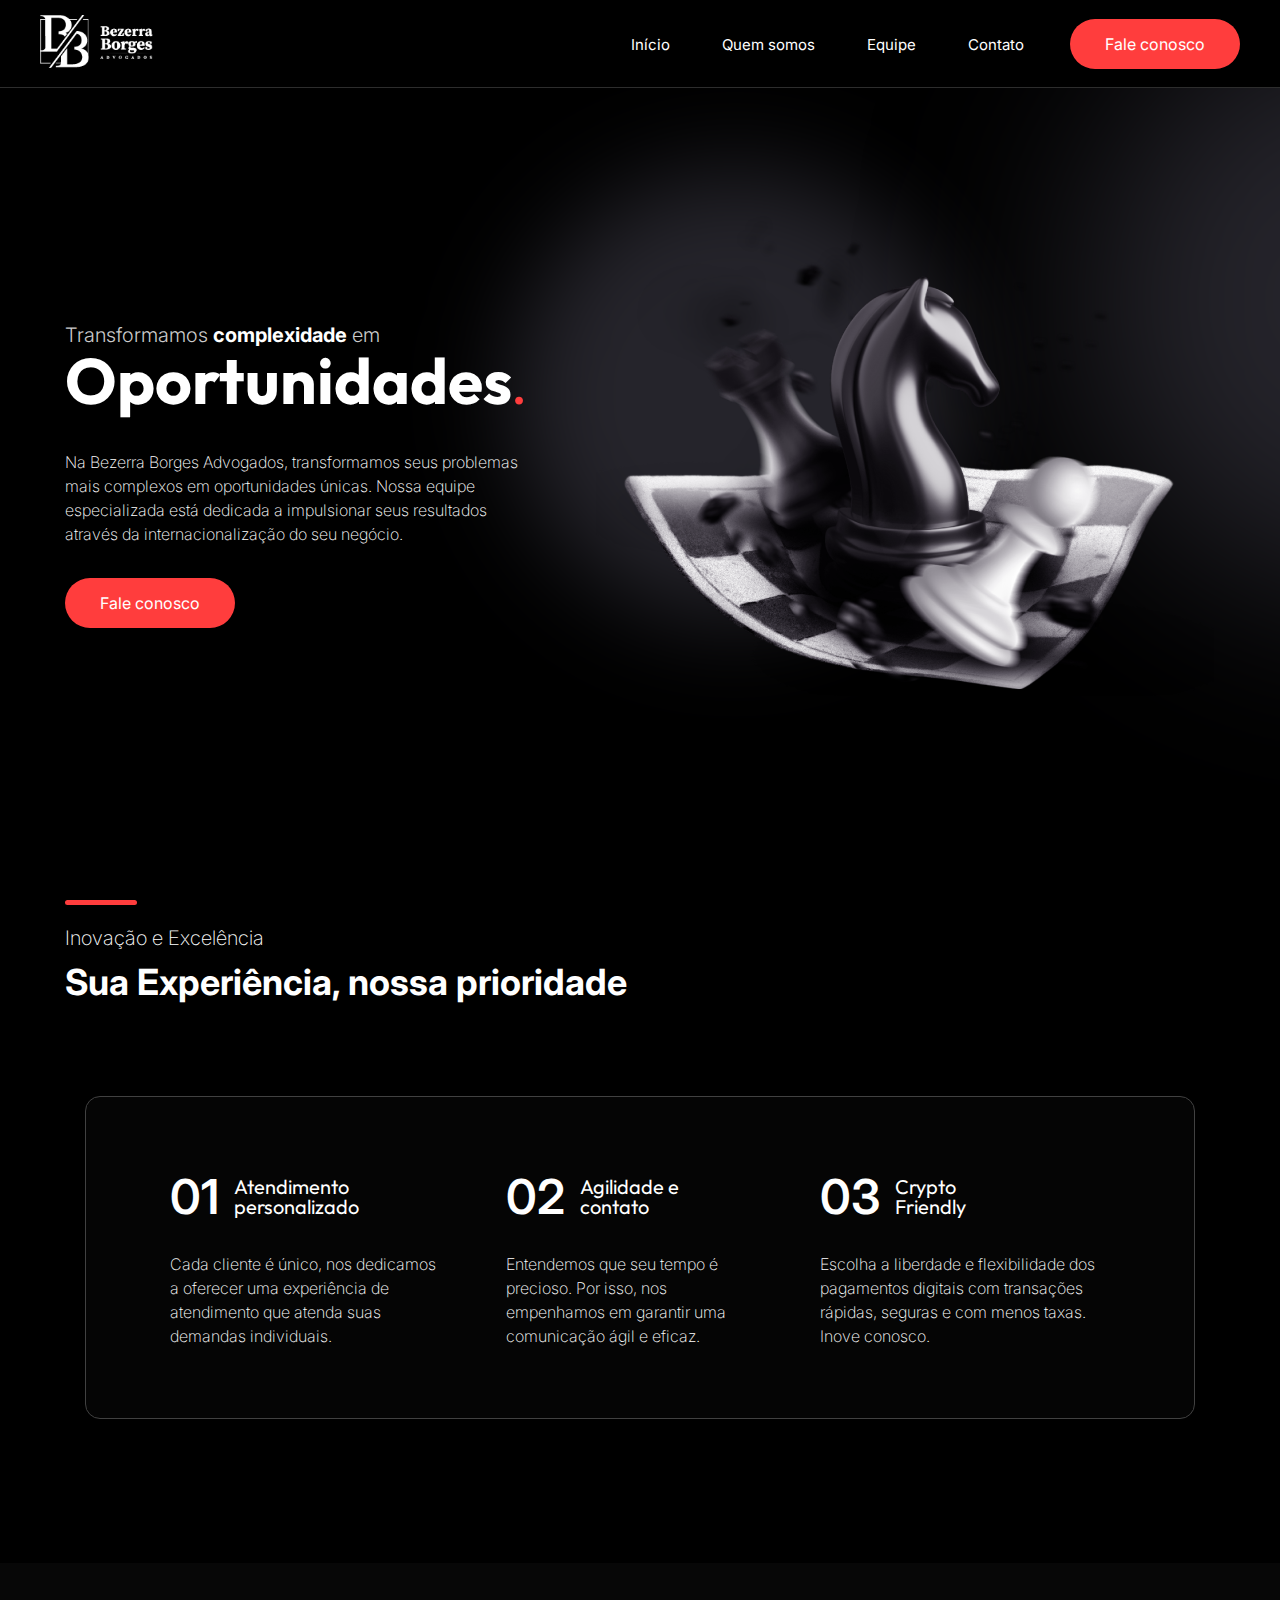
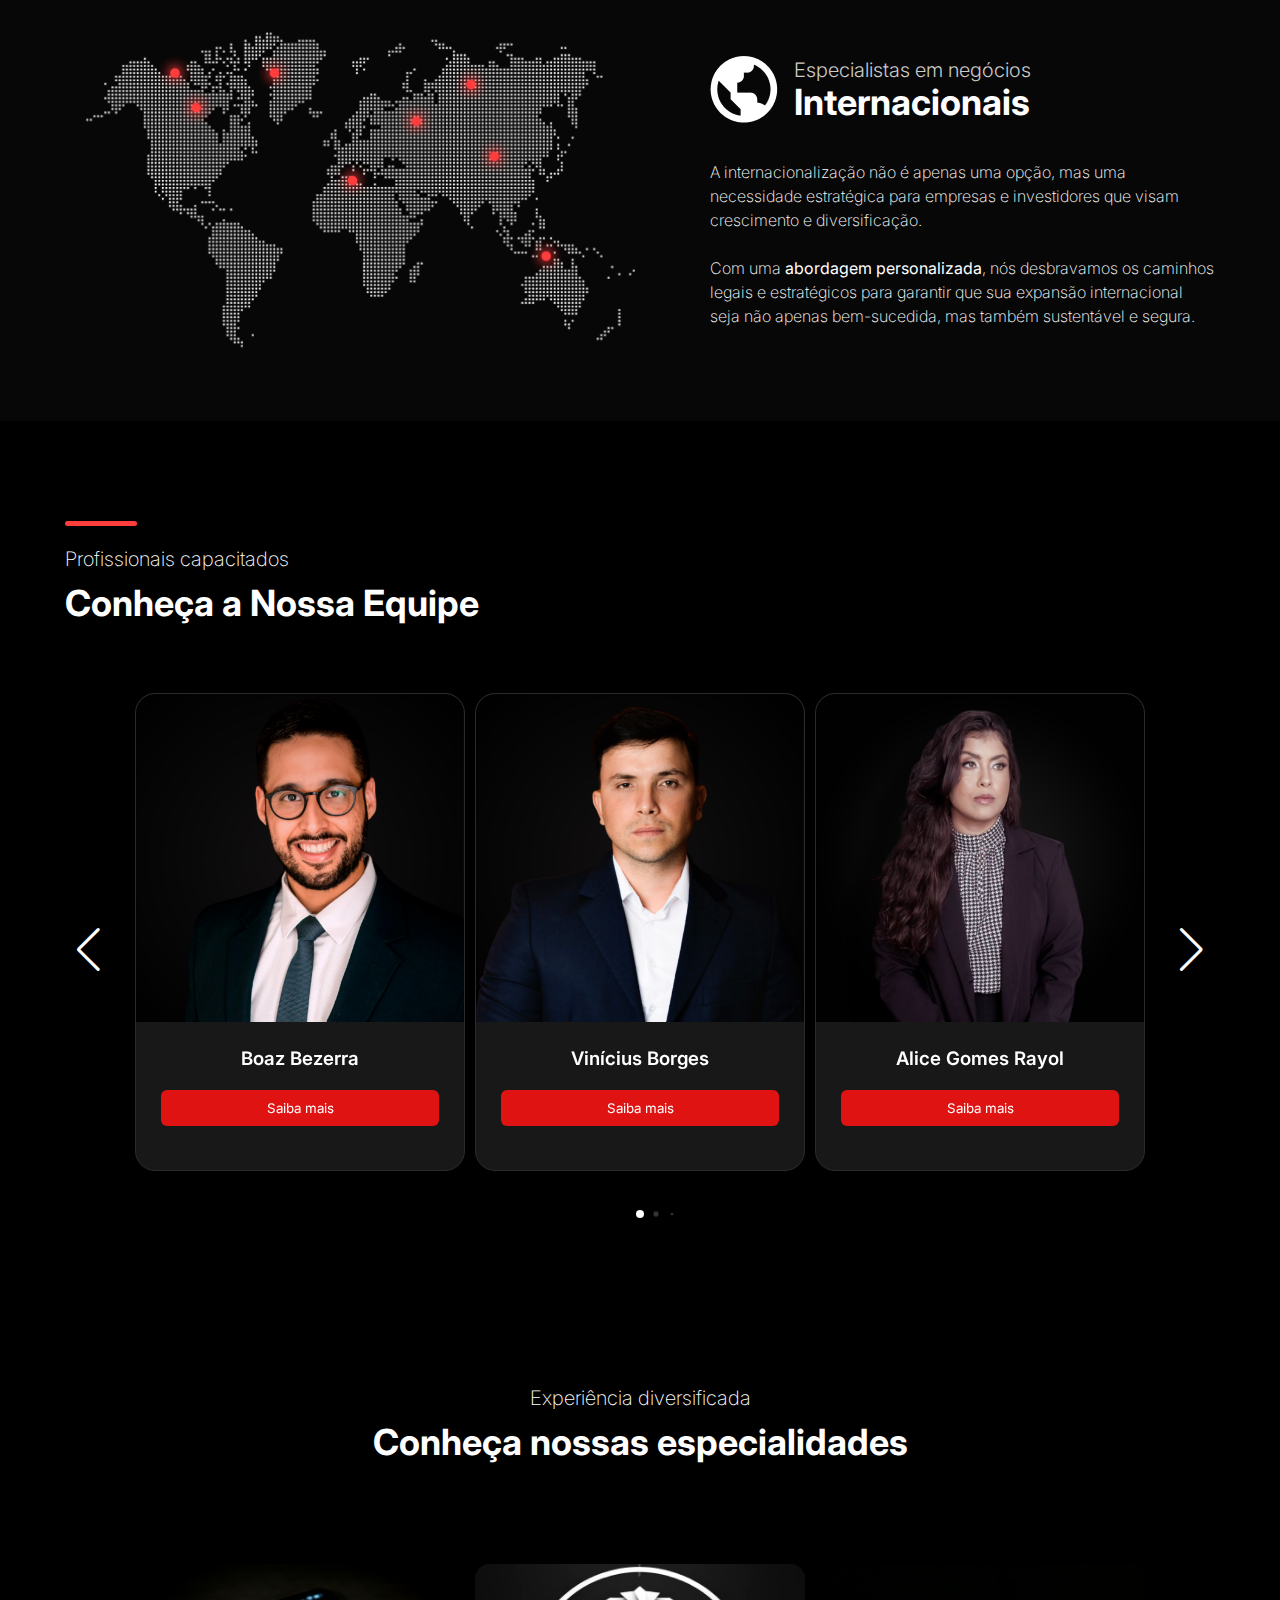
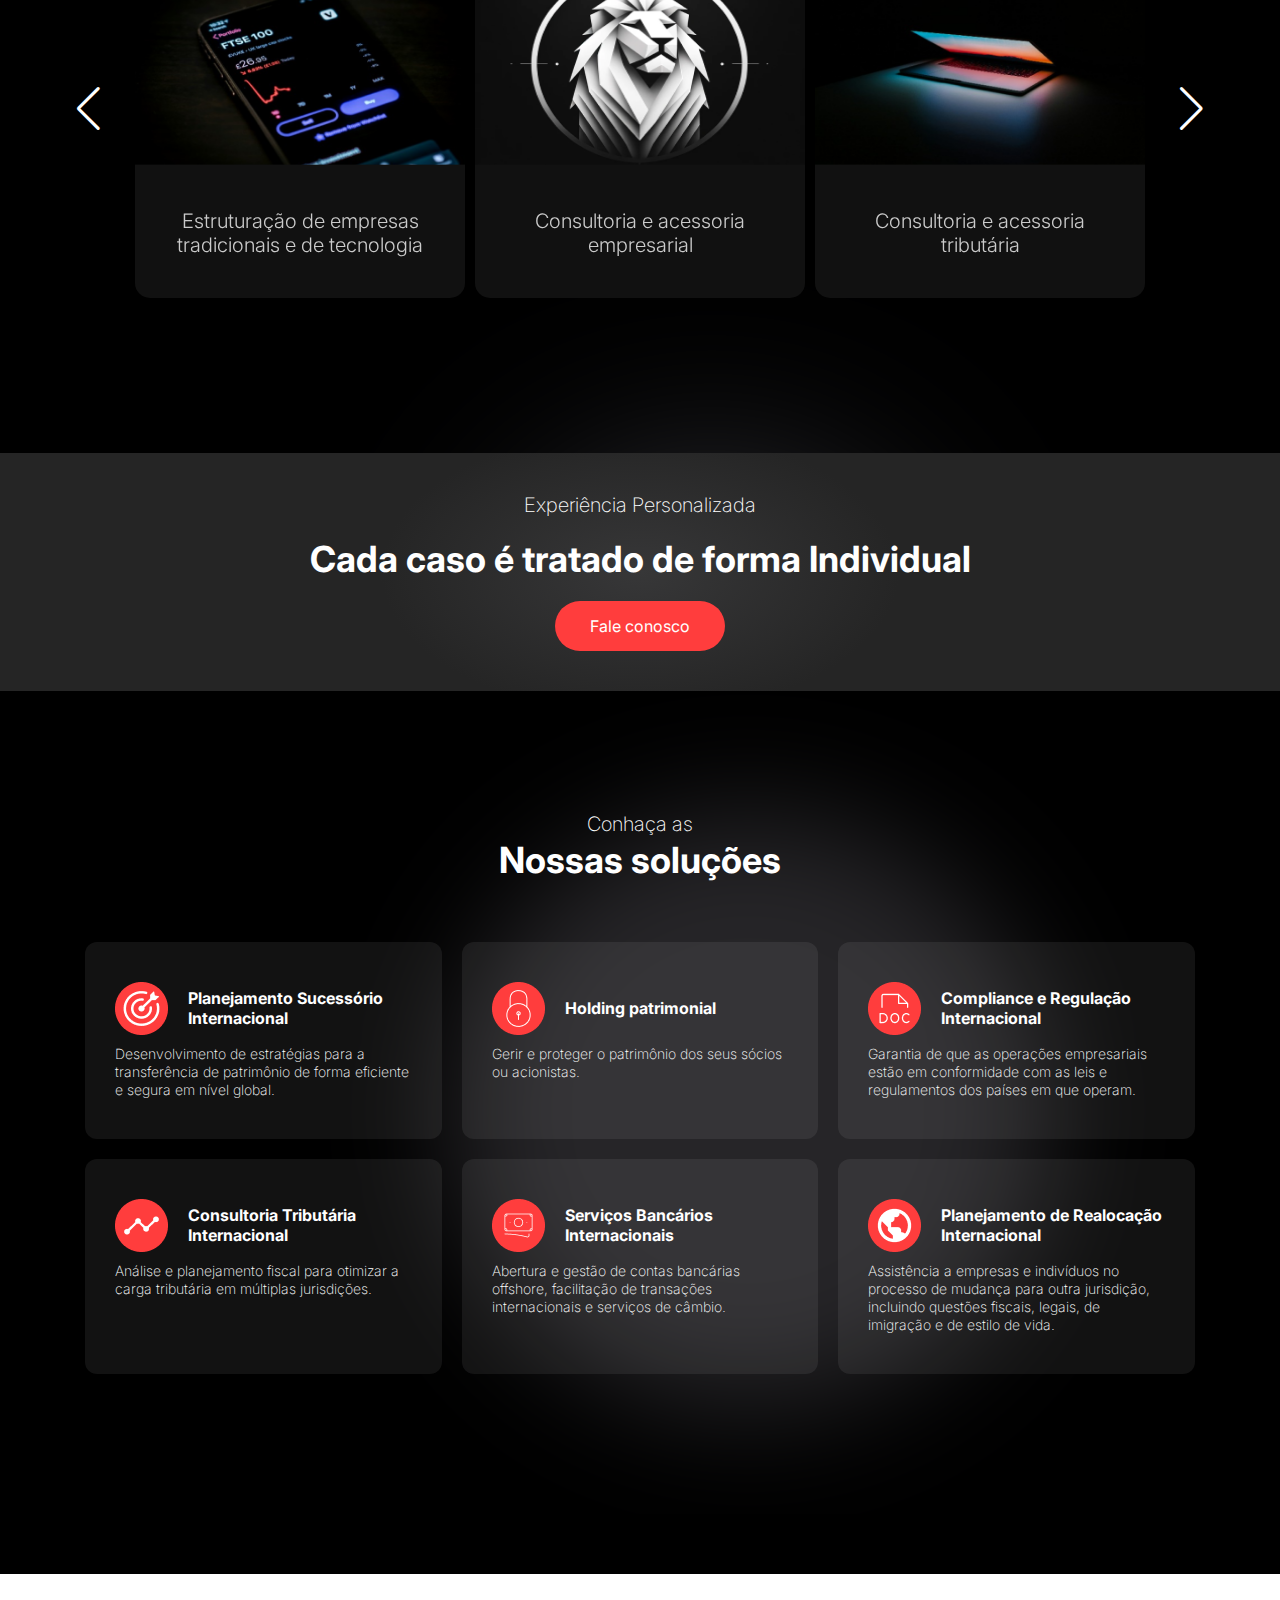
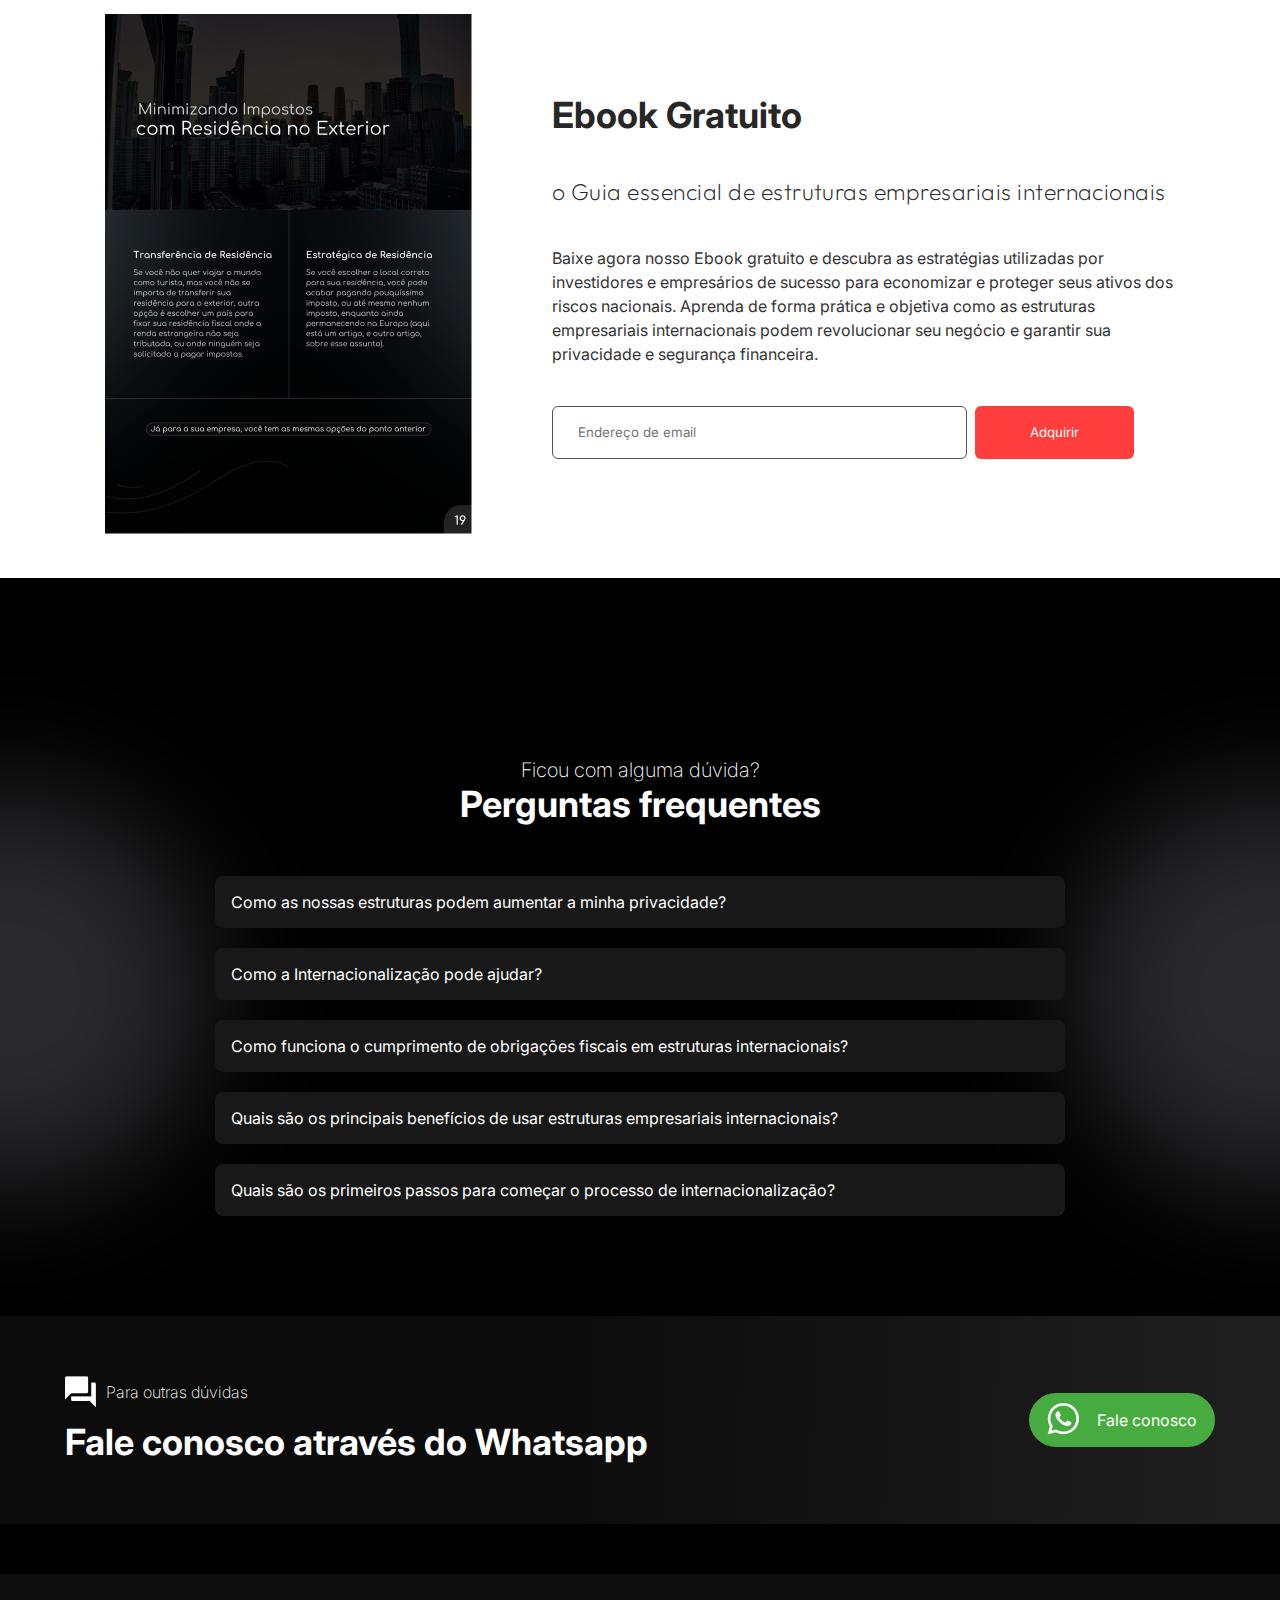
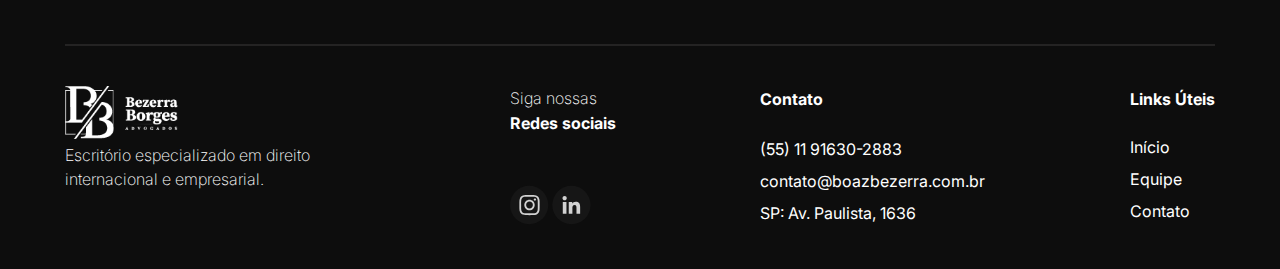
==== Index.html @ efa246ed "keyboard swiper" ====
<!DOCTYPE html>
<html lang="pt-br">
<head>
    <meta charset="UTF-8">
    <meta name="viewport" content="width=device-width, initial-scale=1.0">
    <script src="src/javascript/script.js?v=16.0" defer></script>
    <link rel="stylesheet" href="https://cdnjs.cloudflare.com/ajax/libs/font-awesome/6.5.2/css/all.min.css" integrity="sha512-SnH5WK+bZxgPHs44uWIX+LLJAJ9/2PkPKZ5QiAj6Ta86w+fsb2TkcmfRyVX3pBnMFcV7oQPJkl9QevSCWr3W6A==" crossorigin="anonymous" referrerpolicy="no-referrer" />
    <link rel="stylesheet" href="src/styles/style.css?v=16.0">
    <link rel="stylesheet" href="src/styles/header.css?v=16.0">
    <link rel="stylesheet" href="src/styles/media.css?v=16.0">
    <link rel="stylesheet" href="src/styles/keyframes.css">
    <link rel="stylesheet" href="src/styles/background.css">
    <link rel="stylesheet" href="src/styles/modals.css?=v16.0">
    <link rel="preconnect" href="https://fonts.googleapis.com">
    <link rel="preconnect" href="https://fonts.gstatic.com" crossorigin>
    <link rel="html" href="nl-success.html">
    <link href="https://fonts.googleapis.com/css2?family=Inter:wght@100..900&display=swap" rel="stylesheet">
    <link href="https://fonts.googleapis.com/css2?family=Outfit:wght@100..900&display=swap" rel="stylesheet">
    <link rel="stylesheet" href="https://cdn.jsdelivr.net/npm/swiper@11/swiper-bundle.min.css"/>
    <title>Bezerra Borges Advogados</title>
</head>
<body>


    <!-- Início - Navbar ... Aqui temos o cabeçalho da página para desktop-->
    <header>
        <nav id="navbar">
          <a href="#"> <img src="imgs/logo.svg" id="nav-logo"></a>
            <ul class="nav_list">
                <li class="nav-item" >
                    <i class="fa-solid fa-house"></i>
                    <a href="#sec-home">Início</a>
                </li>
                <li class="nav-item">
                    <i class="fa-solid fa-building"></i>
                    <a href="#map">Quem somos</a>
                </li>
                <li class="nav-item">
                    <i class="fa-solid fa-people-group"></i>
                    <a href="#team">Equipe</a>
                </li>
                <li class="nav-item">
                    <i class="fa-solid fa-message"></i>
                    <a href="#contact">Contato</a>
                </li>
                <a href="https://wa.me/11916302883" target="_blank" class="btn-default">Fale conosco</a>
            </ul>

            <button class="btn-mobile">
                <i class="fa-solid fa-bars" style="color: white;"></i>
            </button>
    <!--FIM-->
 
        </nav>
    </header>

    <main>

        <!-- Seção home-->
        <section class="home" id="sec-home">
            <div class="interface">
                <div class="flex">
                    <div class="home-text">
                        <div class="home-title">
                            <h4 class="text-h4">Transformamos <b style="font-weight: 700;"> complexidade</b> em</h4>
                            <h1 class="text-h1">Oportunidades<span>.</span></h1>
                        </div>

                        <p class="text-p">Na Bezerra Borges Advogados, transformamos seus problemas mais complexos em oportunidades únicas. Nossa equipe especializada está dedicada a impulsionar seus resultados através da internacionalização do seu negócio.</p>
                        <a href="https://wa.me/11916302883" class="btn-default-2" target="_blank">Fale conosco</a>
                    </div>

                    <div class="home-img">
                        <img class="home-background" src="imgs/chess.png" alt="peças de xadrez">
                        <div class="horse-shadow"></div>
                        <div class="circle"></div>
                    </div>


                </div> <!--flex-->
                
            </div> <!--interface-->
        </section>

            <!-- Seção atributos-->
        <section class="ux">

            <div class="interface">
       
                <div class="flex">
                    <div class="ux-text">
                        <div class="retangulo"></div>
                        <p class="subtitle">Inovação e Excelência</p>
                        <h3 class="text-h3">Sua Experiência, nossa prioridade</h3>
                    </div>
                 </div>
            </div>
        </section>

        <section class="priority">
            <img class="btc-left" src="imgs/btc-left.png">
            <img class="btc-right" src="imgs/btc-right.png">
            <div class="interface">
                <div class="flex">

                    <div class="card">
                        <div class="card-text">
                            <h1 class="cards-h1">01</h1>
                            <h3 class="cards-h3">Atendimento personalizado</h3>
                        </div>
                        <p class="text-p">Cada cliente é único, nos dedicamos a oferecer uma experiência de atendimento que atenda suas demandas individuais.</p>
                    </div>

                    <div class="card">
                        <div class="card-text">
                            <h1 class="cards-h1">02</h1>
                            <h3 class="cards-h3">Agilidade e <br> contato</h3>
                        </div>
                        <p class="text-p">Entendemos que seu tempo é precioso. Por isso, nos empenhamos em garantir uma comunicação ágil e eficaz.</p>
                    </div>

                    <div class="card">
                        <div class="card-text">
                            <h1 class="cards-h1">03</h1>
                            <h3 class="cards-h3">Crypto <br>Friendly</h3>
                        </div>
                        <p class="text-p">Escolha a liberdade e flexibilidade dos pagamentos digitais com transações rápidas, seguras e com menos taxas. Inove conosco.</p>
                    </div>

                </div>
            </div>
        </section>

        <section class="map" id="map">
            <div class="interface"> 
                <div class="flex">

                    <!--Imagem do mapa-->
                    <div class="map-img">
                        <img src="imgs/Mapa.png" width="100%">
                    </div>
                    <!-- FIM Imagem do mapa-->


                     <!--texto ao lado-->
                    <div class="map-column">
                        <div class="map-text">
                            <div class="map-icon">
                                <img class="map-icon-img" src="imgs/map-icon.png">
                            </div>

                            <div class="map-title">
                                <h4 class="text-h4">Especialistas em negócios</h4>
                                <h3 class="text-h3">Internacionais</h3>
                            </div>
                        </div>

                        <div class="map-p">
                            <p class="text-p">A internacionalização não é apenas uma opção, mas uma necessidade estratégica para empresas e investidores que visam crescimento e diversificação.<br><br>Com uma <b>abordagem personalizada</b>, nós desbravamos os caminhos legais e estratégicos para garantir que sua expansão internacional seja não apenas bem-sucedida, mas também sustentável e segura.</p>
                        </div>
                    </div>
                     <!--Fim do texto ao lado-->
                </div>
            </div>
        </section>

        <section class="ux" id="team">
            <div class="interface">
                <div class="flex">
                    <div class="ux-text">
                        <div class="retangulo"></div>
                        <p class="subtitle">Profissionais capacitados</p>
                        <h3 class="text-h3">Conheça a Nossa Equipe</h3>
                    </div>
                 </div>
            </div>
        </section>

        <section class="team">
            <div class="interface">
                <div class="flex swiper">
                    <div class="card-wrapper1">

                        <div class="swiper-wrapper">

                            <div class="swiper-slide">
                                <div class="team-card">
                                    <img class="team-card-img1" src="imgs/Boaz.png">
                                    <div class="team-card-text">
                                        <h4>Boaz Bezerra</h4>
                                        <button id="btn-modal-1">Saiba mais</button>
                                        <!--
                                        <p> Especialista em Direito e Tecnologia pela POLI-USP/São Paulo, com mais de 10 anos de experiência como advogado, focado na otimização fiscal e na internacionalização de empresas. Além disso, possui ampla atuação no setor de criptoativos, tecnologia e blockchain, oferecendo suporte estratégico para negócios que buscam expandir suas operações, maximizar a eficiência tributária e adotar soluções inovadoras nesses mercados emergentes.</p>
                                        -->
                                      
                                    </div>
                                </div>
                            </div>

                            <div class="swiper-slide">
                                <div class="team-card">
                                    <img class="team-card-img1" src="imgs/Vinicius.png">
                                    <div class="team-card-text">
                                        <h4>Vinícius Borges</h4>
                                        <button id="btn-modal-2">Saiba mais</button>
                                        
                                        <!--
                                        <p>Empresário, Venture Builder e Advogado especializado em Negócios, com uma vasta experiência em Sistemas Financeiros e no Setor Bancário. Dedica-se a desenvolver soluções estratégicas e inovadoras, focadas na otimização das operações empresariais. Seu trabalho visa não apenas fortalecer o ecossistema financeiro, mas também garantir que as empresas estejam preparadas para enfrentar os desafios e aproveitar as oportunidades do mercado atual. </p>  
                                        -->
                                    </div>
                                </div>
                            </div>

                            <div class="swiper-slide">
                                <div class="team-card">
                                    <img class="team-card-img1" src="imgs/Alice1.png">
                                    <div class="team-card-text">
                                        <h4>Alice Gomes Rayol</h4>
                                        <button id="btn-modal-3">Saiba mais</button>

                                        <!--
                                        <p>Advogada com experiência em Direito Civil desde 2019. Possui experiência em Direito Previdenciário, de Família, Tributário e Societário. Formação: Bacharel em Direito (UFRRJ), pós-graduada em Direito do Trabalho e Previdenciário (PUC Minas) e Direito Civil e Processual Civil (LEGALE). Especializações na FGV e LF Empreendimentos.</p>
                                         -->
                                    </div>
                                </div>
                            </div>
                            
                            <div class="swiper-slide">
                                <div class="team-card">
                                    <img class="team-card-img1" src="imgs/Bianca1.png">
                                    <div class="team-card-text">
                                        <h4>Bianca Marques Leite</h4>
                                        <button id="btn-modal-4">Saiba mais</button>
                                         <!--
                                        <p>Advogada especializada em Direito Tributário, com experiência desde 2017. Atuou na Procuradoria da Fazenda Nacional, focando na defesa da União em execuções fiscais e na recuperação de ativos. Conciliadora no CEJUSC da Justiça Federal, aplicou técnicas de mediação e gestão de conflitos. Formação: Bacharel em Direito (AEVSF), pós-graduada em Direito Público (FAR) e em Direito Público e Empresarial (LEGALE).</p>
                                         -->
                                    </div>
                                </div>
                            </div>
                        </div>


                        <dialog id="dialog-1">
                            <div class="team-modal">
                                <div class="img">
                                    <img src="imgs/Boaz.png" alt="">
                                </div>
                                <div class="desc-team">
                                    <i class="fa-solid fa-xmark" id="close-modal"></i>
                                    <h3 class="text-h3">Boaz Bezerra</h3>
                                    <p class="text-p">Especialista em Direito e Tecnologia pela POLI-USP/São Paulo, com mais de 10 anos de experiência como advogado, focado na otimização fiscal e na internacionalização de empresas.</p>
                                    <button>Falar com advogado</button>
                                    <div class="social-media">
                                        <a href="https://www.instagram.com/boaz.adv" target="_blank"><i class="fa-brands fa-instagram" id="social-icon"></i></a>
                                        <a href="https://www.linkedin.com/in/weboaz/" target="_blank"><i class="fa-brands fa-linkedin" id="social-icon"></i></a>
                                    </div>
                                </div>
                            </div>
                        </dialog>

                        
                        <dialog id="dialog-2">
                            <div class="team-modal">
                                <div class="img">
                                    <img src="imgs/Vinicius.png" alt="">
                                </div>
                                <div class="desc-team">
                                    <i class="fa-solid fa-xmark" id="close-modal2"></i>
                                    <h3 class="text-h3">Vinicius Borges</h3>
                                    <p class="text-p">Empresário, Venture Builder e Advogado especializado em Negócios, com uma vasta experiência em Sistemas Financeiros e no Setor Bancário. Dedica-se a desenvolver soluções estratégicas e inovadoras, focadas na otimização das operações empresariais.</p>
                                    <button>Falar com advogado</button>
                                    <div class="social-media">
                                        <a href="https://www.instagram.com/viniciusamborges/" target="_blank"><i class="fa-brands fa-instagram" id="social-icon"></i></a>
                                        <a href="https://www.linkedin.com/in/vin%C3%ADcius-borges-273467137/" target="_blank"><i class="fa-brands fa-linkedin" id="social-icon"></i></a>
                                    </div>
                                </div>
                            </div>
                        </dialog>

                              
                        <dialog id="dialog-3">
                            <div class="team-modal">
                                <div class="img">
                                    <img src="imgs/Alice1.png" alt="">
                                </div>
                                <div class="desc-team">
                                    <i class="fa-solid fa-xmark" id="close-modal3"></i>
                                    <h3 class="text-h3">Alice Gomes Rayol</h3>
                                    <p class="text-p">Advogada com experiência em Direito Civil desde 2019. Possui experiência em Direito Previdenciário, de Família, Tributário e Societário. Formação: Bacharel em Direito (UFRRJ), pós-graduada em Direito do Trabalho e Previdenciário (PUC Minas) e Direito Civil e Processual Civil (LEGALE). Especializações na FGV e LF Empreendimentos.</p>
                                    <button>Falar com advogado</button>
                                </div>
                            </div>
                        </dialog>

                        <dialog id="dialog-4">
                            <div class="team-modal">
                                <div class="img">
                                    <img src="imgs/Bianca1.png" alt="">
                                </div>
                                <div class="desc-team">
                                    <i class="fa-solid fa-xmark" id="close-modal4"></i>
                                    <h3 class="text-h3">Bianca Marques Leite</h3>
                                    <p class="text-p">Advogada especializada em Direito Tributário, com experiência desde 2017. Atuou na Procuradoria da Fazenda Nacional, focando na defesa da União em execuções fiscais e na recuperação de ativos. Conciliadora no CEJUSC da Justiça Federal, aplicou técnicas de mediação e gestão de conflitos. Formação: Bacharel em Direito (AEVSF), pós-graduada em Direito Público (FAR) e em Direito Público e Empresarial (LEGALE).</p>
                                    <button>Falar com advogado</button>
                                </div>
                            </div>
                        </dialog>

                    </div>
                    <div class="swiper-side-button swiper-pagination" id="pagination1"></div>
                    <div class="swiper-side-button swiper-button-prev" id="prev1"></div>
                    <div class="swiper-side-button swiper-button-next" id="next1"></div>
                </div>
                
           
            </div>

        </section>

      
        <!--
        <section class="rec">

            <div class="boat-shadow"></div>
            <div class="rec-bg"></div>
    
            <div class="interface">
                <div class="flex">

        

                    <div class="rec-text">
                        <div class="rec-title">
                            <div class="retangulo"></div>
                            <h3 class="text-h3">Reconhecimento</h1>
                            <p class="text-p">Nossa especialização não é uma afirmação, é uma comprovação através de sucessos tangíveis.</p>
                        </div>

                        <div class="rec-number">
                            <div class="rec-number-1">
                                <h5 class="text-h5">200+</h5>
                                <p class="text-p">Empresários confiam no nosso trabalho</p>
                            </div>

                            <div class="rec-number-2">
                                <h5 class="text-h5">R$000.000+</h5>
                                <p class="text-p">Nossos parceiros economizaram nos últimos anos</p>
                            </div>
                        </div>

                        <p>Com uma história de vitórias significativas e uma rede global de contatos, possuímos o conhecimento e a experiência para navegar pelos desafios legais da internacionalização. </p>
                    </div>

         

                    <div class="rec-img">
                        <img src="imgs/Boat.png" alt="Imagem de um barco">
                    </div>

    
                </div>
            </div>
        </section>
       
    -->

        <section class="exp">
            <div class="exp-bg"></div>

            <div class="interface">
                <div class="flex">
                    <div class="exp-title">
                        <p class="subtitle">Experiência diversificada</h3>
                        <h3 class="text-h3">Conheça nossas especialidades</h3>
                    </div>
                </div>
            </div>


            <div class="interface">
                <div class="flex swiper" id="swiper2">
                    <div class="swiper-side-button swiper-button-prev" id="prev2"></div>
                    <div class="swiper-side-button swiper-button-next" id="next2"></div>
        

                    <div class="exp-cards">
                        <div class="card-wrapper2" id="carrossel2">
                            <div class="swiper-wrapper">
                      
                                    <div class="swiper-slide">
                                    <div class="exp-card">
                                        <img src="imgs/card-exp1.png" width="100%" height="60%">
                                        <div class="exp-card-txt">
                                            <h4 class="text-h4">Estruturação de empresas tradicionais e de tecnologia</h4>
                                        </div>
                                    </div>
                                    </div>


                                    <div class="swiper-slide">
                                    <div class="exp-card" >
                                        <img src="imgs/card-exp2.png" width="100%" height="60%">
                                        <div class="exp-card-txt">
                                            <h4 class="text-h4">Consultoria e acessoria empresarial</h4>
                                        </div>
                                    </div>
                                    </div>

                                    <div class="swiper-slide">
                                    <div class="exp-card">
                                        <img src="imgs/card-exp3.png" width="100%" height="60%">
                                        <div class="exp-card-txt">
                                            <h4 class="text-h4">Consultoria e acessoria tributária</h4>
                                        </div>
                                    </div>
                                    </div>

                                    <div class="swiper-slide">
                                    <div class="exp-card">
                                        <img src="imgs/compliance.jpg" width="100%" height="60%"> 
                                        <div class="exp-card-txt">
                                            <h4 class="text-h4">Compliance</h4>
                                        </div>
                                    </div>
                                    </div>

                                    <div class="swiper-slide">
                                    <div class="exp-card">
                                        <img src="imgs/contrato.jpg" width="100%" height="60%">
                                        <div class="exp-card-txt">
                                            <h4 class="text-h4">Contratos</h4>
                                        </div>
                                    </div>
                                    </div>

                                    <div class="swiper-slide">
                                    <div class="exp-card">
                                        <img src="imgs/penal-economico.jpg" width="100%" height="60%">
                                        <div class="exp-card-txt">
                                            <h4 class="text-h4">Penal econômico</h4>
                                        </div>
                                    </div>
                                    </div>

                                    <div class="swiper-slide">
                                    <div class="exp-card">
                                        <img src="imgs/mercado-capitais.jpg" width="100%" height="60%">
                                        <div class="exp-card-txt">
                                            <h4 class="text-h4">Mercado de capitais</h4>
                                        </div>
                                    </div>
                                    </div>

                                    <div class="swiper-slide">
                                    <div class="exp-card">
                                        <img src="imgs/offshore.png" width="100%" height="60%">
                                        <div class="exp-card-txt">
                                            <h4 class="text-h4">Estruturas internacionais (offshore/trusts)</h4>
                                        </div>
                                    </div>
                                    </div>

                                    <div class="swiper-slide">
                                    <div class="exp-card">
                                        <img src="imgs/planejamento.jpg" width="100%"  height="60%">
                                        <div class="exp-card-txt">
                                            <h4 class="text-h4">Planejamento patrimonial e sucessório</h4>
                                        </div>
                                    </div>
                                    </div>

                                    <div class="swiper-slide">
                                    <div class="exp-card">
                                        <img src="imgs/parecer.webp" width="100%" height="60%">
                                        <div class="exp-card-txt">
                                            <h4 class="text-h4">Parecer</h4>
                                        </div>
                                    </div>
                                    </div>
                            </div>
                        </div>
                    </div>
                </div>
         
            </div>
        </section>

        <section class="cta">
            <div class="interface">
                <div class="flex">
                    <p class="subtitle">Experiência Personalizada</p>
                    <h3 class="text-h3">Cada caso é tratado de forma Individual</h3>
                    <a href="https://wa.me/11916302883" target="_blank" class="btn-default-cta">Fale conosco</a>                
                </div>
            </div>
        </section>

        <section class="solution">
            <div class="solution-bg"></div>
            <div class="interface">
                <div class="flex">
                    <p class="subtitle">Conhaça as</p>
                    <h3 class="text-h3">Nossas soluções</h3>
                </div>

                <div class="solution-cards">
                    <div class="solution-card">
                        <div class="solution-card-title">
                            <img src="imgs/icone1.png" alt="">
                            <h5>Planejamento Sucessório Internacional</h5>
                        </div>
                        <p class="text-p">Desenvolvimento de estratégias para a transferência de patrimônio de forma eficiente e segura em nível global. </p>
                    </div>

                    <div class="solution-card">
                        <div class="solution-card-title">
                            <img src="imgs/icone2.png" alt="">
                            <h5>Holding patrimonial</h5>
                        </div>
                        <p class="text-p">Gerir e proteger o patrimônio dos seus sócios ou acionistas.</p>
                    </div>

                    <div class="solution-card">
                        <div class="solution-card-title">
                            <img src="imgs/icone3.png" alt="">
                            <h5>Compliance e Regulação Internacional</h5>
                        </div>
                        <p class="text-p">Garantia de que as operações empresariais estão em conformidade com as leis e regulamentos dos países em que operam.</p>
                    </div>
                    <div class="solution-card">
                        <div class="solution-card-title">
                            <img src="imgs/icone4.png" alt="">
                            <h5>Consultoria Tributária Internacional</h5>
                        </div>
                        <p class="text-p">Análise e planejamento fiscal para otimizar a carga tributária em múltiplas jurisdições.</p>
                    </div>

                    <div class="solution-card">
                        <div class="solution-card-title">
                            <img src="imgs/icone5.png" alt="">
                            <h5>Serviços Bancários Internacionais</h5>
                        </div>
                        <p class="text-p">Abertura e gestão de contas bancárias offshore, facilitação de transações internacionais e serviços de câmbio.</p>
                    </div>

                    <div class="solution-card">
                        <div class="solution-card-title">
                            <img src="imgs/icone6.png" alt="">
                            <h5>Planejamento de Realocação Internacional</h5>
                        </div>
                        <p class="text-p">Assistência a empresas e indivíduos no processo de mudança para outra jurisdição, incluindo questões fiscais, legais, de imigração e de estilo de vida. </p>
                    </div>
                </div>
            </div>
        </section>

        <section class="form">
            <div class="interface">
                <div class="flex">
                    <div class="ebook-form-responsive">
                    <h3 class="text-h3-form">Ebook Gratuito</h3>
                    <h4 class="text-h4-form">o Guia essencial de estruturas empresariais internacionais</h4>
                    </div>

                    <div class="ebook-img">
                    <img src="imgs/ebook-page.png" alt="ebook">
                    </div>

                    <div class="ebook-form">
                        <h3 class="text-h3-form">Ebook Gratuito</h3>
                        <h4 class="text-h4-form">o Guia essencial de estruturas empresariais internacionais</h4>
                        <p class="text-p-form">Baixe agora nosso Ebook gratuito e descubra as estratégias utilizadas por investidores e empresários de sucesso para economizar e proteger seus ativos dos riscos nacionais. Aprenda de forma prática e objetiva como as estruturas empresariais internacionais podem revolucionar seu negócio e garantir sua privacidade e segurança financeira.</p>

              
                        <form action="databaseconnect.php" method="POST" class="form-ebook" target="_blank">
                            <div class="form-email">
                                <p><label for="form-text"></label>
                                <input type="email" id="form-text" name="Email" placeholder="Endereço de email" required/></p>
                                <input type="submit" id="form-submit" value="Adquirir">
                            </div>
                        </form>                              
                    </div>
                </div>
            </div>
        </section>
        
        <section class="faq">
            <div class="faq-shadow1"></div>
            <div class="faq-shadow2"></div>
            <div class="interface">
                <div class="flex">

                    <div class="faq-title">
                        <p class="subtitle">Ficou com alguma dúvida?</h3>
                        <h3 class="text-h3">Perguntas frequentes</h3>
                    </div>

                    <div class="accordion">
                        <button class="accordion-header">
                            <span>Como as nossas estruturas podem aumentar a minha privacidade?   </span>
                            <i class="fa-solid fa-chevron-down arrow"></i>
                        </button>
                        <div class="accordion-body">
                            <p class="text-p">A internacionalização permite que influenciadores e empresários estabeleçam suas operações em jurisdições com leis de privacidade mais robustas. Isso garante que informações pessoais e empresariais estejam melhor protegidas contra vazamentos e acesso não autorizado, ajudando a manter a confidencialidade.</p>
                            
                        </div>
                    </div>

                    <div class="accordion">
                        <button class="accordion-header">
                            <span>Como a Internacionalização pode ajudar?</span>
                            <i class="fa-solid fa-chevron-down arrow"></i>
                        </button>
                        <div class="accordion-body">
                            <p class="text-p">Empresários no Brasil enfrentam riscos como alta carga tributária, complexidade regulatória e instabilidade econômica. A internacionalização pode ajudar a mitigar esses riscos ao estabelecer operações em jurisdições mais estáveis e com regimes fiscais mais favoráveis, proporcionando maior segurança e eficiência.</p>
                            
                        </div>
                    </div>

                    <div class="accordion">
                        <button class="accordion-header">
                            <span>Como funciona o cumprimento de obrigações fiscais em estruturas internacionais? </span>
                            <i class="fa-solid fa-chevron-down arrow"></i>
                        </button>
                        <div class="accordion-body">
                            <p class="text-p">Lorem ipsum dolor, sit amet consectetur adipisicing elit. Harum est, maiores dolores amet velit non temporibus, magnam sequi inventore fugiat ad natus soluta cum a dolorum corrupti mollitia, illum facilis.</p>
                            
                        </div>
                    </div>

                    <div class="accordion">
                        <button class="accordion-header">
                            <span>Quais são os principais benefícios de usar estruturas empresariais internacionais?</span>
                            <i class="fa-solid fa-chevron-down arrow"></i>
                        </button>
                        <div class="accordion-body">
                            <p class="text-p">Estruturas empresariais internacionais podem oferecer benefícios como redução significativa de custos tributários, proteção de ativos contra riscos econômicos e políticos, e acesso a novos mercados e oportunidades. Essas estruturas ajudam a otimizar o retorno sobre investimentos e a gerenciar riscos de forma mais eficiente.</p>
                            
                        </div>
                    </div>

                    <div class="accordion">
                        <button class="accordion-header">
                            <span>Quais são os primeiros passos para começar o processo de internacionalização?</span>
                            <i class="fa-solid fa-chevron-down arrow"></i>
                        </button>
                        <div class="accordion-body">
                            <p class="text-p">O primeiro passo é consultar um especialista em direito e estruturação empresarial para identificar as melhores jurisdições e estruturas para suas necessidades. Após essa análise, é necessário registrar a empresa na jurisdição escolhida, ajustar a conformidade regulatória e configurar a contabilidade. Nossa equipe oferece suporte completo durante todo esse processo.</p>
                            
                        </div> 
                    </div>
                </div>
            </div>
        </section>


        <section class="cta-wpp" id="contact">
            <div class="interface">
                <div class="flex">

                    <div class="cta-text">
                        <div class="cta-p">
                            <img src="imgs/icon7.png" alt="">
                            <p class="text-p">Para outras dúvidas</p>
                        </div>
                        <h3 class="text-h3">Fale conosco através do Whatsapp</h3>
                    </div>

                    <div class="cta-wpp-button">
                        <a href="https://wa.me/11916302883" target="_blank"><img src="imgs/icon8.png">Fale conosco</a>
                    </div>

                </div>
            </div>
        </section>
        
    </main>
    
    <footer class="footer">
        <div class="interface">
            <div class="flex">
                <!--
                <div class="footer-form">
                
                    <h4 class="text-h4-footer">Inscreva-se em nossa newsletter</h4>
                    <p class="text-p">Receba novidades do mundo da advocacia e tenha acesso ao nosso Ebook gratuito!</p>
                    <form action="https://api.sheetmonkey.io/form/7Uf6n2hREMP48B71ks978a" method="post" class="form-ebook" target="_blank" style="color:white ;">
                        <div class="footer-form-email">
                            <p><label for="form-text"></label>
                            <input type="text" id="form-email-text" name="text" placeholder="Endereço de email" required/></p>
                            <input type="submit" id="form-email-submit" value="Inscreva-se">
                        </div>
                    </form> 
                </div>
-->
                <div class="footer-links">
                    <hr>
                    <div class="footer-containers">
                        <div class="footer-logo">
                            <img src="imgs/logo.svg" alt="Logo Bezerra Borges Advogados">
                            <p class="text-p">Escritório especializado em direito internacional e empresarial.</p>
                        </div>

                        <div class="footer-social">
                            <div class="footer-social-title">
                                <p class="text-p">Siga nossas</p>
                                <h6 class="text-h6">Redes sociais</h6>
                            </div>

                            <div class="social-media">
                                <a href="https://www.instagram.com/boaz.adv/" target="_blank"><img src="imgs/Insta.svg" alt=""></a>
                                <a href="https://www.linkedin.com/company/boazbezerra/" target="_blank"><img src="imgs/Linkedin.svg" alt=""></a>
                                <!--<a href="#"><img src="imgs/twitter.png" alt=""></a>-->
                            </div>
                        </div>

                        <div class="footer-contacts">
                            <h6 class="text-h6">Contato</h6>
                            <ul>
                                <li>(55) 11 91630-2883</li>
                                <li>contato@boazbezerra.com.br</li>
                                <li>SP: Av. Paulista, 1636</li>
                            </ul>
                        </div>  

                        
                        <div class="footer-others">
                            <h6 class="text-h6">Links Úteis</h6>
                            <ul>
                                <a href="#"><li>Início</li></a>
                                <a href="#team"><li>Equipe</li></a>
                                <a href="#contact"><li>Contato</li></a>
                            </ul>
                        </div>
                    </div>
                </div>

            </div>
        </div>
    </footer>


    <script src="https://cdn.jsdelivr.net/npm/swiper@11/swiper-bundle.min.js"></script>
</body>
</html>
---- src/styles/style.css ----
* {
    font-family: "Inter", sans-serif;
    font-weight: 400;
    margin: 0;
    padding: 0;
    box-sizing: border-box;
    color: white;
    scroll-behavior: smooth;
    scroll-margin-top: 250px; 
    

}

::-webkit-scrollbar {
    width: 8px;
    background-color: rgb(54, 54, 54);
    

}

::-webkit-scrollbar-thumb {
    background-color: #FF3D3D;
    border-radius: 10px;

}

html.no-scroll {
    overflow: hidden;
}

body {
    background-color: black;
    overflow-x: hidden;
}



#navbar {
    z-index: 2000;
}


#navbar ul li a {
    padding: 6px;
}

nav#navbar ul li a {
    position: relative;
}

nav#navbar ul li a::after {
    content: '';
    position: absolute;
    left: 0; /* Começa do lado esquerdo do link */
    bottom: 0; /* Alinha na parte inferior do link */
    width: 0; /* Começa com largura zero */
    height: 3px; /* Altura da linha */
    border-radius: 20px;
    background-color: #b92222; /* Cor da linha */
    transition: width 0.2s ease-in; /* Animação suave */
}

nav#navbar ul li a:hover::after {
    width: 50%; /* Largura total do link */
}


#navbar.transparent {
    background-color: rgba(0, 0, 0, 0.281); /* Cor transparente ao rolar para baixo */
    backdrop-filter: blur(15px); /* Desfoque do fundo */
    border-bottom: none;
}


#navbar .nav_list .nav-item i {
    display: none
}

@media screen and (max-width: 900px) {

    #navbar .nav_list .nav-item i {
        display: flex;
    }
}



.btn-default {
    border: none;
    display: flex;
    align-items:center;
    justify-content: center;
    background-color: #FF3D3D ;
    border-radius: 32px;
    padding: 15px 35px 15px 35px;
    color: white;
    text-decoration: none;
    transition: background-color .3s ease;
}


button {
    color: #ffffff;
    display: flex;
    padding: 10px;
    border-radius: 6px;
    background-color: rgb(224, 19, 19);
    border: 0px;
    cursor: pointer;
    justify-content: center;
    align-items: center;
}


button:hover {
    background-color: rgb(255, 0, 0);
}


.btn-default-2{
    border: none;
    display: flex;
    align-items:center;
    justify-content: center;
    background-color: #FF3D3D ;
    border-radius: 100px;
    padding: 15px 35px;
    color: white;
    text-decoration: none;
    transition: background-color .3s ease;
    margin-top: 32px;
}

.btn-default-cta{
    border: none;
    display: flex;
    align-items:center;
    justify-content: center;
    background-color: #FF3D3D ;
    border-radius: 100px;
    padding: 15px 35px 15px 35px;
    color: white;
    text-decoration: none;
    transition: background-color .3s ease;
}

.btn-default:hover {
    background-color: #CE1B1B;
    cursor: pointer;
    transform: scale(1.05);
    
}

.btn-default-2:hover {
    background-color: #CE1B1B;
    cursor: pointer;
    transform: scale(1.05);
    
}

.btn-default-cta:hover {
    background-color: #CE1B1B;
    cursor: pointer;
    transform: scale(1.05);
    
}

.text-h6 {
    color: #FFF;
    font-size: 16px;
    font-style: normal;
    font-weight: 700;
    line-height: 27px;
}

.text-h5 {
    color: #FFF;
    font-size: 36px;
    font-style: normal;
    font-weight: 500;
    line-height: 47px;
    letter-spacing: 0.72px;
}

.text-h4 {
    font-size: 20px;
    font-weight: 300;
    font-family: "Inter", sans-serif;
    color: #CBCBCB;
}

.text-h3 {
    font-size: 36px;
    font-weight: 700;

}

.text-h4-form {
    font-size: 23px;
    font-weight: 200;
    font-family: "Outfit", sans-serif;
    color: #272727;
    letter-spacing: 0.48px;
}

.text-h3-form {
    font-size: 36px;
    font-weight: 700;
    color: #272727;

}

.text-p-form {
    color: #353535;
    font-size: 16px;
    line-height: 24px;
    font-weight: 400;

}

.text-h4-footer {
    color: #FFF;
    text-align: center;
    font-family: Inter;
    font-size: 20px;
    font-style: normal;
    font-weight: 400;
    line-height: 27px;
}

.cards-h3 {
    color: #FFF;
    font-family: "Outfit", sans-serif;
    font-size: 20px;
    font-style: normal;
    font-weight: 500;
    line-height: 79px;
}

.text-h1 {
    font-size: 64px;
    font-family: "Outfit", sans-serif;
    font-weight: 700;
    line-height: 67px;
    padding-bottom: 36px;
}

.text-p {
    color: #fff;
    font-size: 16px;
    line-height: 24px;
    font-weight: 200;

}

.subtitle {
    color: #FFF;
    font-family: Inter;
    font-size: 20px;
    font-style: normal;
    font-weight: 200;
    line-height: 67px; 
}

.retangulo {
    width: 72px;
    height: 5px;
    background-color: #FF3D3D;
    border-radius: 40px;
}


/* Estilo de interface responsivo */

.interface {
    margin: 0 auto;
    max-width: 1150px;
}

.flex {
    display: flex;
    flex-direction: row;
    margin: 0 auto;

}

section.home {
    height: 100vh;

}

section.home .flex{
    align-items: center;
    justify-content: center;
    gap: 60px;
    height: 80vh;
}


section.home .home-text span {
    color: #FF3D3D;
}


.home {
    padding-top: 100px;
    padding-bottom: 180px;
}

.home-text {
    display: flex;
    padding-top: 30px;
    flex-direction: column;
    align-items:flex-start;
}





.ux-text {
    line-height: 20px;

}

.ux {
    padding-bottom: 60px;
}

section.priority .interface {
    padding: 44px 20px;
}

section.priority .interface .flex {
    padding: 70px 84px;
    gap: 64px;
    border-radius: 15px;
    border: 1px solid #414141;
    background: rgba(75, 75, 75, 0.07);
    justify-content: center;
    align-items: center;

}

section.priority .card {
    max-width: 300px;
    display: flex;
    flex-direction: column;
    gap: 26px;
    background-color: transparent;
}

section.priority .card-text {
    display:flex ;
    align-items: center;
    gap: 15px;
    max-width: 70%;
}

section.priority .cards-h1 {
    font-size: 48px;
    font-weight: 600;
}

section.priority .cards-h3 {
    line-height: 1;
    font-weight: 400;
}


section.map .flex {
    gap: 54px;
}

section.map .map-title {
    display: flex;
    flex-direction: column;

}

section.map {
    background: rgba(23, 23, 23, 0.30);
    margin: 100px 0px;  
    align-items: center;
    justify-content: center;

}


section.map .map-img img{
    max-width: 100%;
}


.map-text {
    display: flex;
    justify-content:center;
    align-items:center;
    gap: 16px;
    

}

.map-title h4 {
    line-height: 20px;
}
.map-column {
    display: flex;
    flex-direction: column;
    justify-content: center;
    align-items: flex-start;
    flex: 1 1 500px;
    gap:33px;   
    padding: 5% 0px;
}

.map-img {
    flex: 1 1 auto;
}           



section.team .interface .flex {
    gap: 25px;
    justify-content: center;
    flex-wrap: wrap;
}

section.team .interface .flex a{
    text-decoration: none;

}

.card-wrapper1 {
    max-width: 100%;
    overflow: hidden;
    padding: 20px 10px;
    margin: 0 60px 35px;
}

.card-wrapper2 {
    max-width: 100%;
    overflow: hidden;
    padding: 20px 10px;
    margin: 0 60px 35px;

}



.swiper-wrapper {
    display: flex;
    padding: 0;
}


section.team .interface .flex {
    z-index: 0;
}


.swiper-button-prev,
.swiper-button-next {
    color: #ffffff !important; 
    border-radius: 50%;
    width: 10px ; 
    height: 40px;
    
}


.swiper-pagination-bullet {
    background-color: #ffffff !important;
}


.team-card {
    user-select: none;
    background-color: #181818;
    display: flex;
    flex-direction: column;
    border-radius: 20px;
    transition: ease-in-out 0.2s;
    border: 1px solid rgb(43, 43, 43);
    
}

.team-card:hover {
    transform: scale(1.05);
}

.team-card-img1 {
    width: 100%;
    border-top-left-radius: 20px;
    border-top-right-radius: 20px;
}

.team-card-text {
    display: flex;
    flex-direction: column;
    padding: 25px;
    padding-bottom: 44px;
    gap: 20px;
    text-align: center;
}

.team-card-text h4 {

    font-size: 14pt;
    font-weight: 600;
}

.team-card-text p {
    color: #ffffff;
    font-weight: 200;
    font-size: 11pt;
    line-height: 1.5;
}

.cards-h1 {
    font-size: 20pt;
}


section.rec {
    margin-top: 100px;
}

section.rec .flex {
    align-items: center;
    justify-content: space-between;
}


section.rec .rec-title {
    display: flex;
    flex-direction:column ;
    gap: 20px;
}

section.rec .rec-text {

    display: flex;
    flex-direction: column;
    width: 500px;
    gap: 58px;
    
}

section.rec .rec-number {
    display: flex;
    flex-direction: row;
    gap: 15px;
    width: 80%;
}

section.rec .rec-number-1 {
    display: flex;
    flex-direction: column;

    width: 30%;

}

section.rec .rec-number-2   {
    display: flex;
    flex-direction: column;
    width: 50%;
}

section.exp{
    margin-top: 50px;
    padding: 100px 0px;
}
section.exp .flex {
    flex-direction: column;


}

section.exp{
    z-index: 0;
}

section.exp .exp-title{
    display: flex;
    flex-direction: column;
    align-items: center;


}

section.exp .exp-title .subtitle {
    line-height: 44px;
}

.swiper-slide {
    display: flex;
    flex-direction: column;
    align-items: stretch;
    height: 100%; /* Garante que os slides ocupem 100% da altura */
}

.swiper-wrapper {
    display: flex;
    align-items: stretch; /* Força que todos os slides tenham a mesma altura */
}

.exp-cards {
    display: flex;
    flex-wrap: nowrap; /* Não quebra linha, pois é um carrossel */
    justify-content: center;
    margin-top: 80px;
    gap: 20px;
    align-items: stretch; /* Garante que os cards tenham a mesma altura */
}


.exp-card {
    display: flex;
    flex-direction: column;
    justify-content: space-between; /* Garante que o conteúdo interno se expanda */
    align-items: center;
    border-radius: 15px;
    background: #111111;
    transition: ease-in-out 0.2s;
    height: 100%; /* Garante que todos os cards ocupem a altura total */

}


.exp-card:hover {
    transform: scale(1.05);
    background: #1b1b1b;
}

.exp-card img {
    border-top-left-radius: 15px;
    border-top-right-radius: 15px;
    height: auto;
    max-height: 60%; /* Limita a altura da imagem para não ultrapassar o espaço disponível */
    min-height: 60%;
}

.exp-card .exp-card-txt {
    padding: 10%;
    display: flex;
    flex-direction: column;
    text-align: center;
    align-items: center;
    justify-content: center;
    gap: 20px;
    padding-bottom: 30px;
    flex-grow: 1; /* Faz com que o conteúdo textual ocupe o restante do espaço */
}

.exp-card i {
    font-size: 25pt;
}

section.cta {
    background: radial-gradient(20.24% 60.13% at 50% 50%, #373738 0%, #252525 100%);
    padding: 0 5%;

}

section.cta .flex {
    flex-direction: column;
    align-items: center;
    gap: 20px;
    padding: 40px 0px;
}

section.cta .flex .subtitle {
    line-height: 24px;
}

section.solution {
  
    padding: 120px 0px;
}

section.solution .flex {
    flex-direction: column;
    align-items: center;
    justify-content: center;
}

.solution-cards {
    display: flex;
    gap: 20px;
    align-items: stretch;
    justify-content: center;
    flex-wrap: wrap;
    margin-top: 40px;
    padding: 20px;
}

.solution-card:hover {
    transform: scale(1.06);


}

.solution-card {
    display: flex;
    flex-direction:column;
    background: rgba(255, 255, 255, 0.07);
    padding: 40px 30px;
    flex: 1 1 calc(30%);
    box-sizing: border-box;
    border-radius: 12px;
    gap: 10px;
    transition: ease-in-out 0.2s;

}

.solution-card h5 {
    color: #FFF;
    font-size: 16px;
    font-style: normal;
    font-weight: 700;
    line-height: 20px;
}

.solution-card-title {
    display: flex;
    justify-content: flex-start;
    align-items: center;
    gap: 20px;
}

.solution-card p {
    font-size: 14px;
    font-weight: 200;
    line-height: 18px;
}

.solution .subtitle {
    line-height: 20pt;
}

#form-text{
    display: flex;
    width: 415px;
    max-width: 100%;
    height: 53px;
    padding: 4px 25px;
    align-items: center;
    gap: 10px;
    border-radius: 6px;
    border: none;
    border: 1px solid #535353;
    color: #181818;
}

.form-email {
    display: flex;
    gap: 8px;
}

#form-submit {
    border-radius: 6px;
    background: #FF3D3D;
    padding: 13px 55px;
    height: 53px;
    border: none;
    max-width: 100%;

}

#form-submit:hover {
    background: #cf1d1d;
    cursor: pointer;
    transform: scale(1.05);
    
}

section.form {
    background-color: #FFFFFF;
    margin-top: 60px;
}
section.form .ebook-form-responsive {
    display: none;
}
section.form .flex {
    gap: 80px;
    padding: 40px;
}

section .ebook-form {
    display: flex;
    flex-direction: column;
    gap: 40px;
    justify-content: center;

}



section.faq {
    margin-top: 80px;
    padding: 100px 0px;
    
}

section.faq .flex {
    flex-direction: column;
    align-items: center;
    gap: 20px;

}

.accordion {
    display: flex;
    flex-direction: column;
    width: 850px;
    border-radius: 8px;

    cursor: pointer;


}

.accordion-header {
    display: flex;
    justify-content: space-between;
    border: none;
    background-color: transparent  ;
    font-size: 16px;
    background-color: #181818;
    padding: 16px;
    border-radius: 8px;
    
}

.accordion-header:hover {
    background-color: #242323;
}

.accordion-body {
    
    opacity: 0;
    height: 0;
    padding: 0;
    overflow: hidden;
    transition: 0.3s ease-in-out;


}

.accordion span {
    text-align: left;
}

.accordion-body.active {
    transition: 0.3s ease-in-out;
    height: 100%;
    opacity: 1;
    padding: 10px;
    overflow: visible;
}

.arrow {
    transition: transform 0.2s linear ;
}
.accordion:has(.active) .arrow {
    transform: rotate(-180deg);
}

.faq-title {
    display: flex;
    flex-direction: column;
    align-items: center;
    margin-bottom: 30px;
}

.faq-title .subtitle {
    line-height: 24px;
}

section.cta-wpp {

    background: linear-gradient(91deg, #0B0B0B 41.99%, #1F1F1F 99.09%);
    padding: 60px;
 


}

section.cta-wpp .flex {
    justify-content: space-between;
    align-items: center;
}

section.cta-wpp .cta-p {
    display: flex;
    align-items: center;
    gap: 10px;
    margin-bottom: 12px;
}

.cta-wpp-button  a {
    display: flex;
    align-items: center;
    gap: 15px;
    text-decoration: none;
    padding: 10px 18px;
    background-color: #47AC3F;
    border-radius: 30px;
}

.cta-wpp-button  a:hover {
    background-color: #54ca4c;
    cursor: pointer;
    transform: scale(1.05);
}

footer {
    margin-top: 50px;
    background-color: #0D0D0D;
    padding: 40px;
}

footer .flex {
    justify-content: center;
    flex-direction: column;
}







footer.footer .footer-form {
    display: flex;
    flex-direction: column;
    align-items: center;
    gap: 12px;

    width: 100%;
}

footer.footer .footer-form form {
    width: 100%;
}


.footer-form-email {
    display: flex;
    gap: 8px;
    width: 100%;
    justify-content: center;

}


#form-email-text {
    display: flex;
    width: 515px;
    max-width: 100%;
    height: 44px;
    padding: 4px 25px;
    align-items: center;
    
    gap: 10px;
    border-radius: 6px;
    border: none;
    border: 1px solid #535353;
    color: #181818;
    background-color: transparent;
}

#form-email-submit {
    border-radius: 6px;
    background: #FF3D3D;
    padding: 13px 55px;
    height: 44px;
    max-width: 100%;
    border: none;
}

#form-email-submit:hover {

    background: #cf1d1d;
    cursor: pointer;
}


.footer-logo {
    max-width: 300px;
}

.footer-links {
    margin-top: 30px;
}

hr {
    border: 1px solid #242323;
    margin-bottom: 40px;
}

.footer-containers {
    display: flex;
    justify-content: space-between  ;

}

.footer .footer-social {
    display: flex;
    flex-direction: column;
    justify-content: space-between;
}

.footer .social-media {
    display: flex;
    gap: 3px;
}

footer .footer-contacts {
    display: flex;
    flex-direction: column;
    gap: 20px;
}

footer .footer-contacts ul li {
    list-style: none;
    line-height: 2;
}

footer .footer-others {
    gap: 18px;
    display: flex;
    flex-direction: column;
}

footer .footer-others ul a {
    list-style: none;
    text-decoration: none;
    line-height: 2;

}


section.success .interface {
    padding-top: 200px;
}

section.success {
    height: 100vh;
}

section.success .flex {
    justify-content: center;
    align-items: center;
}
---- src/styles/header.css ----
header {
    width: 100%;
    max-width: 100%;
    margin: 0 auto;

}
#navbar {
    width: 100%;
    margin: 0 auto;
    display: flex;
    align-items: center;
    justify-content:space-between;
    padding: 15px 40px;
    border-bottom: 1px solid #2D2D2D;
    position: fixed;
    background-color: black;
    z-index: 1;


}

.btn-mobile {
    background: none;
    border: none;
    cursor: pointer;
    display: none;
}


.nav_list {
    display: flex;
    align-items: center;
    list-style: none;
    gap: 40px;
}

.nav-item a {
    text-decoration: none;
    color: #FFF;
    font-size: 15px;
    font-weight: 600px;
}

.nav-item.active a  {
    color: #5f2424;
    border-bottom: 2px solid #FF3D3D;
}




@media screen and (max-width: 900px) {

    .btn-default{
        display: none;
    }

    .btn-mobile {
        display: block;
    }

    .btn-mobile.active i {
        color:#FF3D3D;
    }



    .nav_list {
        position: fixed;
        left: -100%;
        top:0px;
        gap:0px;
        background-color: rgb(14, 14, 14);
        flex-direction: column;
        text-align: left;
        width: 50%;
        height: 100%;
        transition: 0.5s;
       
    }


    .nav-item {
        border-bottom: 1px solid rgb(31, 31, 31);
        width: 100%;
        padding: 15px;
        display: flex;
        align-items: center;
        gap: 5px;

    }

    .nav_list.active{
        left: 0;
    }

}
---- src/styles/media.css ----
@media screen and (max-width: 1200px) {
    dialog .team-modal{
        flex-direction: column;
    }

    dialog {

        width: 90% !important;
        height: 80% !important;
        padding: 30px 0px !important;
    }

    .desc-team {
        padding: 0px;
    }

    .desc-team i {
        position: absolute;
        top: 10px !important;
        right: 10px !important;
        cursor: pointer;
    }


    
    .flex {
        flex-wrap: wrap;
        padding: 0 10%;
    }

    section.home {
        padding-top: 200px;
    }

    section.home .home-text {
        align-items: stretch;
    }



    section.priority {
        margin-top: 0;
    }

    section.priority .interface {
        padding: 44px 0px;
    }

    section.team .flex{
        justify-content: center;
    }


    
    section.rec .rec-text {
        width: 100%;
    }

    section.rec .flex {
        justify-content: center;
    }

    section.rec .rec-img {
     padding-top: 20px;
     display: none;
     text-align: center;
    }

    section.rec .rec-number-2 {
        width: 100%;
    }

    section.map .map-img img {
        width: 100%;
    }
    

    section.form .flex {
        align-items: center;
        justify-content: center;
        flex-direction: column;
    }
    section.form .flex .ebook-form{
    text-align: center;
    }

    .form-email {
        justify-content: center;
        display: flex;
        flex-direction: column;
    }

    section.form .flex .ebook-form-responsive {
        display: block;
        text-align: center;
    }

    section.form .flex .ebook-form .text-h3-form {
        display: none;
    }

    section.form .flex .ebook-form .text-h4-form {
        display: none;
    }


    section.form #form-text {
        width: 100%;
    }



    section.priority .interface .flex {
      justify-content: flex-start;
      gap: 20px;
      padding: 40px;
    }
    section.priority .card{
        max-width: 100%;
        padding: 40px;
        background-color: #0c0c0c;
        border: 1px solid rgb(36, 36, 36);
        border-radius: 8px;
    }

    section.priority .interface {
        margin: 0 10%;
    }
    

    section.map .flex {
        flex-direction: column-reverse;


    }

    section.map {
 
        padding: 0px 0px 150px 0px;
    }

    section.map .map-column {
        flex: none;
    }

    section.map .interface {

        height: 100%;
    }
    
    section.team .team-card:hover {
        transform: scale(1);
    }

    section.exp .exp-card:hover {
        transform: scale(1);
    
    }

    section.solution .solution-card:hover {
        transform: scale(1);
    
    
    }

    section.cta-wpp .flex {
        gap: 20px;
    }

    section.faq .interface .flex .accordion{
        max-width: 100%;
    }

   section.faq {
    width: 100%;
   }

    section.exp {
        width: 100%;
    }
    footer.footer .footer-form .footer-form-email {
        display: flex;
        flex-direction: column;
        width: 100%;
    }

 

    #form-email-text{
        width: 100%;
    }
}




@media screen and (max-width: 768px){


    .card-wrapper1 {
        margin: 0 0px 0px;
    }

    .card-wrapper2 {
        margin: 0 0px 0px;
    }
    
 

    section.home .flex {

        padding: 30% 10% 0% 10%;
        gap: 0;
    }

    section.home {
        padding-top: 0px;
    }



    section.ux .flex {
        flex-direction: column;
        padding: 0px 10%;
    }



    .ux {
        padding-bottom: 10px;
    }



    section.priority .interface .flex  {
        flex-direction: column;
        padding: 20px 0%;
  
    }   

    section.priority .card {
        background-color: transparent;
        border: none;
    }

    section.map {
        margin: 30px 0px;
        padding: 20px;
    }

    section.map .map-text {
        padding-top: 60px;
        
    }

    section.map .flex {
        flex-direction: column;
        padding: 20px 6%;
        gap: 0px;
    }

    section.team {
        margin-top: 30px;
    }

    section.rec {
        padding: 0 10%;
    }

    section.rec .flex {
        padding: 0;
    }

    section.rec .rec-number {
        flex-direction: column;
    }

    section.rec .rec-number-1 {
        flex-direction: column;
        width: 100%;
    }

    section.rec .rec-text {
        gap: 45px;
        padding-bottom: 30px;
    }

    section.rec .boat-shadow {
        display: none;
    }
    section.rec .rec-bg {
        display: none;
    }

    section.team .flex {
        flex-direction: column;
        padding: 0px 10%;
        align-items: center;
        justify-content: center;

    }
 

    section.exp{
        padding:0px;
        text-align: center;
        margin-bottom: 50px;
    }

    .exp-title {
        margin-bottom: 20px;
    }


    section.exp .exp-cards{
       

        align-items: stretch;
        justify-content: center;
        margin: 0 auto;
        max-width: 80% !important;
        min-width: 80%;
    }

    .exp-card img {
        border-top-left-radius: 15px;
        border-top-right-radius: 15px;
        height: auto;
        max-height: 70%; 
        min-height: 70%
    }

    section.exp .exp-card{
        height: 100%;
    }

 

    section.cta .text-h3 {
        text-align: center;
    }

    
    section.cta .flex {
        text-align: center;

    }

    section.solution {
  
        padding: 80px 5%;
    }

    section.solution .solution-card {
        width: 100%;
    }

    section.form {
        background-color: #FFFFFF;
        margin-top: 0px;
    }

    section.form .flex {
        gap: 30px;
        padding: 40px;
        
    }

    section.form .form-email {
        flex-direction: column;
    }

    section.form .flex img {
        width: 80%;
    }
    
    section.form .flex {
        justify-content: center;

    }

    


    section.form .ebook-form {
        justify-content: center;
    }

    section.faq {
        margin-top: 80px;
        padding: 0px 0px;
        
    }

    section.faq .interface .flex .accordion{
        max-width: 100%;
    }

    section.cta-wpp {
        padding: 40px 5%;
        margin-top: 70px;
    }

    section.cta-wpp .flex{
        gap: 20px;
    }

    section.cta-wpp .flex .cta-wpp-button{
        width: 100%;
    }
    .cta-wpp-button a {
        justify-content: center;
    }

    section.cta-wpp .flex .text-h3 {
        font-size: 20pt;
    }

    section.faq {
        margin-top: 80px;
 
        
    }

    footer {
        margin-top: 40px;
        background-color: #0D0D0D;
        padding: 40px;
    }

    footer.footer .footer-form .form-email{
        flex-direction: column;
        max-width: 100%;
    }

    footer.footer .footer-links .footer-containers {
        flex-direction: column;
    }

    footer.footer .footer-form {
    text-align: center;
    }

    footer.footer .footer-containers {
        gap: 30px;
    }

    footer {
        padding: 50px 10px;
    }

    
    .footer-form-email {
        flex-direction: column;
    
    }

    .footer-others ul {
        display: flex;
        flex-direction: row;
        gap: 20px;
    }


    .home-background {
        width: 100%;
    }

    .rec-img img {
        width: 100%;
    
    }

    .home-img {
        padding-top: 5%;    
    }

    .circle {
        display: none;
    }

    .home-text {
        max-width: 100%;
    }

    .home {
        padding-top: 0;
        padding-bottom: 100px;
    }

    .text-h1 {
        font-size: 48px;
    }
    
    .text-h4 {
        font-size: 16px;
    }

    .text-h3 {
        font-size: 28px;
        line-height: 24pt;
    }

    section.success .interface {
        padding-top: 160px;
    }
    
    section.success .text-h1 {
        line-height: 1;
    }

    @keyframes flutuar {

        from {
            transform: translateX(-100%);
        }
    
        to {
            transform: translateX(0%);
        }
    }

}



@media screen and (max-width: 400px) {
    .text-h3 {
        font-size: 20pt;
    }

    section.home .text-h1 {
        font-size: 30pt;
    }
}




@media screen and (min-width: 3024px) {

    nav#navbar ul li a {
        font-size: 25px;
    }

    nav#navbar ul a {
        font-size: 25px;
    }

    .interface {
        margin: 0 auto;
        max-width: 60vw;
    }

    .home-img {
        width: 1024px;
        height: 1024px;
        margin-top: 200px;
    }
    
    .home-img img {
        width: 100%;
    }


    dialog .team-modal #social-icon {
        position: static;
        font-size: 40pt;
    }

    .text-h1 {
        font-size: 84px;
    }

    .text-h4 {
        font-size: 40px;
    }

    .team-card-text h4 {
        font-size: 30px;
    }

    .text-p{
        font-size: 34px;
        line-height: 1.4;    
    }

    .text-h6 {
        color: #FFF;
        font-size: 28px;
        font-style: normal;
        font-weight: 700;
        line-height: 27px;
    }

    .subtitle {
        font-size: 40px;
        line-height: 10px;
    }

    .cards-h3 {
        font-size: 40px;
    }

    section.priority .interface .flex .card .cards-h1 {
        font-size: 80px;
    }


    section.priority .interface .flex {
        align-items: stretch;
    }
    

    
    

    .home-text {
        width: 50%;
        gap: 50px;
    }

    .home-text .text-h4 {
        line-height: 2.3;
    }

    .home-text .text-h1 {
        font-size: 120px;
    }

    .text-h3 {
        font-size: 56px;
        font-weight: 700;
        line-height: 1.5;
    }

    .btn-default-2 {
        font-size: 30px;
        padding: 25px 60px;
    }
    
    section.priority .card {
        max-width: 100vw;
        gap: 50px;
    }

   

    .map-column {
        display: flex;
        flex-direction: column;
        justify-content: center;
        align-items: flex-start;
        flex: 1 1 500px;
        gap:33px;   
        padding: 5% 0px;
    }

    
    .ux-text {
        display: flex;
        flex-direction: column;
        gap: 35px;
    
    }

    button {
        color: #ffffff;
        display: flex;
        padding: 20px;
        border-radius: 6px;
        background-color: rgb(224, 19, 19);
        border: 0px;
        cursor: pointer;
        justify-content: center;
        align-items: center;
        font-size: 25px;
    }
    

    section.cta .flex {
        flex-direction: column;
        align-items: center;
        gap: 20px;
        padding: 100px 0px;
    }

    .btn-default-cta{
        font-size: 30px;
        padding: 25px 60px;
    }




    section.solution {
  
        padding: 120px 0px;
    }
    
    section.solution .flex {
        flex-direction: column;
        align-items: center;
        justify-content: center;
    }
    
    .solution-cards {
        display: flex;
        gap: 20px;
        align-items: stretch;
        justify-content: center;
        flex-wrap: wrap;
        margin-top: 40px;
        padding: 20px;
    }
    
    .solution-card:hover {
        transform: scale(1.06);
    
    
    }

    
    .solution-card {
        display: flex;
        flex-direction:column;
        background: rgba(255, 255, 255, 0.07);
        padding: 40px 40px;
        width: 30%;
        flex-grow: 1;
        border-radius: 12px;
        gap: 30px;
        transition: ease-in-out 0.2s;
        
    }
    
    .solution-card h5 {
        color: #FFF;
        font-size: 28px;
        font-style: normal;
        font-weight: 700;
        line-height: 1.2;
    }
    
    .solution-card-title {
        display: flex;
        justify-content: flex-start;
        align-items: center;
        gap: 20px;
    }
    
    .solution-card p {
        font-size: 30px;
        font-weight: 200;
        line-height: 1.4;
    }
    
    .solution .subtitle {
        line-height: 20pt;
    }
    

    .accordion-header {
        font-size: 32px;
        padding: 24px;
        

    }

    .accordion {
        display: flex;
        flex-direction: column;
        width: 70%;
        border-radius: 8px;
        cursor: pointer;    
    }

    section.faq .flex {
        gap: 35px;
    
    }

    .text-h3-form {
        font-size: 64px;
    }
    
    .text-h4-form {
        font-size: 42px;
    }

    .text-p-form {
        font-size: 34px;
        line-height: 1.4;
    }



    section.form .interface .flex .ebook-img {

        flex: 1;
        display: flex;
        justify-content: center;
    }

    section.form .interface .flex .ebook-img img {
        width: 600px;
    
    }

    section.form .interface .flex .ebook-form{
        flex: 2;
    }


    #form-text{
    display: flex;
    width: 800px;
    max-width: 100%;
    height: 80px;
    padding: 4px 25px;
    align-items: center;
    gap: 10px;
    border-radius: 6px;
    border: none;
    border: 1px solid #535353;
    font-size: 20px;
    color: #181818;
    font-size: 28px;

}

    .form-email {
        display: flex;
        gap: 8px;
    }

    #form-submit {
        border-radius: 6px;
        background: #FF3D3D;
        padding: 13px 55px;
        height: 80px;
        border: none;
        max-width: 100%;
        font-size: 28px;

    }

    .cta-wpp-button  a {
        display: flex;
        align-items: center;
        gap: 15px;
        text-decoration: none;
        padding: 25px 60px;
        background-color: #47AC3F;
        border-radius: 100px;
        font-size: 28px;
    }

    footer .footer-contacts ul li {
        list-style: none;
        line-height: 2;
        font-size: 28px;
    }

    footer .footer-others ul li {
        list-style: none;
        line-height: 2;
        font-size: 28px;
    }

    .footer .social-media img{
        display: flex;
        gap: 3px;
        width: 100px;
        
    }


    .footer-logo .text-p {
        font-size: 24px;
    }

    .footer-logo {
        display: flex;
        flex-direction: column;
        gap: 20px;
    }


    section.success .interface .flex .success-text {
        flex: 1;
    }
    
    section.success .text-h1 {
        line-height: 1;
   

}
}
---- src/styles/keyframes.css ----
@keyframes flutuar {

    from {
        transform: translateX(100%);
        filter: blur(200px);
    }

    to {
        transform: translateX(0%);
        filter: blur(0px);
    }
}

@keyframes flutuar2 {

    from {
        transform: translateX(-100%);
        filter: blur(200px);
    }

    to {
        transform: translateX(0%);
        filter: blur(0px);
    }
}

@keyframes flutuar3 {

    from {
        transform: translateY(-100%);
    }

    to {
        transform: translateY(0%);
    }
}

#navbar {
    animation: flutuar3 0.5s ease-in;
}

.home .home-img img {
  
    animation: flutuar 1s ease-in-out;
}

.home .home-text {
   
    animation: flutuar2 1s ease-in-out;
}

.ux .ux-text{
    animation: flutuar2 1.2s ease-in-out;
}

section.priority .flex{
    animation: flutuar 1s ease-in-out;
}
---- src/styles/background.css ----
section.home {
    position: relative;
    z-index: 0;
    overflow: hidden;
}

.horse-shadow {
    position: absolute;
    right: 25%;
    top: 170px;
    z-index: -1;
    border-radius: 50%;
    background-color: #25242B;
    filter: blur(50px);
    width: 450px;
    height: 450px;

}

.circle {
    width: 600px;
    height: 600px;
    border-radius: 50%;
    background-color: #25242B;
    filter: blur(100px);
    position: absolute;
    right: -400px;
    top: 0px;
    z-index: -1;
}

section.priority {
    position: relative;

}

section.priority .btc-right {
    filter: grayscale(1);
    position: absolute;
    right: 0px;
    top: -200px;
    z-index: -1;


}

section.priority .btc-left {
    filter: grayscale(1);
    position: absolute;
    left: -300px;
    top: -200px;
    z-index: -1;    

}


section.rec .boat-shadow {
    position: absolute;
    right: 20%;
    z-index: -1;
    border-radius: 50%;
    background-color: #0f0e0e;
    filter: blur(50px);
    width: 600px;
    height: 600px;

}

section.rec{
    position: relative;

}

section.rec .rec-bg {

    width: 500px;
    height: 500px;
    border-radius: 50%;
    background-color: #575562;
    filter: blur(100px);
    position: absolute;
    left: -20%;
    top:50% ;
    z-index: -1;
}

section.exp {
    position: relative;
    overflow: hidden;
}

section.exp .exp-bg {
    width: 400px;
    height: 400px;
    border-radius: 50%;
    background-color: #35353b;
    position: absolute;
    z-index: -1;
    top: 800px;
    left: 40%;
    filter: blur(100px);
}

section.solution{
    position: relative;
    overflow: hidden;

}
section.solution .solution-bg {
    width: 600px;
    height: 600px;
    border-radius: 50%;
    background-color: #262528;
    position: absolute;
    z-index: -1;
    left: 35%;
    filter: blur(60px);
}

section.faq {
    position: relative;
    overflow: hidden;
}

section.faq .faq-shadow1 {
    width: 400px;
    height: 400px;
    border-radius: 50%;
    background-color: #29282b;
    position: absolute;
    z-index: -1;
    left: -15%;
    top: 20%;
    filter: blur(60px);
}

section.faq .faq-shadow2 {
    width: 400px;
    height: 400px;
    border-radius: 50%;
    background-color: #29282b;
    position: absolute;
    z-index: -1;
    right: -15%;
    top: 20%;
    filter: blur(60px);
}

@media screen and (max-width:1200px){
    .horse-shadow {
        right: 70%;
        top: 20%;
    }

    section.rec .rec-bg {

        width: 300px;
        height: 300px;
        border-radius: 50%;
        background-color: #575562;
        filter: blur(100px);
        position: absolute;
        left: -20%;
        top:50% ;
        z-index: -1;
    }

        section.solution .solution-bg {
        display: none;
    }

    section.faq .faq-shadow1 {
        width: 250px;
        height: 250px;
        border-radius: 50%;
        background-color: #29282b;
        position: absolute;
        z-index: -1;
        left: -20%;
        top: 10%;
        filter: blur(60px);
    }
    
    section.faq .faq-shadow2 {
        width: 250px;
        height: 250px;
        border-radius: 50%;
        background-color: #29282b;
        position: absolute;
        z-index: -1;
        right: -20%;
        top: 40%;
        filter: blur(60px);
    }
}


/*página ebook */ 
section.success {
    overflow: hidden;
    position: relative;
}

@media screen and (max-width:1280px) {
    section.priority .btc-right {
        display: none;
    
    
    }
    
    section.priority .btc-left {
        display: none;
    
    }
}

@media screen and (max-width: 768px) {

    .horse-shadow {
        display: block;
        right: 70%;
        top: 20%;
        width: 300px;
        height: 300px;
    }
    section.faq .faq-shadow1 {
        display: none;
    }
    
    section.faq .faq-shadow2 {
        display: none;
    }



    /*DESATIVADOS */
}

@media screen and (min-width: 3024px) {
    .horse-shadow {
        right: 30%;
        top: 450px;
        width: 600px;
        height: 600px;
    }

    section.solution .solution-bg {
        width: 800px;
        height: 800px;
        left: 40%;
        top: 280px;
    }

    section.exp .exp-bg {
    width: 400px;
    height: 400px;
    top: 900px;
    left: 45%;
    }
}
---- src/styles/modals.css ----
dialog {
    top: 50%; /* Centraliza verticalmente */
    left: 50%; /* Centraliza horizontalmente */
    transform: translate(-50%, -50%); /* Move o diálogo para o centro */
    position: fixed;
    color:#ffffff;
    background: linear-gradient(to left, #111111, #000000);
    border: 1px solid rgb(34, 34, 34);
    border-radius: 12px;
    width: 50%;
    height: 50%;
    padding: 70px 20px;
    margin: 0 auto;
    display: none;

}

dialog.active {
    display: flex;
}


dialog::backdrop {
    background-color:#0b0b0b7a;
}

dialog .team-modal {
    display: flex;
    gap: 20px;
    justify-content: center;
    align-items: center;
}

dialog .img {
    display: flex;
    align-items: center;
    justify-content: center;
    flex: 1;
}

dialog .img img {
    max-width: 100%;
    border-radius: 10px;
}


dialog h1 {
    color: #ffffff;
}

.desc-team {
    display: flex;
    flex-direction: column;
    gap: 20px;
    padding: 20px;
    flex: 2;
}

.desc-team p {
    font-weight: 200;
    line-height: 1.5;
}

.desc-team i {
    position: absolute;
    top: 40px;
    right: 40px;
    cursor: pointer;
}

.social-media {
    display: flex;
    gap: 10px;
}

#social-icon {
    position: static;
    font-size: 20pt;
}
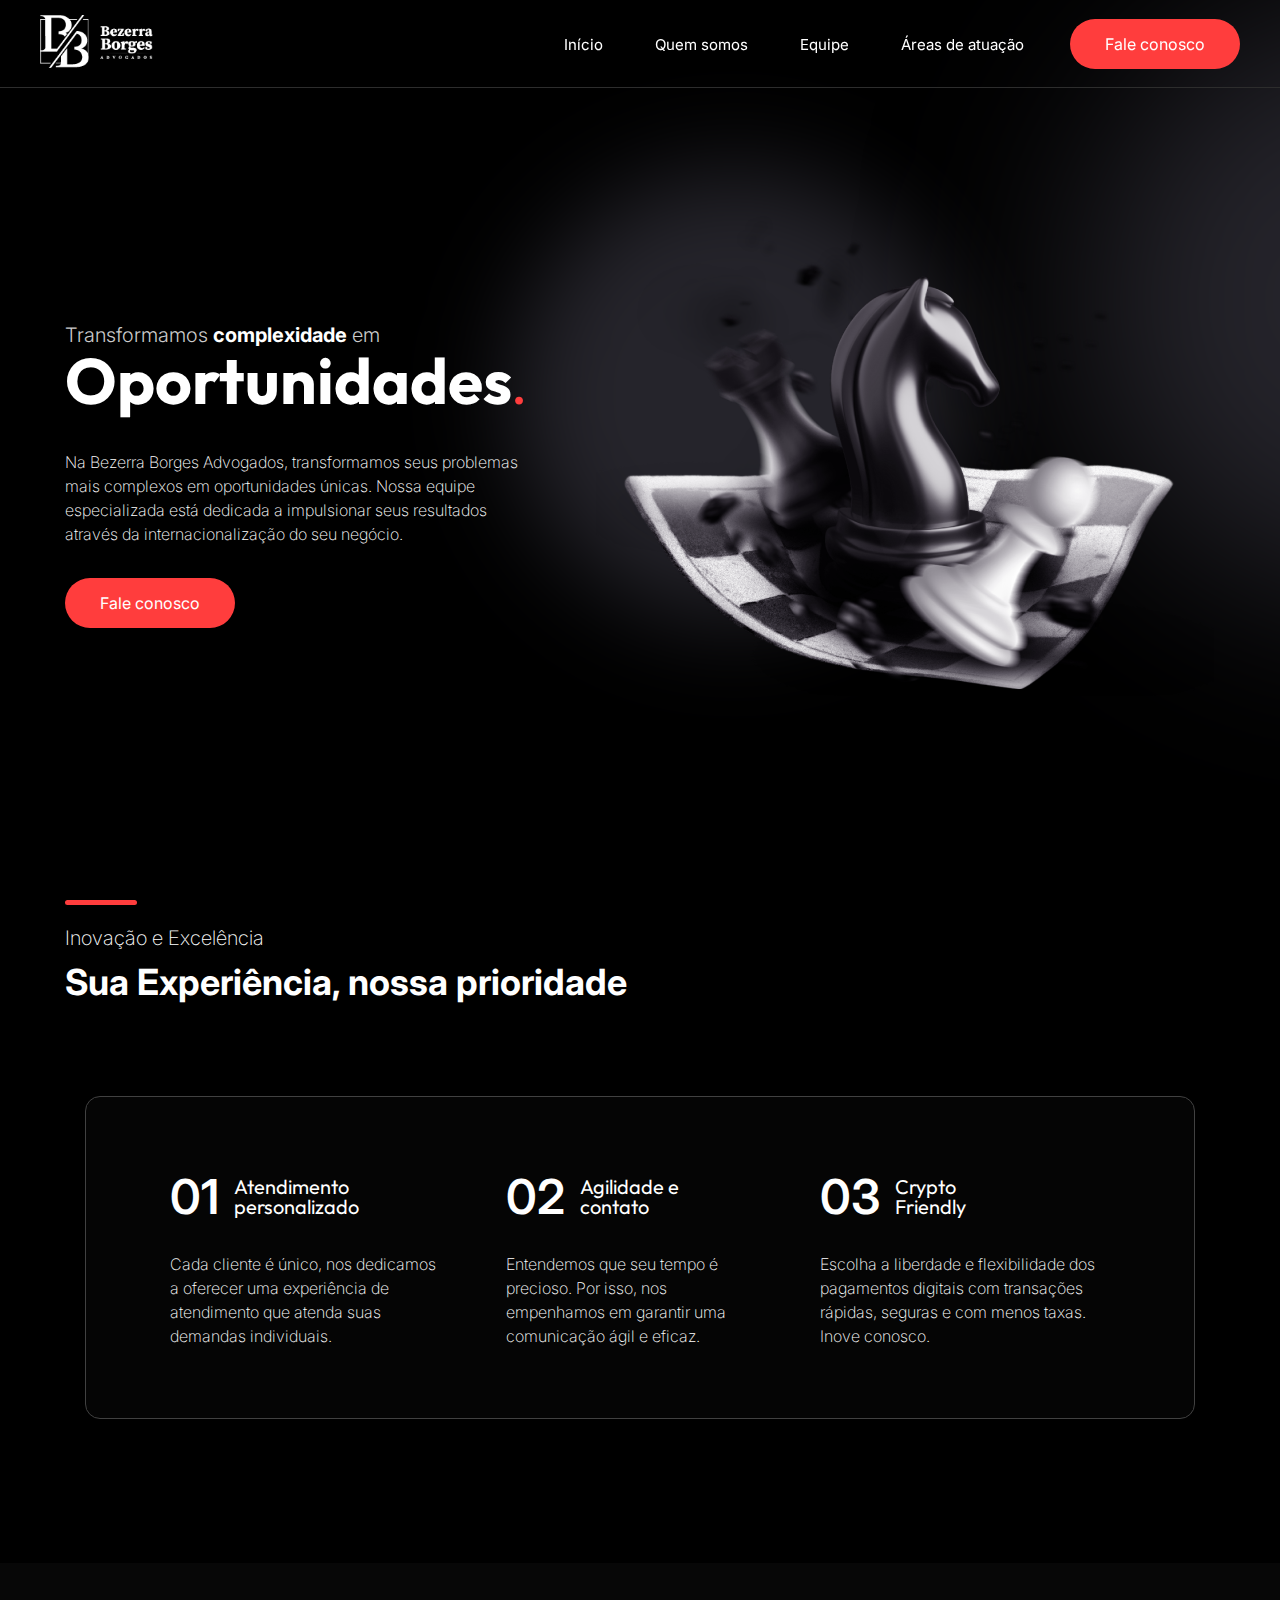
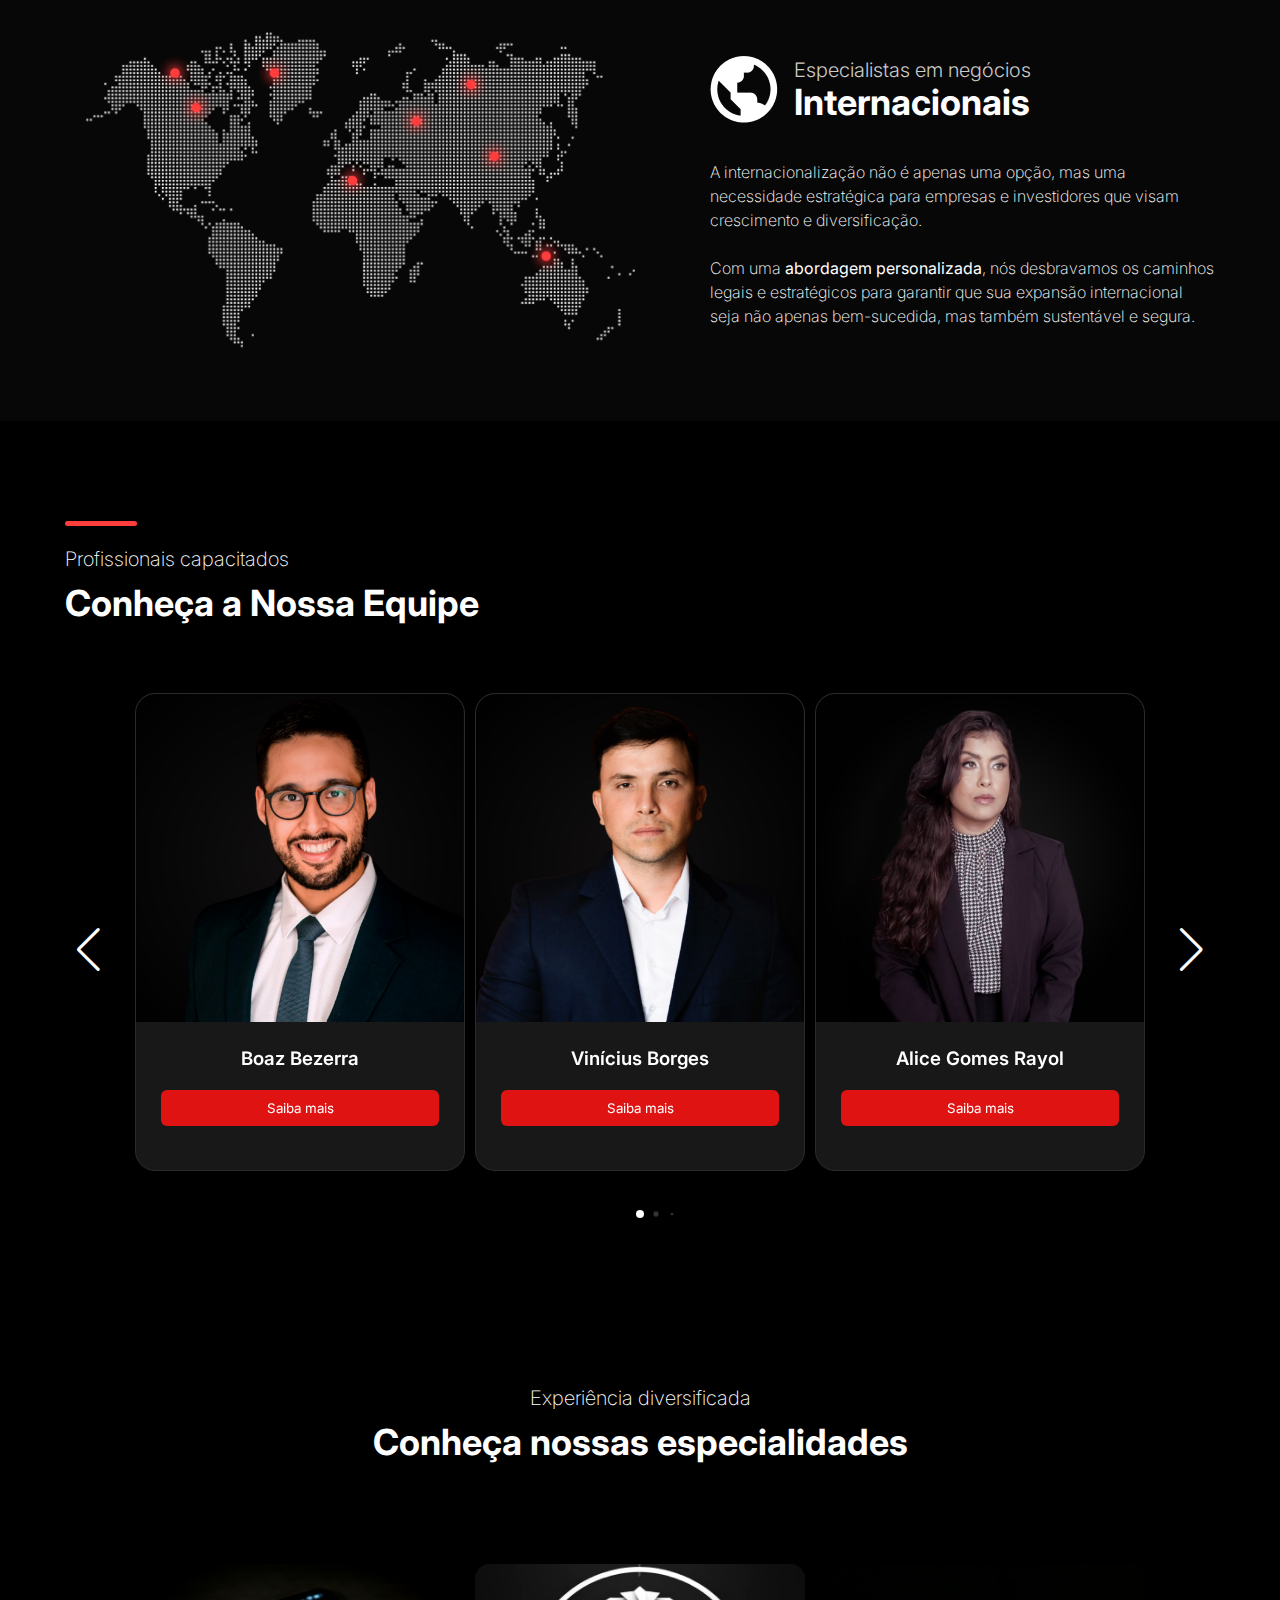
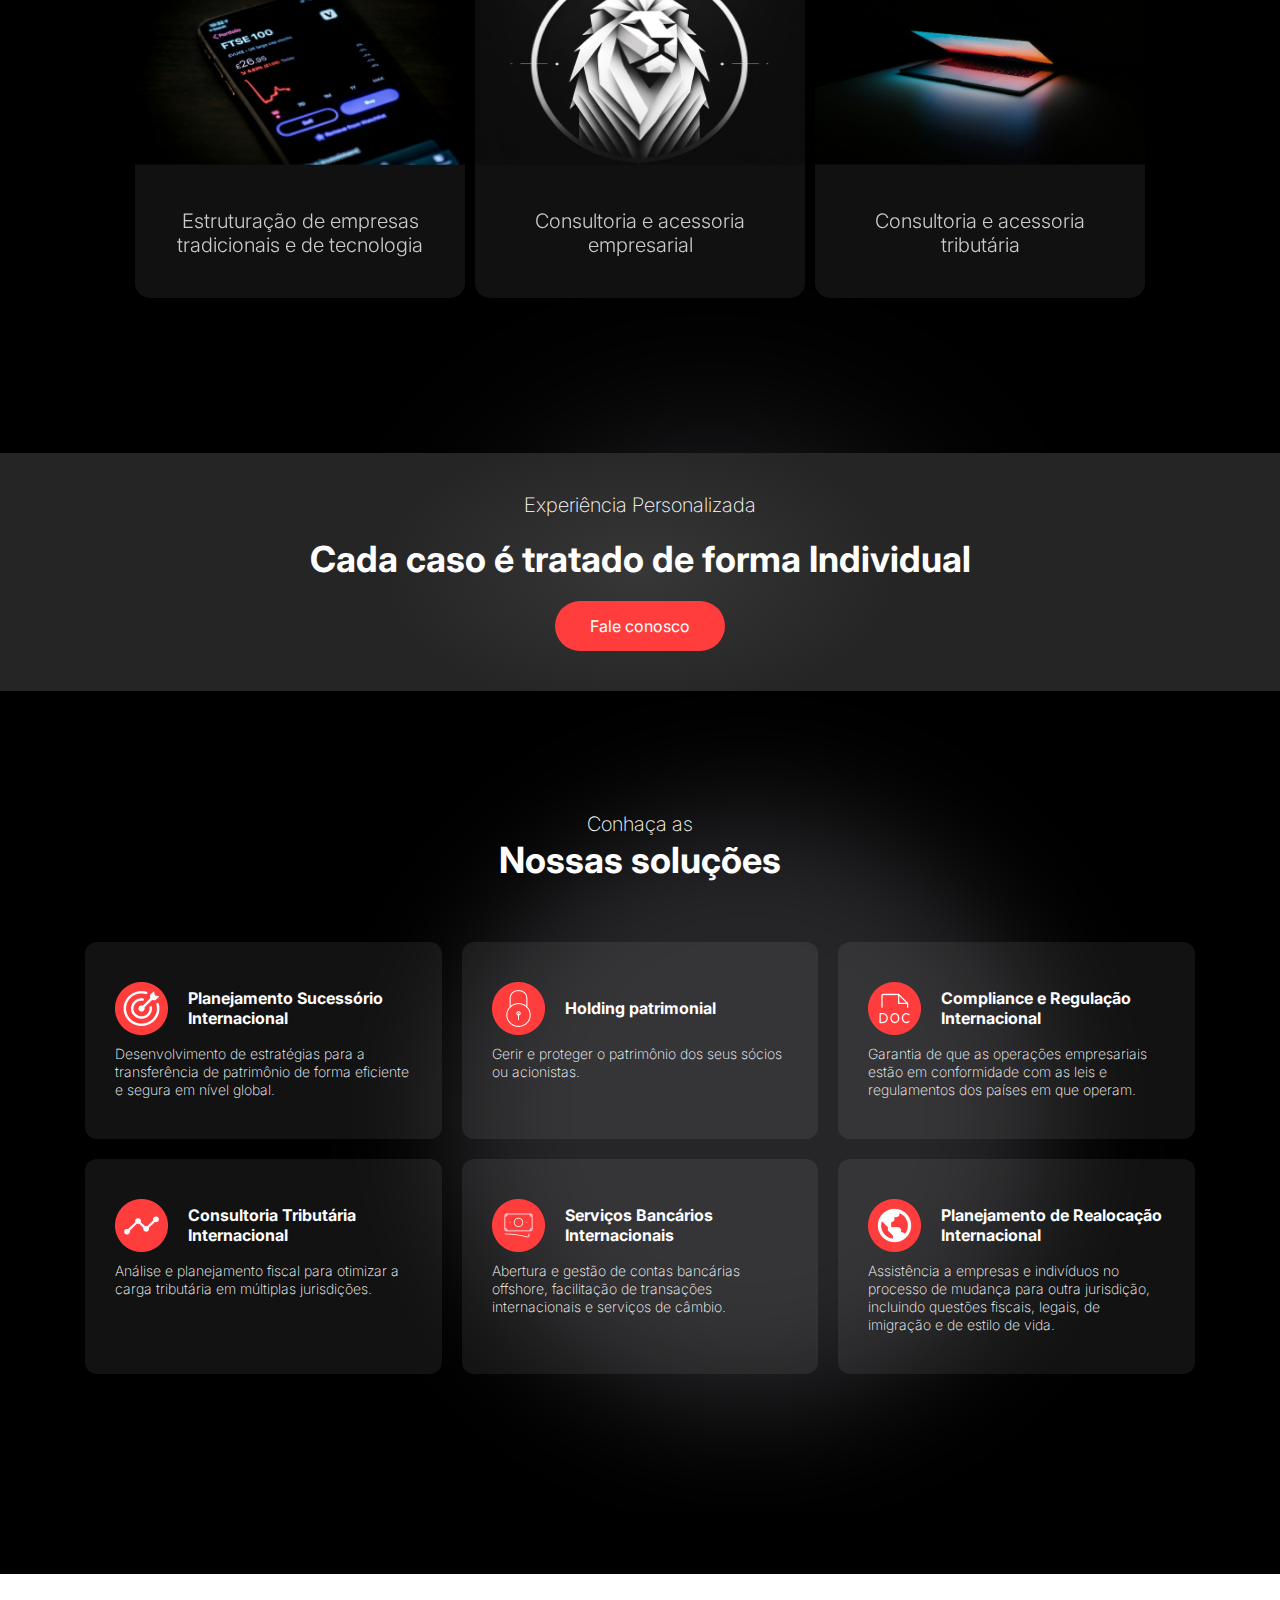
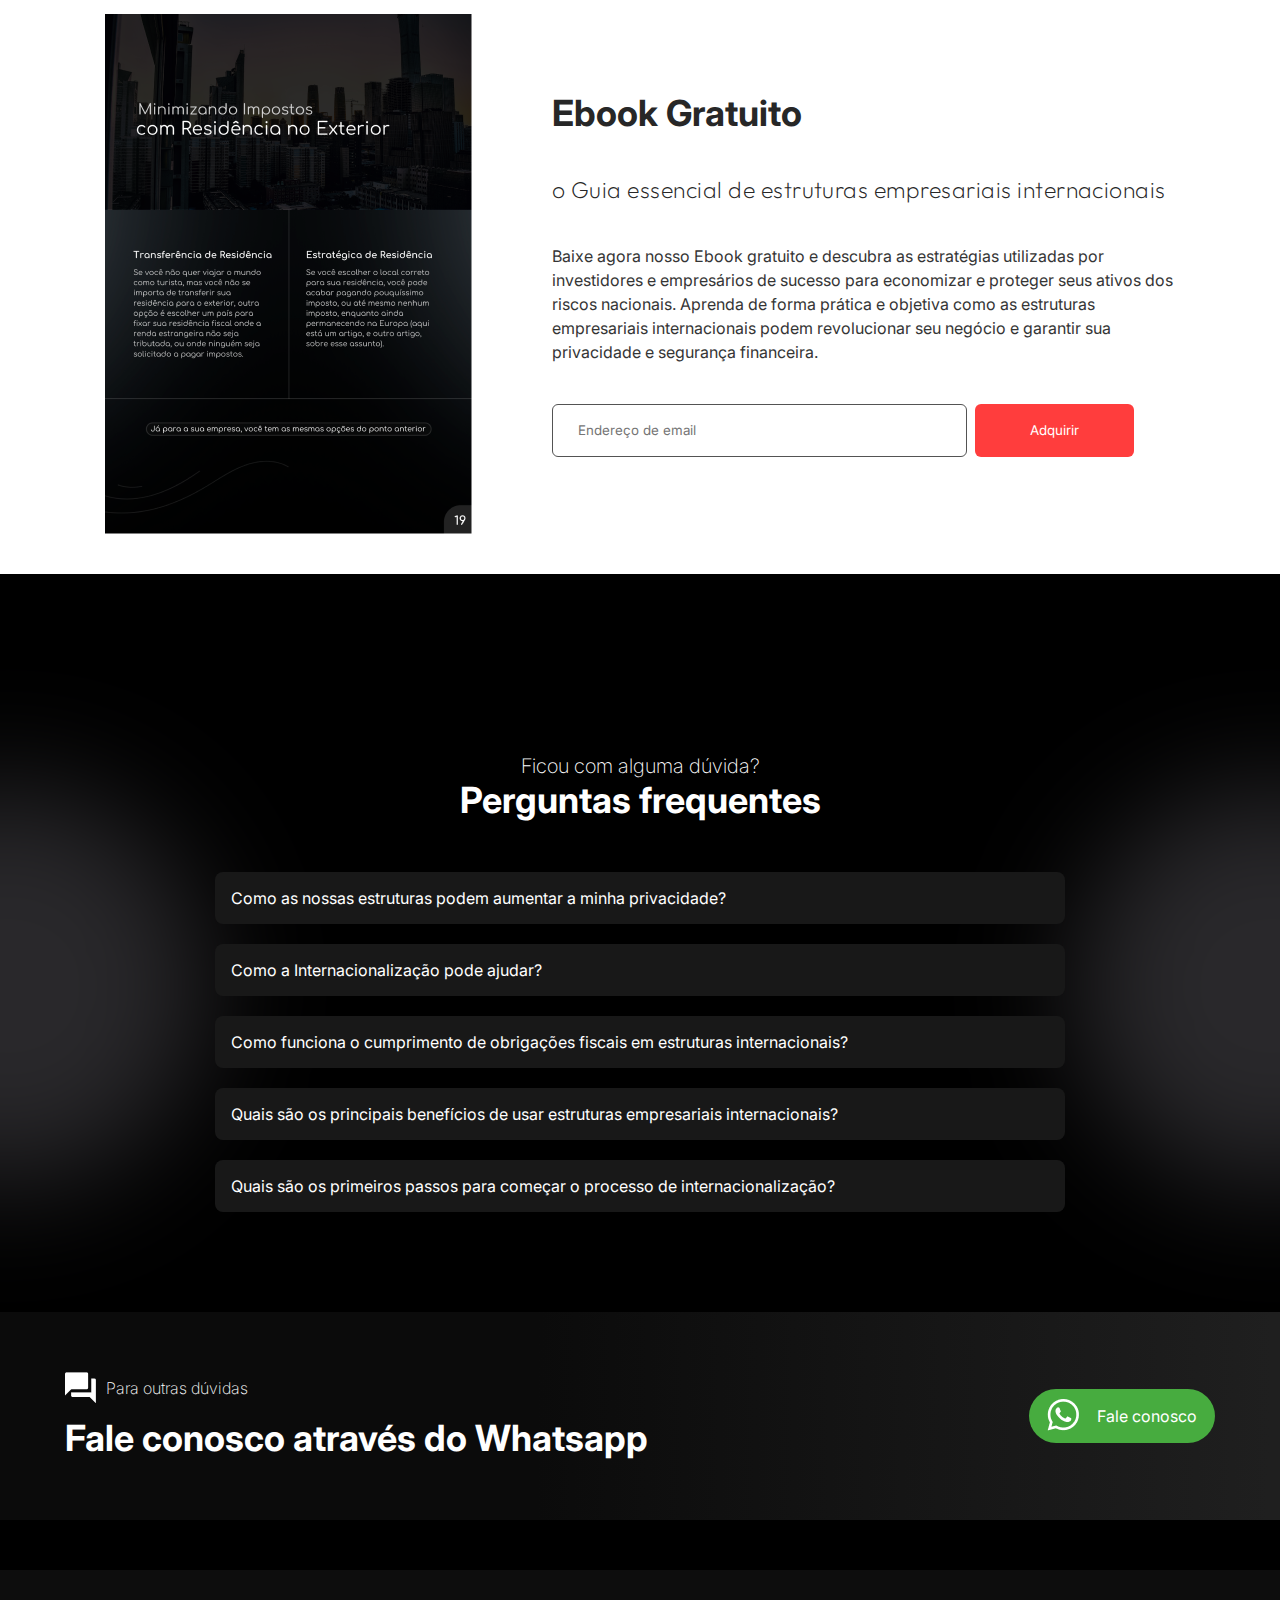
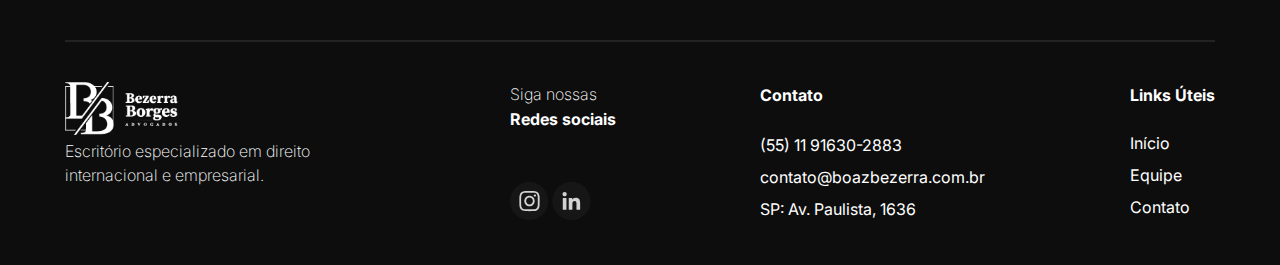
==== commit 0fbbdf95: "new sec" ====
--- a/Index.html
+++ b/Index.html
@@ -3,14 +3,14 @@
 <head>
     <meta charset="UTF-8">
     <meta name="viewport" content="width=device-width, initial-scale=1.0">
-    <script src="src/javascript/script.js?v=16.0" defer></script>
+ 
     <link rel="stylesheet" href="https://cdnjs.cloudflare.com/ajax/libs/font-awesome/6.5.2/css/all.min.css" integrity="sha512-SnH5WK+bZxgPHs44uWIX+LLJAJ9/2PkPKZ5QiAj6Ta86w+fsb2TkcmfRyVX3pBnMFcV7oQPJkl9QevSCWr3W6A==" crossorigin="anonymous" referrerpolicy="no-referrer" />
-    <link rel="stylesheet" href="src/styles/style.css?v=16.0">
-    <link rel="stylesheet" href="src/styles/header.css?v=16.0">
-    <link rel="stylesheet" href="src/styles/media.css?v=16.0">
+    <link rel="stylesheet" href="src/styles/style.css?v=17.0">
+    <link rel="stylesheet" href="src/styles/header.css?v=17.0">
+    <link rel="stylesheet" href="src/styles/media.css?v=17.0">
     <link rel="stylesheet" href="src/styles/keyframes.css">
     <link rel="stylesheet" href="src/styles/background.css">
-    <link rel="stylesheet" href="src/styles/modals.css?=v16.0">
+    <link rel="stylesheet" href="src/styles/modals.css?=v17.0">
     <link rel="preconnect" href="https://fonts.googleapis.com">
     <link rel="preconnect" href="https://fonts.gstatic.com" crossorigin>
     <link rel="html" href="nl-success.html">
@@ -41,7 +41,7 @@
                 </li>
                 <li class="nav-item">
                     <i class="fa-solid fa-message"></i>
-                    <a href="#contact">Contato</a>
+                    <a href="areas.html">Áreas de atuação</a>
                 </li>
                 <a href="https://wa.me/11916302883" target="_blank" class="btn-default">Fale conosco</a>
             </ul>
@@ -179,7 +179,7 @@
         <section class="team">
             <div class="interface">
                 <div class="flex swiper">
-                    <div class="card-wrapper1">
+                    <div class="card-wrapper1" id="carrossel1">
 
                         <div class="swiper-wrapper">
 
@@ -379,8 +379,7 @@
 
             <div class="interface">
                 <div class="flex swiper" id="swiper2">
-                    <div class="swiper-side-button swiper-button-prev" id="prev2"></div>
-                    <div class="swiper-side-button swiper-button-next" id="next2"></div>
+
         
 
                     <div class="exp-cards">
@@ -741,5 +740,6 @@
 
 
     <script src="https://cdn.jsdelivr.net/npm/swiper@11/swiper-bundle.min.js"></script>
+    <script src="src/javascript/script.js?v=17.0" defer></script>
 </body>
 </html>--- a/src/styles/style.css
+++ b/src/styles/style.css
@@ -8,21 +8,16 @@
     color: white;
     scroll-behavior: smooth;
     scroll-margin-top: 250px; 
-    
-
 }
 
 ::-webkit-scrollbar {
     width: 8px;
     background-color: rgb(54, 54, 54);
-    
-
 }
 
 ::-webkit-scrollbar-thumb {
     background-color: #FF3D3D;
     border-radius: 10px;
-
 }
 
 html.no-scroll {
@@ -35,9 +30,10 @@
 }
 
 
-
 #navbar {
     z-index: 2000;
+    transition: top 0.3s ease; /* Transição suave */
+    top: 0;
 }
 
 
@@ -65,25 +61,15 @@
     width: 50%; /* Largura total do link */
 }
 
-
 #navbar.transparent {
     background-color: rgba(0, 0, 0, 0.281); /* Cor transparente ao rolar para baixo */
     backdrop-filter: blur(15px); /* Desfoque do fundo */
     border-bottom: none;
 }
 
-
 #navbar .nav_list .nav-item i {
     display: none
 }
-
-@media screen and (max-width: 900px) {
-
-    #navbar .nav_list .nav-item i {
-        display: flex;
-    }
-}
-
 
 
 .btn-default {
@@ -99,7 +85,6 @@
     transition: background-color .3s ease;
 }
 
-
 button {
     color: #ffffff;
     display: flex;
@@ -116,7 +101,6 @@
 button:hover {
     background-color: rgb(255, 0, 0);
 }
-
 
 .btn-default-2{
     border: none;
@@ -149,21 +133,18 @@
     background-color: #CE1B1B;
     cursor: pointer;
     transform: scale(1.05);
-    
 }
 
 .btn-default-2:hover {
     background-color: #CE1B1B;
     cursor: pointer;
     transform: scale(1.05);
-    
 }
 
 .btn-default-cta:hover {
     background-color: #CE1B1B;
     cursor: pointer;
     transform: scale(1.05);
-    
 }
 
 .text-h6 {
@@ -193,7 +174,6 @@
 .text-h3 {
     font-size: 36px;
     font-weight: 700;
-
 }
 
 .text-h4-form {
@@ -216,7 +196,6 @@
     font-size: 16px;
     line-height: 24px;
     font-weight: 400;
-
 }
 
 .text-h4-footer {
@@ -251,7 +230,6 @@
     font-size: 16px;
     line-height: 24px;
     font-weight: 200;
-
 }
 
 .subtitle {
@@ -270,7 +248,6 @@
     border-radius: 40px;
 }
 
-
 /* Estilo de interface responsivo */
 
 .interface {
@@ -282,7 +259,6 @@
     display: flex;
     flex-direction: row;
     margin: 0 auto;
-
 }
 
 section.home {
@@ -297,11 +273,9 @@
     height: 80vh;
 }
 
-
 section.home .home-text span {
     color: #FF3D3D;
 }
-
 
 .home {
     padding-top: 100px;
@@ -315,13 +289,8 @@
     align-items:flex-start;
 }
 
-
-
-
-
 .ux-text {
     line-height: 20px;
-
 }
 
 .ux {
@@ -340,7 +309,6 @@
     background: rgba(75, 75, 75, 0.07);
     justify-content: center;
     align-items: center;
-
 }
 
 section.priority .card {
@@ -376,7 +344,6 @@
 section.map .map-title {
     display: flex;
     flex-direction: column;
-
 }
 
 section.map {
@@ -384,22 +351,17 @@
     margin: 100px 0px;  
     align-items: center;
     justify-content: center;
-
-}
-
+}
 
 section.map .map-img img{
     max-width: 100%;
 }
-
 
 .map-text {
     display: flex;
     justify-content:center;
     align-items:center;
     gap: 16px;
-    
-
 }
 
 .map-title h4 {
@@ -419,8 +381,6 @@
     flex: 1 1 auto;
 }           
 
-
-
 section.team .interface .flex {
     gap: 25px;
     justify-content: center;
@@ -429,7 +389,6 @@
 
 section.team .interface .flex a{
     text-decoration: none;
-
 }
 
 .card-wrapper1 {
@@ -444,10 +403,7 @@
     overflow: hidden;
     padding: 20px 10px;
     margin: 0 60px 35px;
-
-}
-
-
+}
 
 .swiper-wrapper {
     display: flex;
@@ -466,7 +422,6 @@
     border-radius: 50%;
     width: 10px ; 
     height: 40px;
-    
 }
 
 
@@ -483,7 +438,6 @@
     border-radius: 20px;
     transition: ease-in-out 0.2s;
     border: 1px solid rgb(43, 43, 43);
-    
 }
 
 .team-card:hover {
@@ -506,7 +460,6 @@
 }
 
 .team-card-text h4 {
-
     font-size: 14pt;
     font-weight: 600;
 }
@@ -540,12 +493,10 @@
 }
 
 section.rec .rec-text {
-
     display: flex;
     flex-direction: column;
     width: 500px;
     gap: 58px;
-    
 }
 
 section.rec .rec-number {
@@ -558,9 +509,7 @@
 section.rec .rec-number-1 {
     display: flex;
     flex-direction: column;
-
     width: 30%;
-
 }
 
 section.rec .rec-number-2   {
@@ -587,8 +536,6 @@
     display: flex;
     flex-direction: column;
     align-items: center;
-
-
 }
 
 section.exp .exp-title .subtitle {
@@ -615,7 +562,6 @@
     gap: 20px;
     align-items: stretch; /* Garante que os cards tenham a mesma altura */
 }
-
 
 .exp-card {
     display: flex;
@@ -626,7 +572,6 @@
     background: #111111;
     transition: ease-in-out 0.2s;
     height: 100%; /* Garante que todos os cards ocupem a altura total */
-
 }
 
 
@@ -662,7 +607,6 @@
 section.cta {
     background: radial-gradient(20.24% 60.13% at 50% 50%, #373738 0%, #252525 100%);
     padding: 0 5%;
-
 }
 
 section.cta .flex {
@@ -699,8 +643,6 @@
 
 .solution-card:hover {
     transform: scale(1.06);
-
-
 }
 
 .solution-card {
@@ -713,7 +655,6 @@
     border-radius: 12px;
     gap: 10px;
     transition: ease-in-out 0.2s;
-
 }
 
 .solution-card h5 {
@@ -767,14 +708,12 @@
     height: 53px;
     border: none;
     max-width: 100%;
-
 }
 
 #form-submit:hover {
     background: #cf1d1d;
     cursor: pointer;
     transform: scale(1.05);
-    
 }
 
 section.form {
@@ -794,7 +733,12 @@
     flex-direction: column;
     gap: 40px;
     justify-content: center;
-
+}
+
+section .ebook-img {
+    display: flex;
+    align-items: center;
+    justify-content: center;
 }
 
 
@@ -809,7 +753,6 @@
     flex-direction: column;
     align-items: center;
     gap: 20px;
-
 }
 
 .accordion {
@@ -817,10 +760,7 @@
     flex-direction: column;
     width: 850px;
     border-radius: 8px;
-
     cursor: pointer;
-
-
 }
 
 .accordion-header {
@@ -832,7 +772,6 @@
     background-color: #181818;
     padding: 16px;
     border-radius: 8px;
-    
 }
 
 .accordion-header:hover {
@@ -840,14 +779,11 @@
 }
 
 .accordion-body {
-    
     opacity: 0;
     height: 0;
     padding: 0;
     overflow: hidden;
     transition: 0.3s ease-in-out;
-
-
 }
 
 .accordion span {
@@ -884,9 +820,6 @@
 
     background: linear-gradient(91deg, #0B0B0B 41.99%, #1F1F1F 99.09%);
     padding: 60px;
- 
-
-
 }
 
 section.cta-wpp .flex {
@@ -928,12 +861,6 @@
     flex-direction: column;
 }
 
-
-
-
-
-
-
 footer.footer .footer-form {
     display: flex;
     flex-direction: column;
@@ -947,7 +874,6 @@
     width: 100%;
 }
 
-
 .footer-form-email {
     display: flex;
     gap: 8px;
@@ -955,7 +881,6 @@
     justify-content: center;
 
 }
-
 
 #form-email-text {
     display: flex;
@@ -988,7 +913,6 @@
     cursor: pointer;
 }
 
-
 .footer-logo {
     max-width: 300px;
 }
@@ -1043,7 +967,6 @@
 
 }
 
-
 section.success .interface {
     padding-top: 200px;
 }
@@ -1055,6 +978,4 @@
 section.success .flex {
     justify-content: center;
     align-items: center;
-}
-
-
+}--- a/src/styles/header.css
+++ b/src/styles/header.css
@@ -13,7 +13,6 @@
     padding: 15px 40px;
     border-bottom: 1px solid #2D2D2D;
     position: fixed;
-    background-color: black;
     z-index: 1;
 
 
--- a/src/styles/media.css
+++ b/src/styles/media.css
@@ -188,6 +188,14 @@
 
     #form-email-text{
         width: 100%;
+    }
+}
+
+
+@media screen and (max-width: 900px) {
+
+    #navbar .nav_list .nav-item i {
+        display: flex;
     }
 }
 
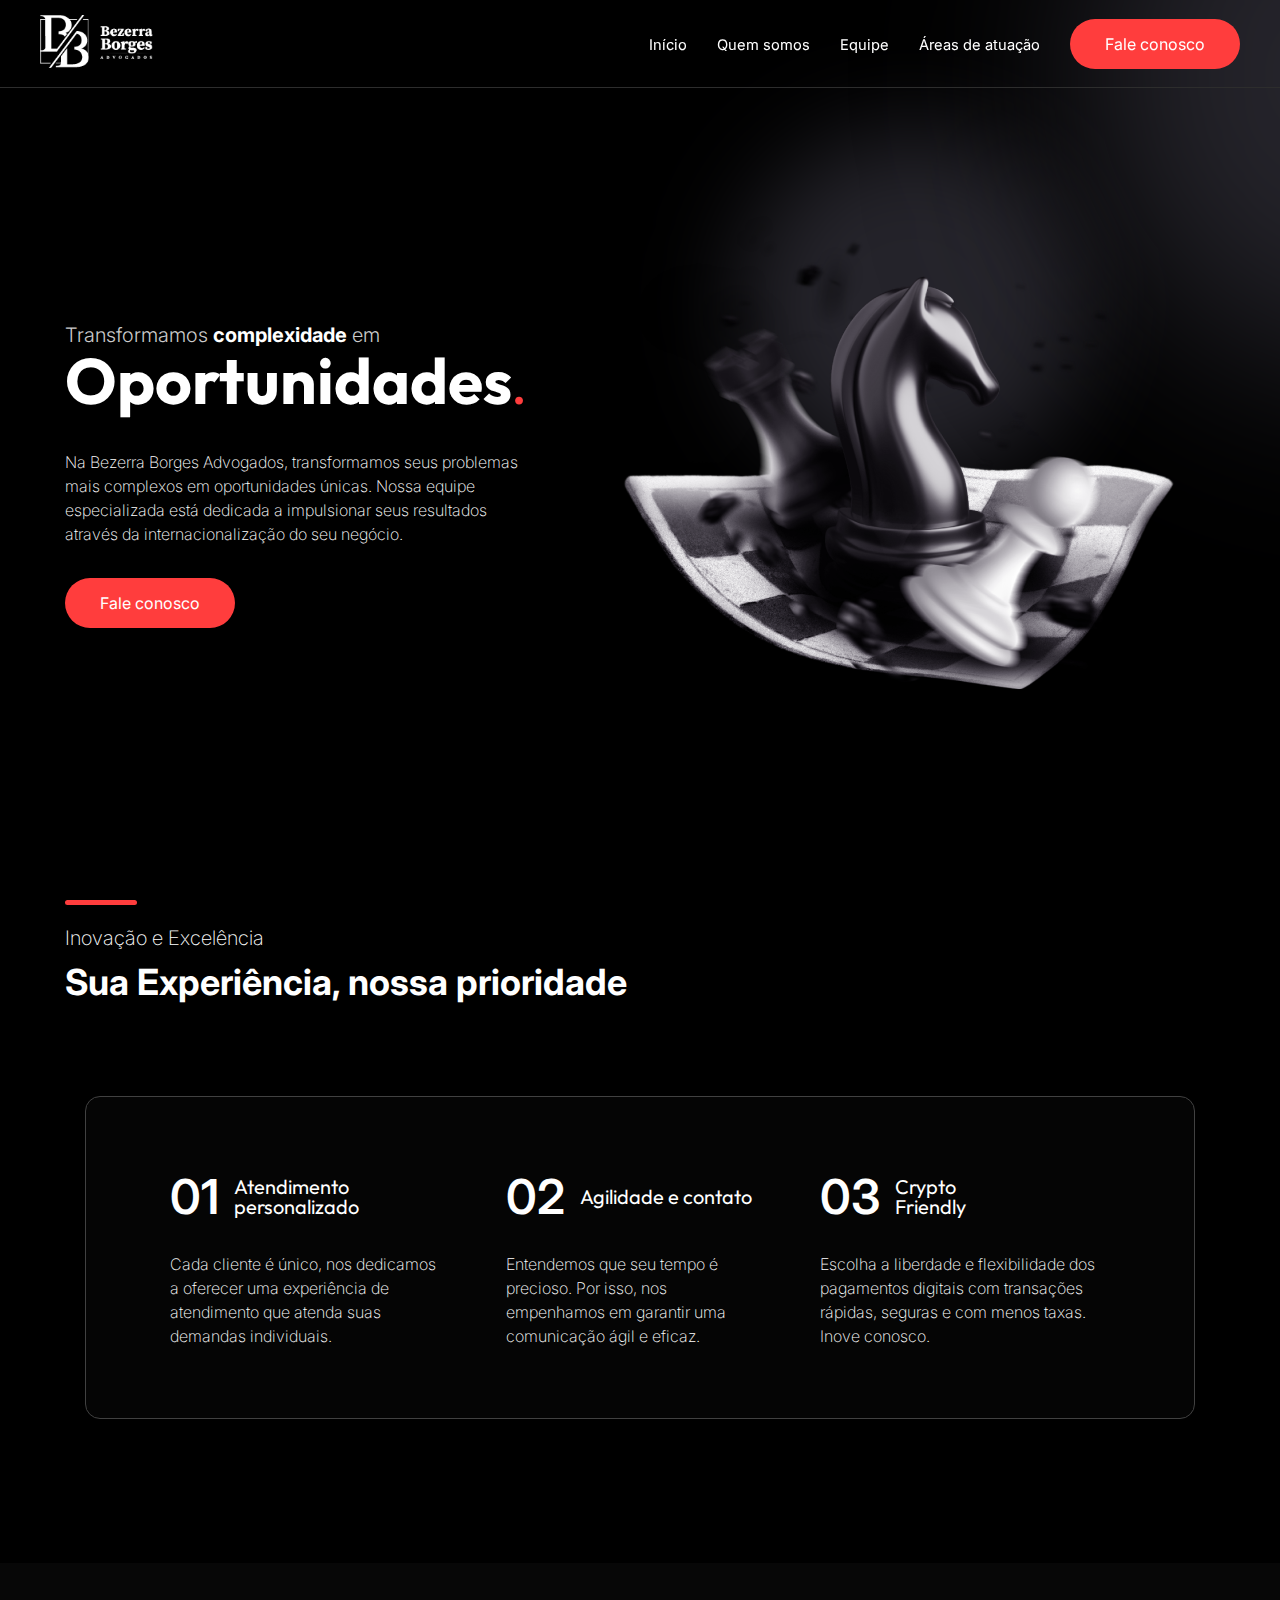
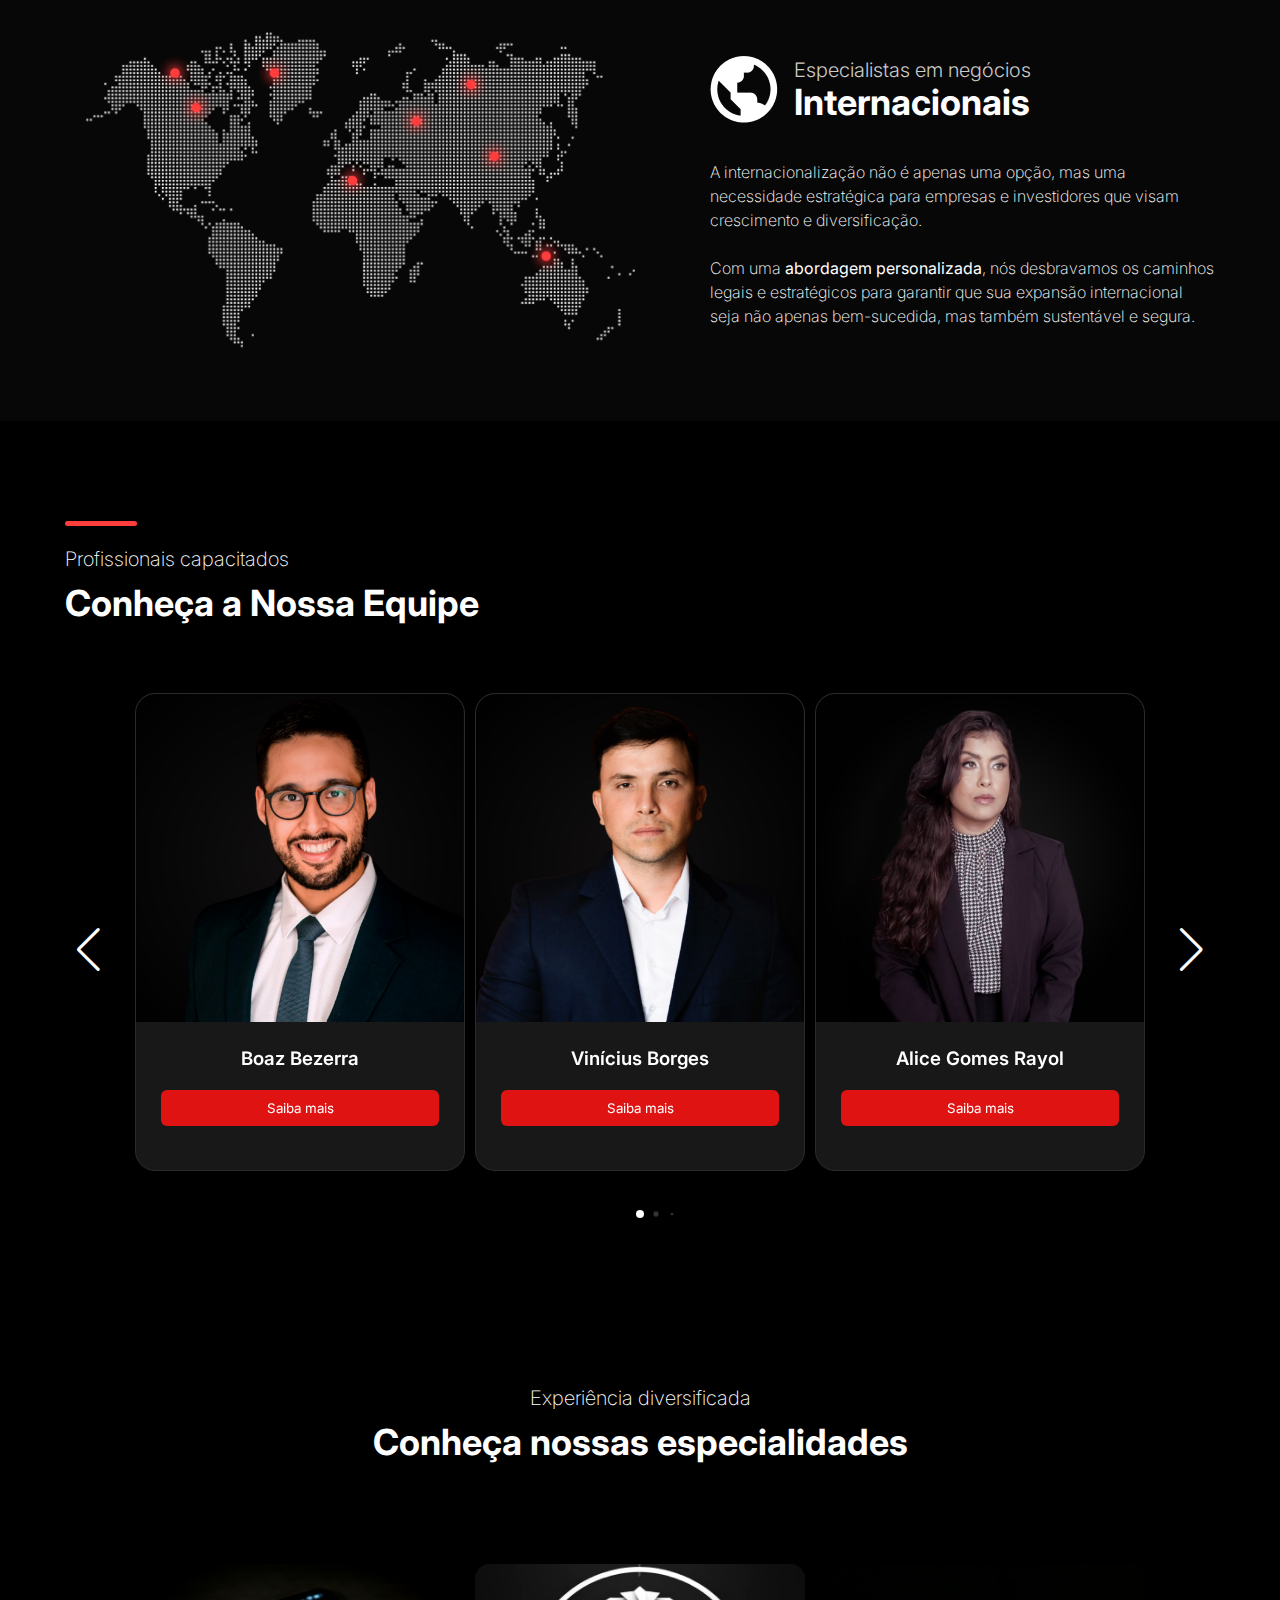
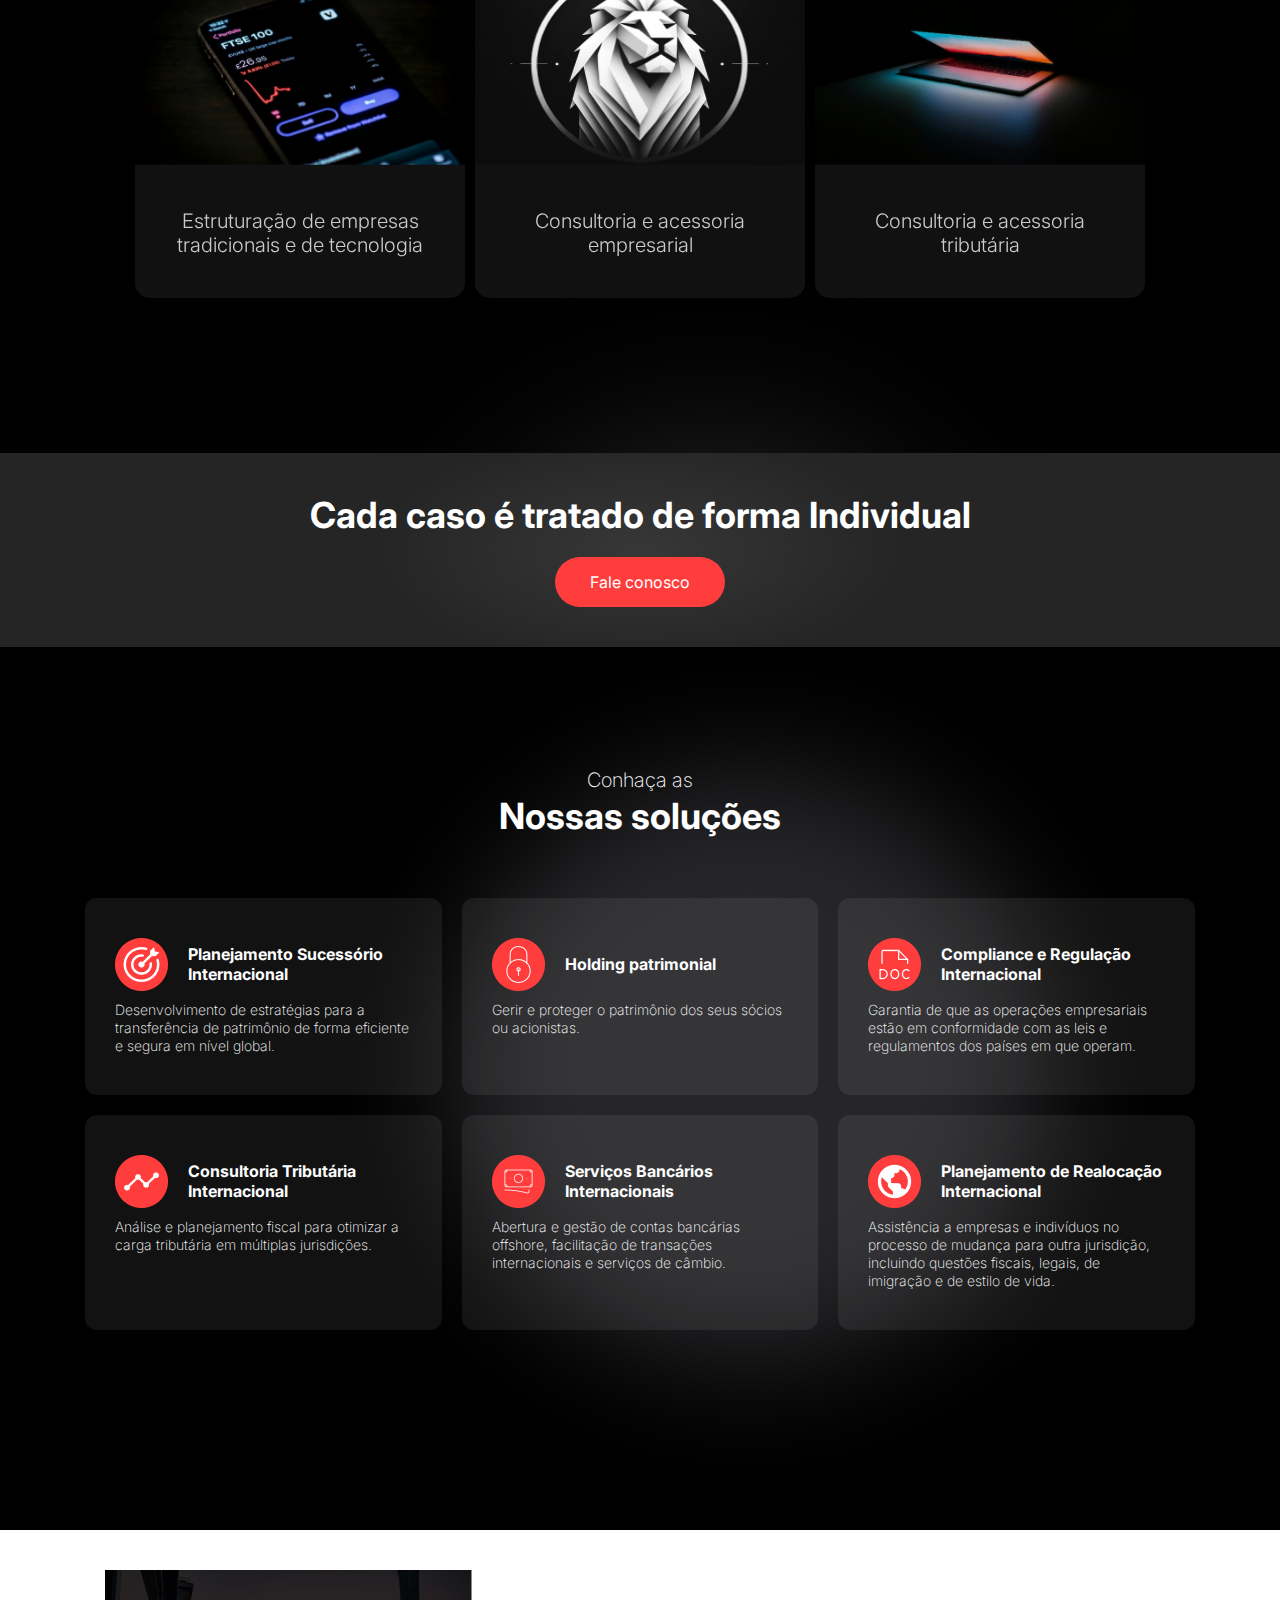
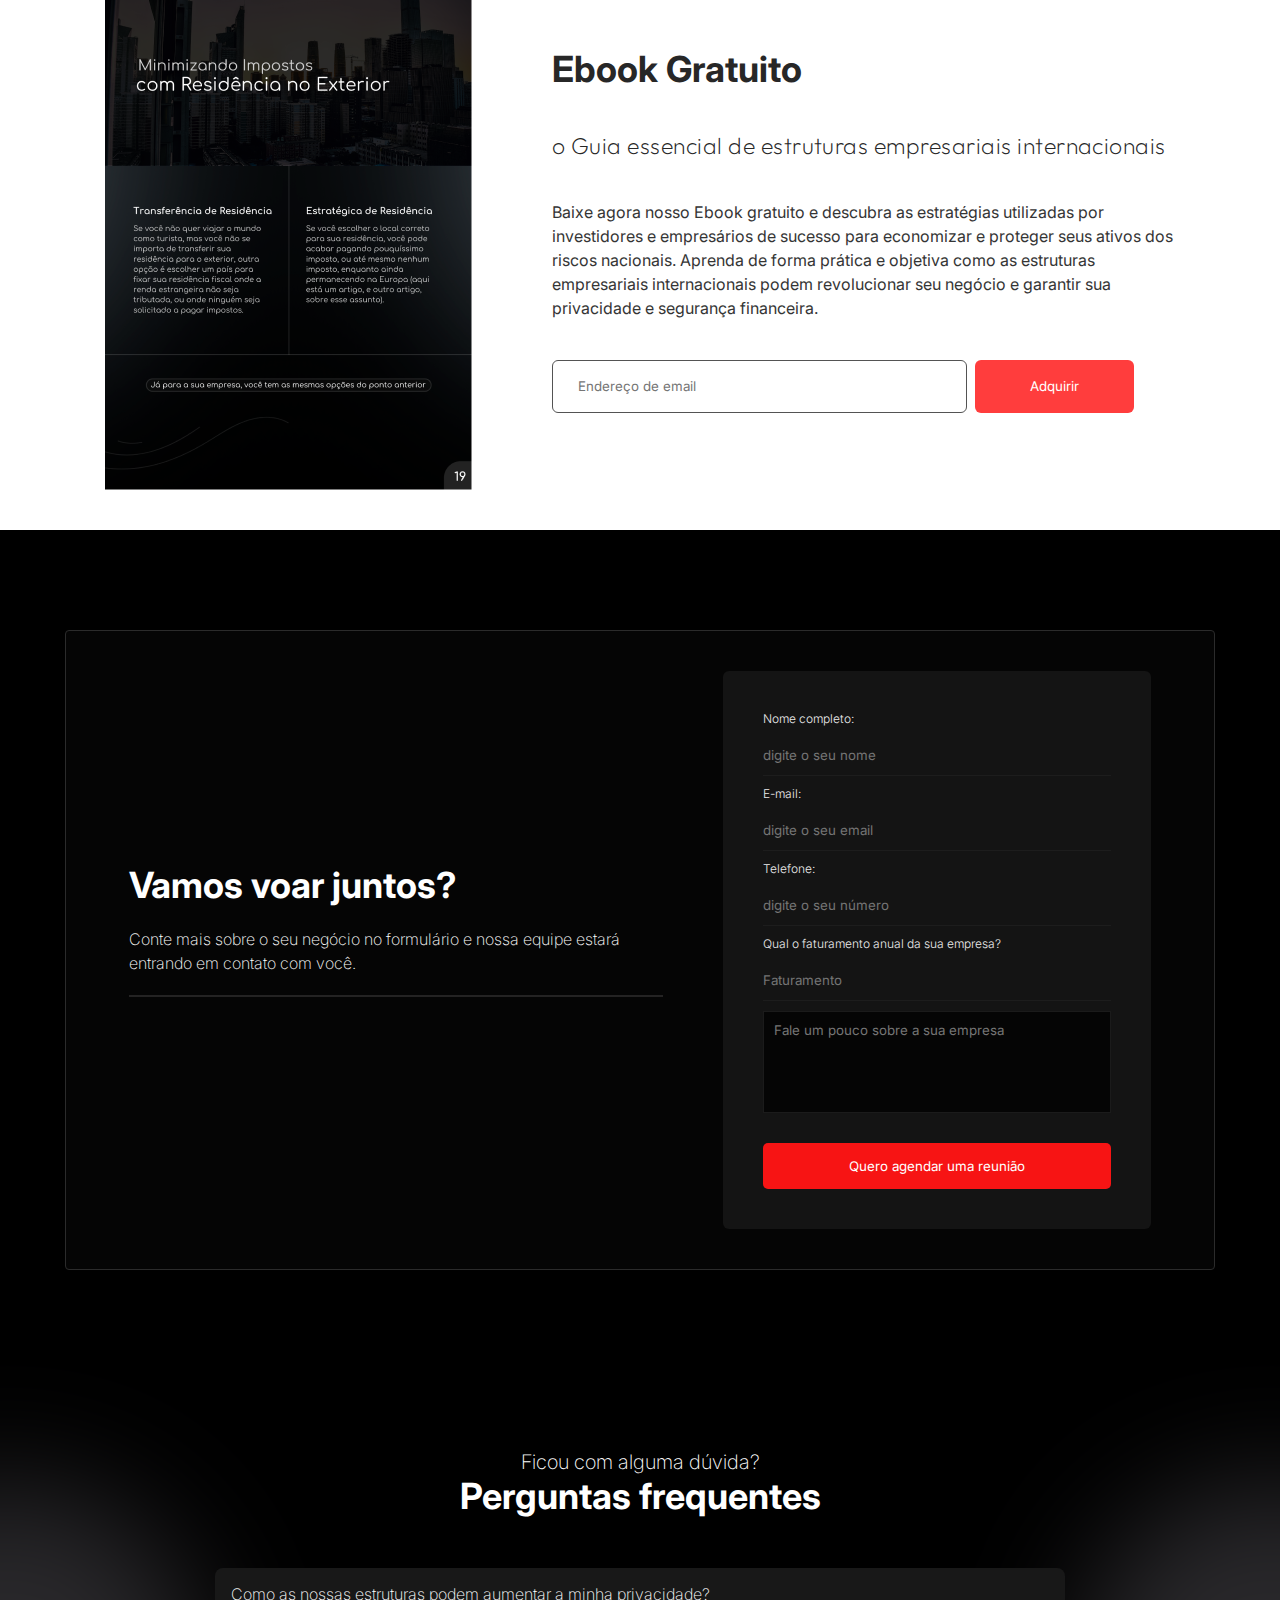
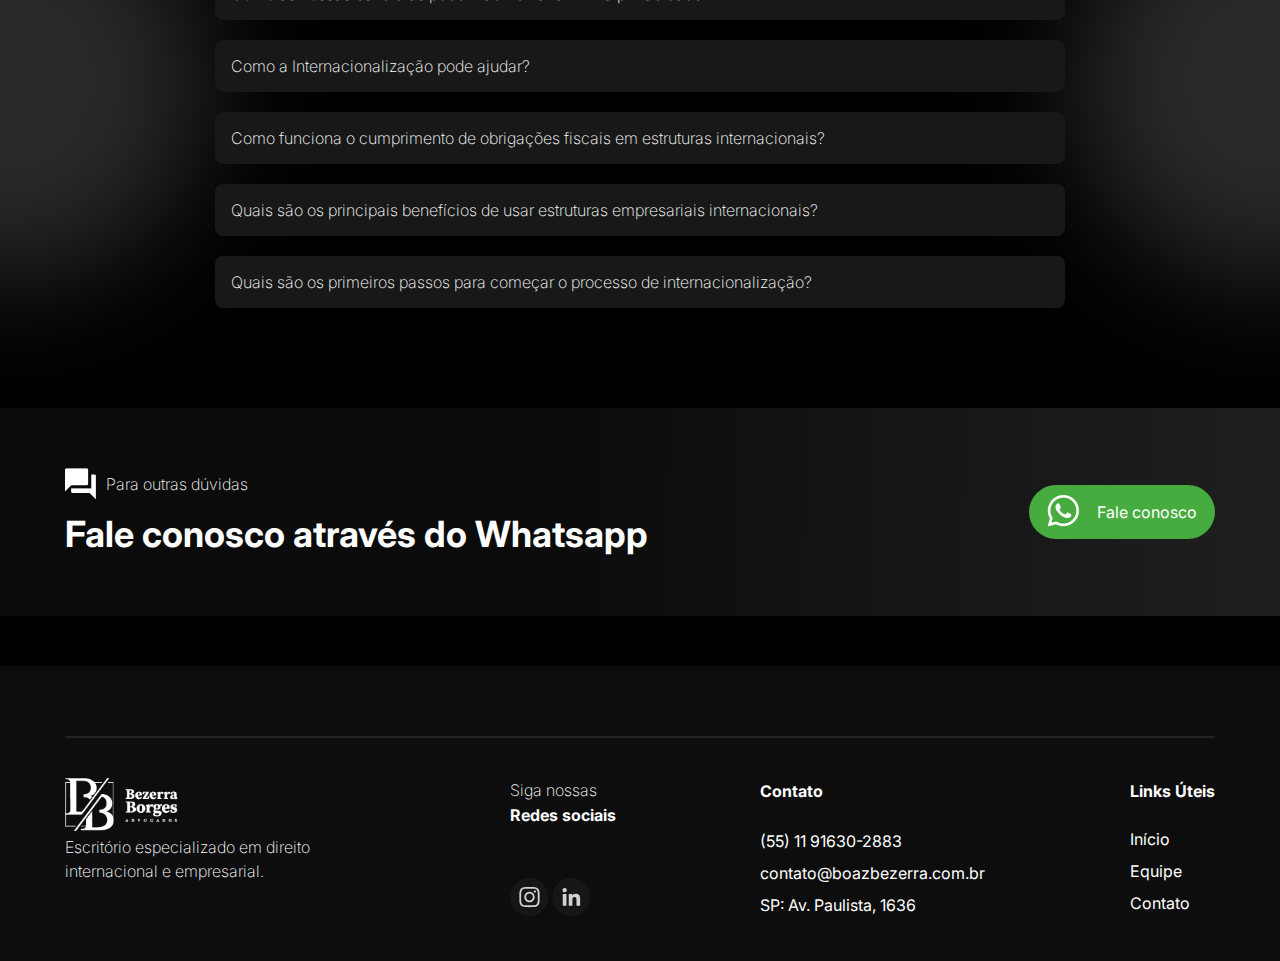
==== commit dd773021: "formulário + bd" ====
--- a/Index.html
+++ b/Index.html
@@ -5,12 +5,12 @@
     <meta name="viewport" content="width=device-width, initial-scale=1.0">
  
     <link rel="stylesheet" href="https://cdnjs.cloudflare.com/ajax/libs/font-awesome/6.5.2/css/all.min.css" integrity="sha512-SnH5WK+bZxgPHs44uWIX+LLJAJ9/2PkPKZ5QiAj6Ta86w+fsb2TkcmfRyVX3pBnMFcV7oQPJkl9QevSCWr3W6A==" crossorigin="anonymous" referrerpolicy="no-referrer" />
-    <link rel="stylesheet" href="src/styles/style.css?v=17.0">
-    <link rel="stylesheet" href="src/styles/header.css?v=17.0">
-    <link rel="stylesheet" href="src/styles/media.css?v=17.0">
+    <link rel="stylesheet" href="src/styles/style.css?v=18.0">
+    <link rel="stylesheet" href="src/styles/header.css?v=18.0">
+    <link rel="stylesheet" href="src/styles/media.css?v=18.0">
     <link rel="stylesheet" href="src/styles/keyframes.css">
     <link rel="stylesheet" href="src/styles/background.css">
-    <link rel="stylesheet" href="src/styles/modals.css?=v17.0">
+    <link rel="stylesheet" href="src/styles/modals.css?=v18.0">
     <link rel="preconnect" href="https://fonts.googleapis.com">
     <link rel="preconnect" href="https://fonts.gstatic.com" crossorigin>
     <link rel="html" href="nl-success.html">
@@ -40,7 +40,7 @@
                     <a href="#team">Equipe</a>
                 </li>
                 <li class="nav-item">
-                    <i class="fa-solid fa-message"></i>
+                    <i class="fa-solid fa-briefcase"></i>
                     <a href="areas.html">Áreas de atuação</a>
                 </li>
                 <a href="https://wa.me/11916302883" target="_blank" class="btn-default">Fale conosco</a>
@@ -114,7 +114,7 @@
                     <div class="card">
                         <div class="card-text">
                             <h1 class="cards-h1">02</h1>
-                            <h3 class="cards-h3">Agilidade e <br> contato</h3>
+                            <h3 class="cards-h3">Agilidade e contato</h3>
                         </div>
                         <p class="text-p">Entendemos que seu tempo é precioso. Por isso, nos empenhamos em garantir uma comunicação ágil e eficaz.</p>
                     </div>
@@ -239,7 +239,6 @@
                             </div>
                         </div>
 
-
                         <dialog id="dialog-1">
                             <div class="team-modal">
                                 <div class="img">
@@ -379,9 +378,6 @@
 
             <div class="interface">
                 <div class="flex swiper" id="swiper2">
-
-        
-
                     <div class="exp-cards">
                         <div class="card-wrapper2" id="carrossel2">
                             <div class="swiper-wrapper">
@@ -487,7 +483,6 @@
         <section class="cta">
             <div class="interface">
                 <div class="flex">
-                    <p class="subtitle">Experiência Personalizada</p>
                     <h3 class="text-h3">Cada caso é tratado de forma Individual</h3>
                     <a href="https://wa.me/11916302883" target="_blank" class="btn-default-cta">Fale conosco</a>                
                 </div>
@@ -580,6 +575,57 @@
                         </form>                              
                     </div>
                 </div>
+            </div>
+        </section>
+
+        <section class="contact-form">
+            <div class="interface">
+
+                <div class="flex">
+                    <div class="contact-form-text">
+                        <h2 class="text-h3">Vamos voar juntos?</h1>
+                        <p class="text-p">Conte mais sobre o seu negócio no formulário e nossa equipe estará entrando em contato com você. </p>
+                        <hr>
+                    </div>
+
+                    <div class="form-container">
+                        <form action="leads-data.php" method="post" autocomplete="off">
+                            <!-- Campo para Nome -->
+                            <div class="form-group">
+                                <label for="nome">Nome completo:</label>
+                                <input type="text" id="nome_completo" name="NomeCompleto" placeholder="digite o seu nome" required>
+                            </div>
+                
+                            <!-- Campo para E-mail -->
+                            <div class="form-group">
+                                <label for="email">E-mail:</label>
+                                <input type="email" id="email" name="Email" placeholder="digite o seu email" required>
+                            </div>
+                
+                            <!-- Campo para Telefone -->
+                            <div class="form-group">
+                                <label for="telefone">Telefone:</label>
+                                <input type="tel" id="telefone" name="Telefone" placeholder="digite o seu número" required>
+                            </div>
+                
+                            <!-- Campo para Pergunta -->
+                            <div class="form-group">
+                                <label for="pergunta">Qual o faturamento anual da sua empresa?</label>
+                                <input type="text" id="pergunta" name="Faturamento"  placeholder="Faturamento"  required></textarea>
+                            </div>
+
+                            <div class="form-group">
+                                <textarea id="pergunta2" rows="5" cols="20" name="Descricao"  placeholder="Fale um pouco sobre a sua empresa" required></textarea>
+                            </div>
+                
+                            <!-- Botão de Envio -->
+                            <div class="form-group">
+                                <button type="submit" class="form-button">Quero agendar uma reunião</button>
+                            </div>
+                        </form>
+                    </div>
+                </div>
+          
             </div>
         </section>
         
@@ -740,6 +786,6 @@
 
 
     <script src="https://cdn.jsdelivr.net/npm/swiper@11/swiper-bundle.min.js"></script>
-    <script src="src/javascript/script.js?v=17.0" defer></script>
+    <script src="src/javascript/script.js?v=18.0" defer></script>
 </body>
 </html>--- a/src/styles/style.css
+++ b/src/styles/style.css
@@ -31,14 +31,16 @@
 
 
 #navbar {
-    z-index: 2000;
+    z-index: 3000;
     transition: top 0.3s ease; /* Transição suave */
     top: 0;
 }
 
 
 #navbar ul li a {
-    padding: 6px;
+    
+    font-size: 11pt;
+    padding-bottom: 6px;
 }
 
 nav#navbar ul li a {
@@ -290,7 +292,7 @@
 }
 
 .ux-text {
-    line-height: 20px;
+    line-height: 20px
 }
 
 .ux {
@@ -323,7 +325,7 @@
     display:flex ;
     align-items: center;
     gap: 15px;
-    max-width: 70%;
+    max-width: 100%;
 }
 
 section.priority .cards-h1 {
@@ -741,7 +743,92 @@
     justify-content: center;
 }
 
-
+section.contact-form {
+    margin-top: 100px;
+}
+
+section.contact-form  .flex{
+    gap: 60px;
+    justify-content: center;
+    padding: 40px;
+    border: 1px solid rgb(43, 43, 43);
+    background-color: #080808ad;
+    border-radius: 4px;
+}
+
+
+.form-container {
+    display: flex;
+    flex: 1;
+    padding: 40px;
+    background-color: #141414;
+    border-radius: 6px;
+    max-width: 40%
+}
+
+
+.form-container form {
+    display: flex;
+    flex-direction: column;
+    gap: 10px;
+    width: 100%;
+}
+
+.form-container label {
+    font-size: 9pt;
+    font-weight: 300;
+    color: #ececec;
+}
+
+.contact-form-text {
+
+    display: flex;
+    flex-direction: column;
+    justify-content: center;
+    flex: 1;
+    gap: 20px;
+    max-width: 50%;
+    
+}
+
+.form-container  input{
+    border: none;
+    border-bottom: 1px solid #1d1d1d;
+    background-color: #141414;
+    width: 100%;    
+    height: 40px;
+    color: white;
+    padding: 10px 0px;
+}
+
+.form-container  input:focus{
+    padding: 10px 10px;
+    border-color: #0D0D0D;
+    border-bottom: 1px solid rgb(54, 54, 54);
+}
+
+textarea {
+    background-color: #050505;
+    padding: 10px;
+    border: 1px solid #1b1b1b;
+    resize: none;
+}
+
+.form-group {
+    display: flex;
+    flex-direction: column;
+    gap: 10px;
+}
+
+.form-button {
+    background: #f71414;
+    color: white;
+    padding: 15px;
+    border-radius: 5px;
+    border: none;
+    width: 100%;
+    margin-top: 20px;
+}
 
 section.faq {
     margin-top: 80px;
@@ -788,6 +875,7 @@
 
 .accordion span {
     text-align: left;
+    font-weight: 200;
 }
 
 .accordion-body.active {
--- a/src/styles/header.css
+++ b/src/styles/header.css
@@ -13,7 +13,7 @@
     padding: 15px 40px;
     border-bottom: 1px solid #2D2D2D;
     position: fixed;
-    z-index: 1;
+    z-index: 3;
 
 
 }
@@ -30,7 +30,12 @@
     display: flex;
     align-items: center;
     list-style: none;
-    gap: 40px;
+    gap: 30px;
+}
+
+.nav_list.active {
+    width: 50vw;          
+    height: 100vh;         
 }
 
 .nav-item a {
--- a/src/styles/media.css
+++ b/src/styles/media.css
@@ -14,6 +14,7 @@
         padding: 0px;
     }
 
+    
     .desc-team i {
         position: absolute;
         top: 10px !important;
@@ -22,7 +23,6 @@
     }
 
 
-    
     .flex {
         flex-wrap: wrap;
         padding: 0 10%;
@@ -213,7 +213,14 @@
         margin: 0 0px 0px;
     }
     
- 
+
+    .card-wrapper3 {
+        margin: 0 40px 0px;
+    }
+
+    .card-wrapper4 {
+        margin: 0 40px 0px;
+    }
 
     section.home .flex {
 
@@ -238,17 +245,22 @@
         padding-bottom: 10px;
     }
 
+    .ux-text .subtitle {
+
+        line-height: 2;
+    }
+
 
 
     section.priority .interface .flex  {
         flex-direction: column;
         padding: 20px 0%;
-  
     }   
 
     section.priority .card {
         background-color: transparent;
         border: none;
+
     }
 
     section.map {
@@ -308,6 +320,9 @@
 
     }
  
+    section.ux-areas{
+        margin-bottom: 30px;
+        }
 
     section.exp{
         padding:0px;
@@ -499,6 +514,66 @@
     .text-h1 {
         font-size: 48px;
     }
+
+    /* Regras da página áreas de atuação*/
+
+
+    .text-h1-areas {
+        font-size: 48px;
+    }
+
+    .text-h3-areas {
+        font-size: 24px;
+    }
+
+    .text-h2-areas {
+        font-size: 34px;
+    }
+
+    .areas-middle .areas-text p{
+        line-height: 1.5;
+    }
+
+
+    .homeArea-copy {
+        max-width: 100%;
+    }
+
+    .sugestao-areas {
+        display: none;
+        flex-direction: row;
+        gap: 7px;
+    }
+
+    .sugestao-areas-mobile {
+        display: flex;
+        flex-direction: row;
+        gap: 7px;
+    }
+
+    .homeArea-copy {
+        display: flex;
+        flex-direction: column;
+        gap: 50px;
+        max-width: 100%;
+    }
+
+    .homeArea-img img {
+
+        max-width: 80%;
+        rotate: 45;
+        animation: girar 4s ease-in-out infinite alternate-reverse;
+        
+    }
+
+
+    section.areas-middle {
+        margin-bottom: 80px;
+    }
+
+    
+
+    /* Regras da página áreas de atuação*/
     
     .text-h4 {
         font-size: 16px;
@@ -517,6 +592,36 @@
         line-height: 1;
     }
 
+    section.contact-form  .flex{
+        gap: 30px;
+        flex-direction: column;
+    }
+
+    .form-container {
+        max-width: 100%
+    }
+
+    .contact-form-text {
+        max-width: 100%;
+    }
+
+    .form-container {
+        padding: 20px;
+    }
+
+    section.contact-form  .flex{
+        border: none;
+    }
+
+    section.contact-form {
+        margin-top: 50px;
+    }
+
+    section.contact-form  .flex{
+        gap: 20px;
+    }
+    
+
     @keyframes flutuar {
 
         from {
@@ -529,7 +634,6 @@
     }
 
 }
-
 
 
 @media screen and (max-width: 400px) {
@@ -577,7 +681,7 @@
     }
 
     .text-h1 {
-        font-size: 84px;
+        font-size: 80px;
     }
 
     .text-h4 {
@@ -619,8 +723,6 @@
         align-items: stretch;
     }
     
-
-    
     
 
     .home-text {
@@ -671,6 +773,8 @@
         gap: 35px;
     
     }
+
+
 
     button {
         color: #ffffff;
@@ -903,5 +1007,81 @@
         line-height: 1;
    
 
+    }
+
+
+    /*area */
+
+    .homeArea-img {
+        display: flex;
+        width: 100%;
+
+    }
+    .homeArea-copy {
+        display: flex;
+        flex: 2;
+    }
+
+    .homeArea-img img {
+        width: 50%;
+        
+    }
+
+    .homeArea-img {
+    display: flex;
+    flex: 1;
+    max-width: 100%;
+    }
+
+    .text-h1-areas {
+        font-size: 120px;
+    }
+    
+    .text-h2-areas {
+        padding: 0;
+        font-weight: 500;
+        font-size: 50px;
+        font-family: "Outfit", sans-serif;
+        line-height: 1;
+    }
+    
+    .text-h3-areas {
+        padding: 0;
+        font-weight: 100;
+        font-size: 34px;
+        font-family: "Outfit", sans-serif;
+    }
+
+    .homeArea-text .text-h4 {
+        font-size: 40px;
+        line-height: 1.5;
+    }
+
+    .law-card-title .text-h4 {
+        font-size: 30px;
+    }
+
+    .law-card img {
+        width: 100px;
+    }
+
+    .law-card-middle img {
+        width: 100px;
+    }
+
+    .law-card {
+        padding: 200px 40px;
+        justify-content: center;
+    }
+
+    
+    section.web3 .law-card {
+        padding: 180px 40px;
+        justify-content: center;
+    }
+
+    .law-card-middle {
+        justify-content: center;
+    }
+
 }
-}--- a/src/styles/keyframes.css
+++ b/src/styles/keyframes.css
@@ -35,6 +35,19 @@
     }
 }
 
+@keyframes flutuar4 {
+
+    from {
+        transform: translateY(100%);
+        filter: blur(200px);
+    }
+
+    to {
+        transform: translateY(0%);
+        filter: blur(0px);
+    }
+}
+
 #navbar {
     animation: flutuar3 0.5s ease-in;
 }
@@ -56,3 +69,32 @@
 section.priority .flex{
     animation: flutuar 1s ease-in-out;
 }
+
+section.home-areas  .homeArea-copy .sugestao-areas-mobile{
+    animation: flutuar2 1.2s ease-in-out;
+}
+
+section.home-areas  .homeArea-copy{
+    animation: flutuar2 1s ease-in-out;
+}
+
+section.home-areas .homeArea-img {
+    animation: flutuar4 1.5s ease-in-out;
+}
+
+@keyframes girar {
+    from {
+      transform: rotate(-20deg);
+    }
+    to {
+      transform: rotate(20deg);
+    }
+
+    100%, 50%, 0% {
+        opacity: 1; /* Visível */
+      }
+      75%, 25% {
+        opacity: 0; /* Invisível */
+      }
+  }
+
--- a/src/styles/background.css
+++ b/src/styles/background.css
@@ -18,6 +18,7 @@
 
 }
 
+
 .circle {
     width: 600px;
     height: 600px;
@@ -147,12 +148,31 @@
     filter: blur(60px);
 }
 
+section.home-areas {
+    position: relative;
+
+}
+section.home-areas .homeArea-shadow {
+    position: absolute;
+    width: 800px;
+    height: 500px;
+    border-radius: 50%;
+    background-color: #29282b;
+    filter: blur(80px);
+    z-index: -2;
+    left: -45%;
+    top: 20%;
+}
+
+
 @media screen and (max-width:1200px){
     .horse-shadow {
         right: 70%;
         top: 20%;
     }
 
+ 
+
     section.rec .rec-bg {
 
         width: 300px;
@@ -195,6 +215,52 @@
     }
 }
 
+@media screen and (max-width:1366px) {
+    .horse-shadow {
+        position: absolute;
+        right:15%;
+        top: 130px;
+        z-index: -1;
+        border-radius: 50%;
+        background-color: #25242B;
+        filter: blur(50px);
+        width: 350px;
+        height: 350px;
+    
+    }
+
+    .circle {
+        width: 600px;
+        height: 600px;
+        border-radius: 50%;
+        background-color: #25242B;
+        filter: blur(100px);
+        position: absolute;
+        right: -400px;
+        top: -25%;
+        z-index: -1;
+    }
+
+    section.priority .btc-right {
+        filter: grayscale(1);
+        position: absolute;
+        right: -25%;
+        top: -200px;
+        z-index: -1;
+    
+    
+    }
+    
+    section.priority .btc-left {
+        filter: grayscale(1);
+        position: absolute;
+        left: -45%;
+        top: -200px;
+        z-index: -1;    
+    
+    }
+}
+
 
 /*página ebook */ 
 section.success {
@@ -202,6 +268,8 @@
     position: relative;
 }
 
+
+
 @media screen and (max-width:1280px) {
     section.priority .btc-right {
         display: none;
@@ -213,6 +281,7 @@
         display: none;
     
     }
+
 }
 
 @media screen and (max-width: 768px) {
@@ -232,6 +301,17 @@
         display: none;
     }
 
+    section.home-areas .homeArea-shadow {
+        position: absolute;
+        width: 200px;
+        height: 400px;
+        border-radius: 50%;
+        background-color: #3a383d;
+        filter: blur(80px);
+        z-index: -1;
+        left: -40%;
+        top: 20%;
+    }
 
 
     /*DESATIVADOS */
--- a/src/styles/modals.css
+++ b/src/styles/modals.css
@@ -8,13 +8,14 @@
     background: linear-gradient(to left, #111111, #000000);
     border: 1px solid rgb(34, 34, 34);
     border-radius: 12px;
-    width: 50%;
-    height: 50%;
+    width: 60%;
+    height: 60%;
     padding: 70px 20px;
     margin: 0 auto;
     display: none;
 
 }
+
 
 dialog.active {
     display: flex;
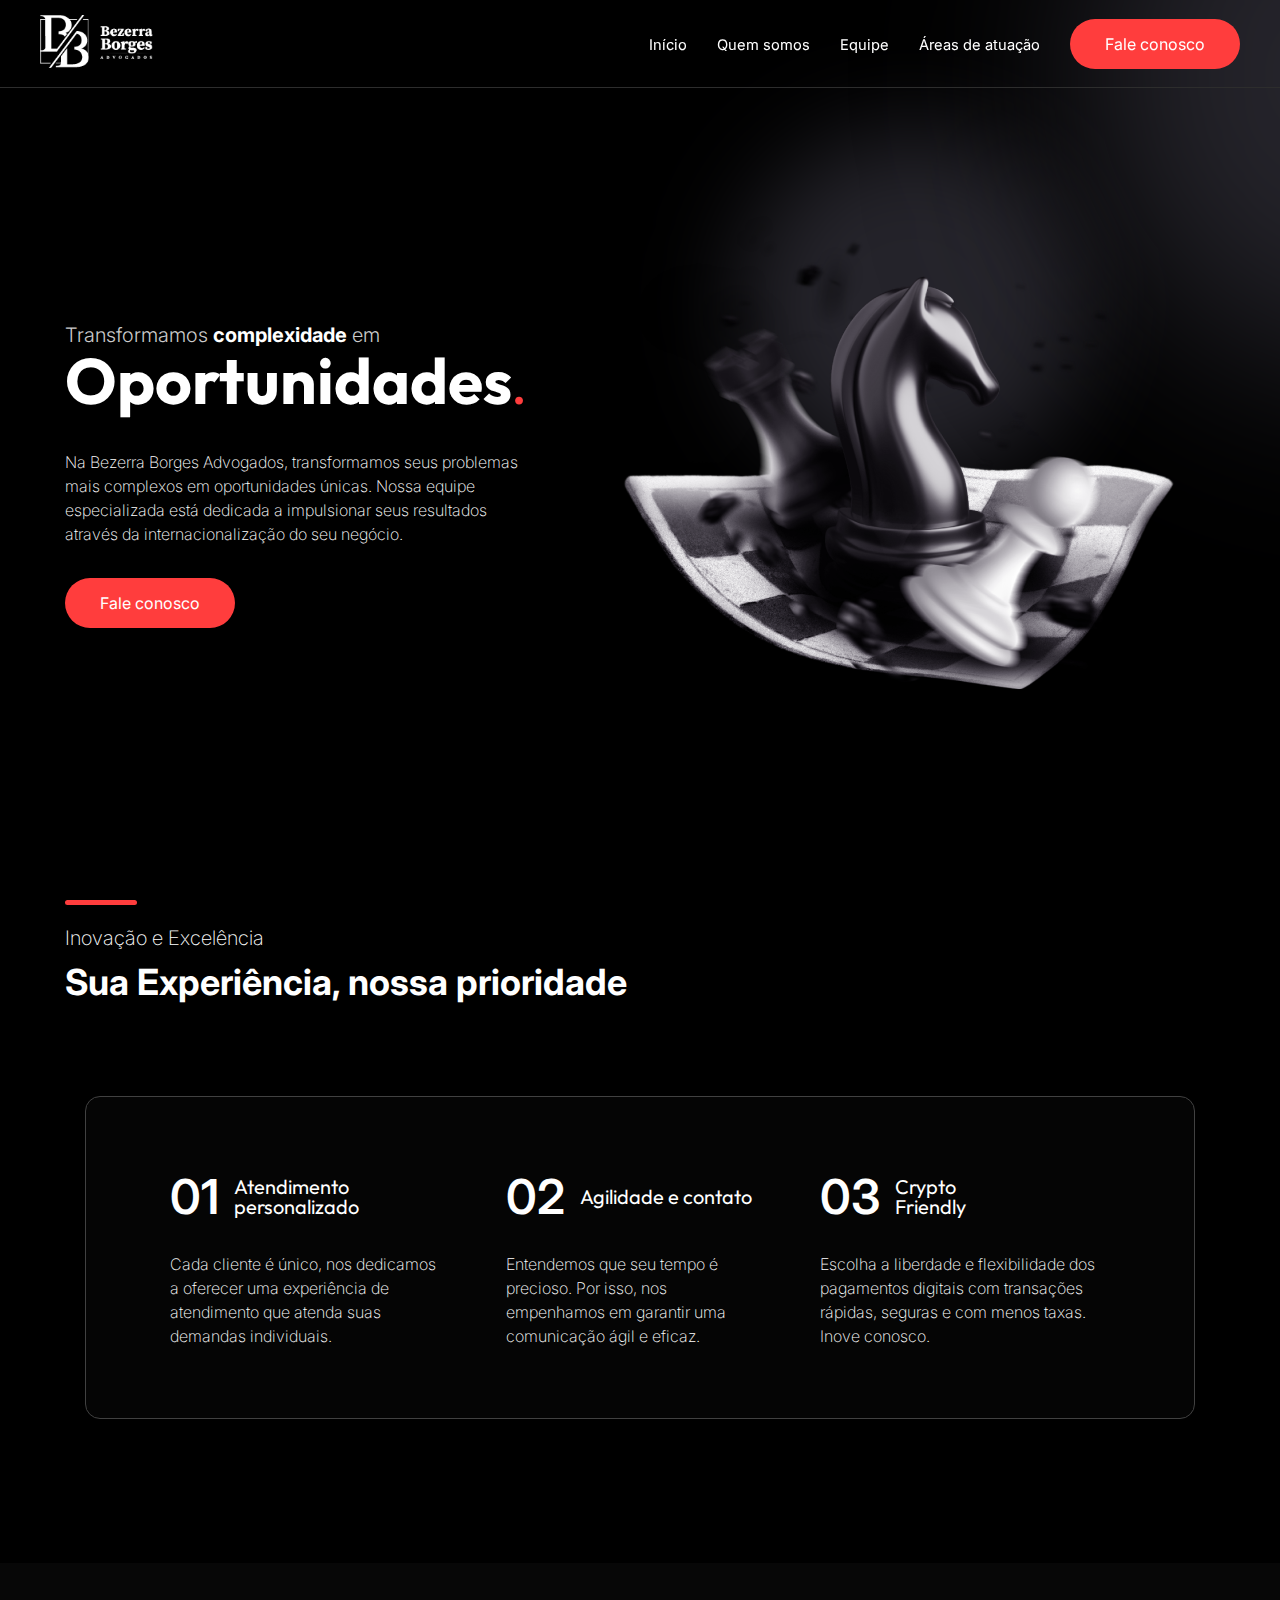
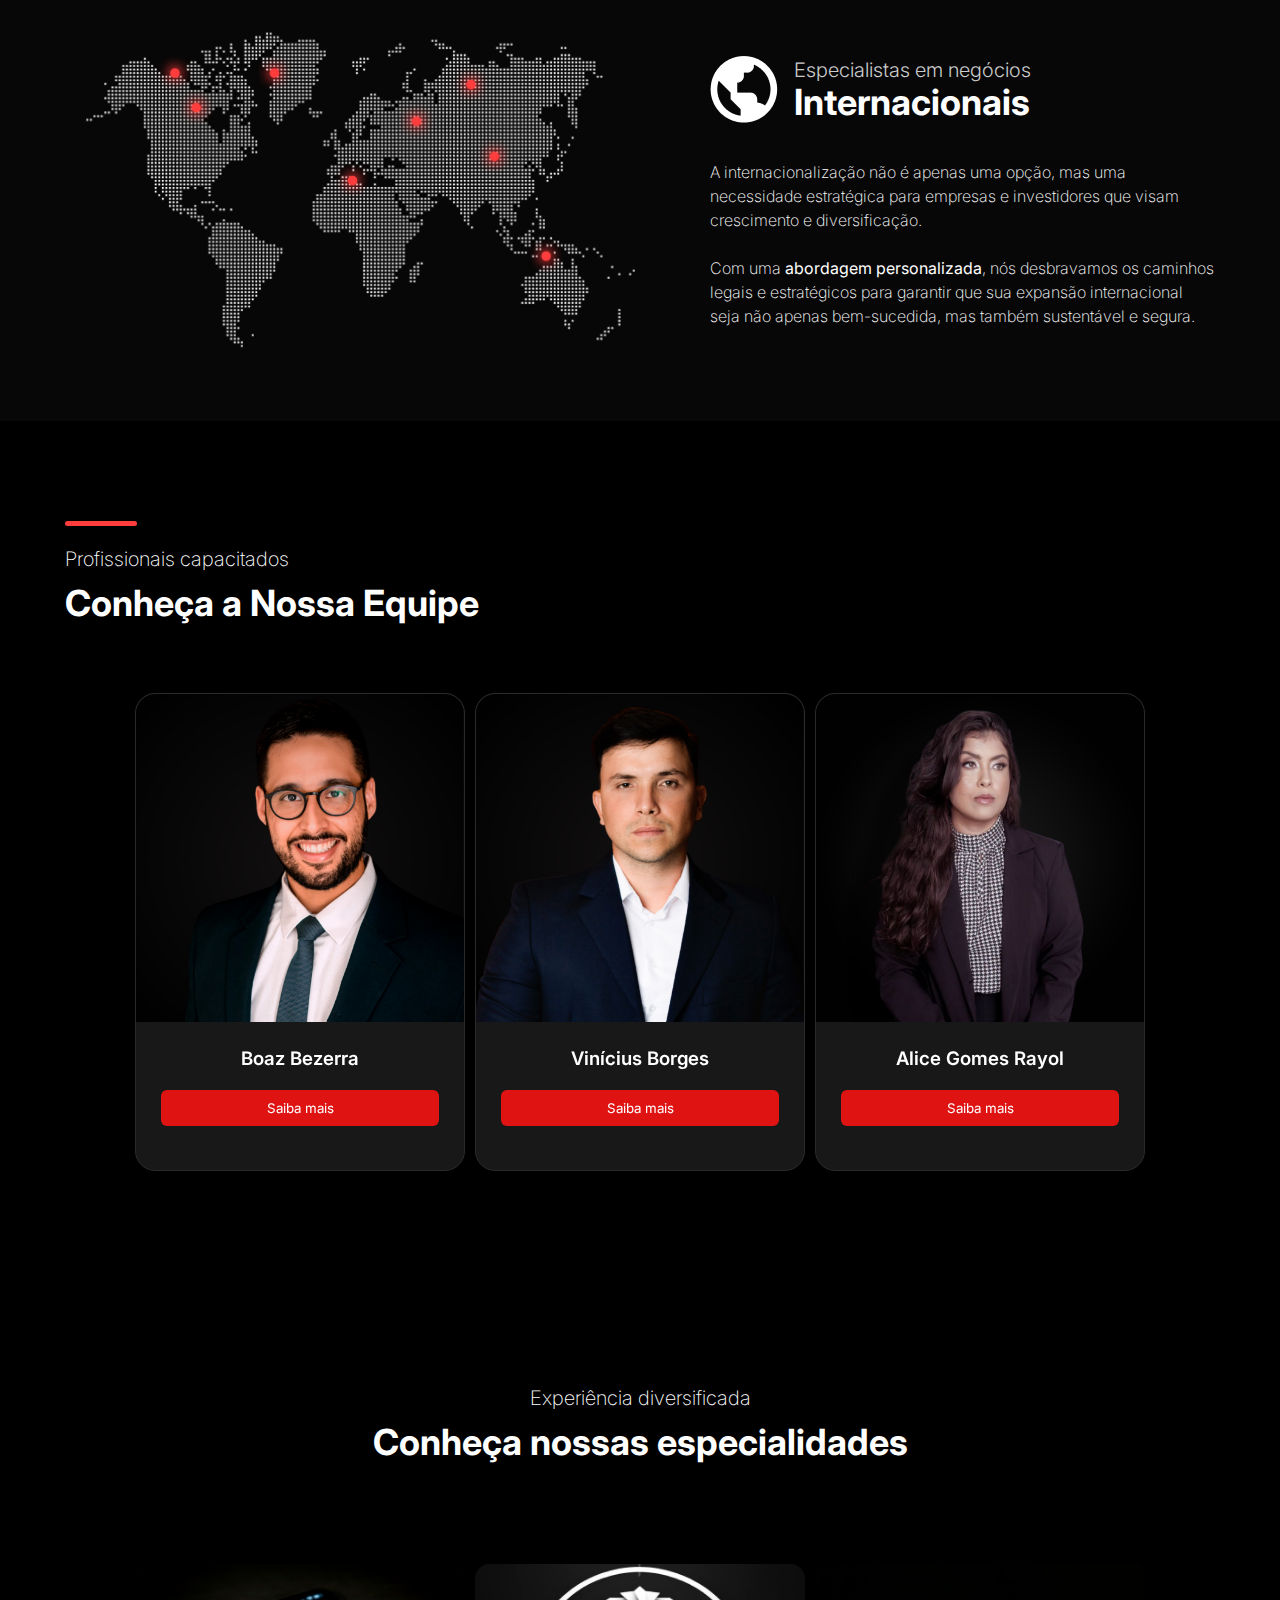
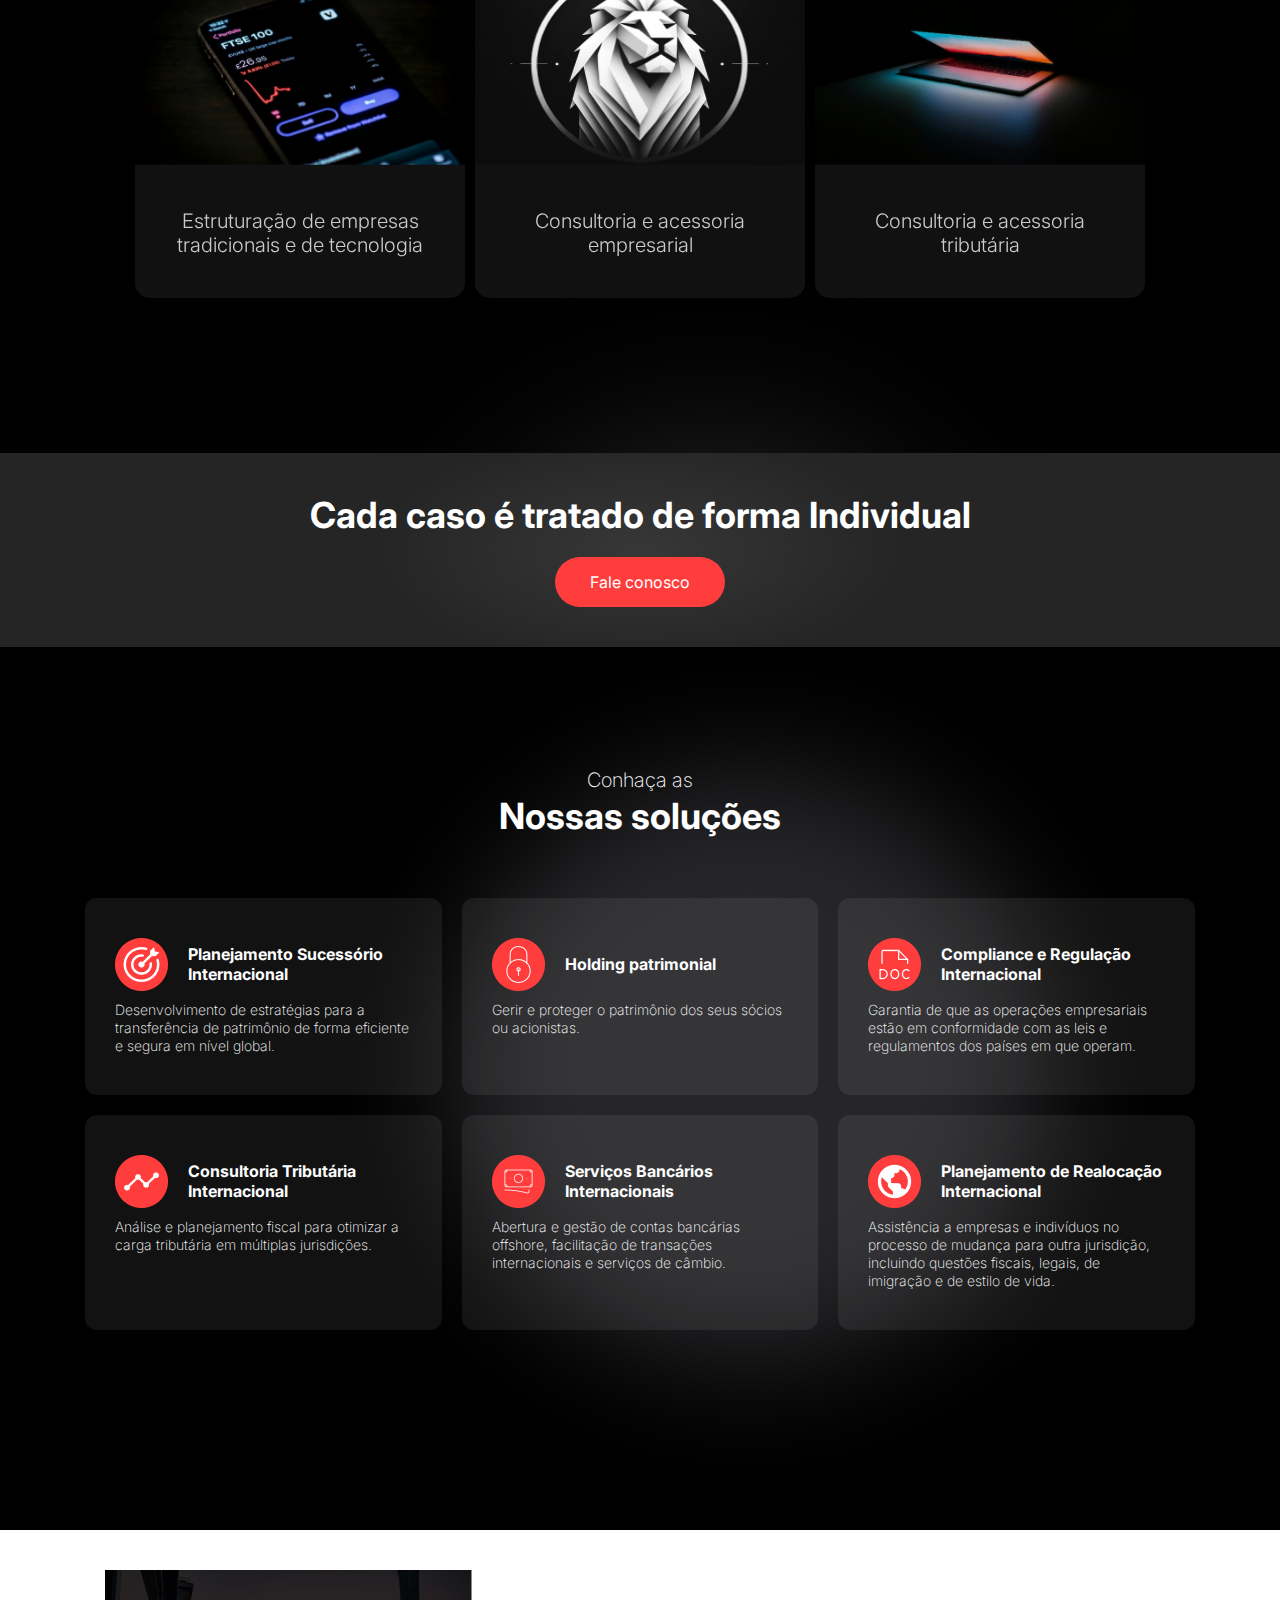
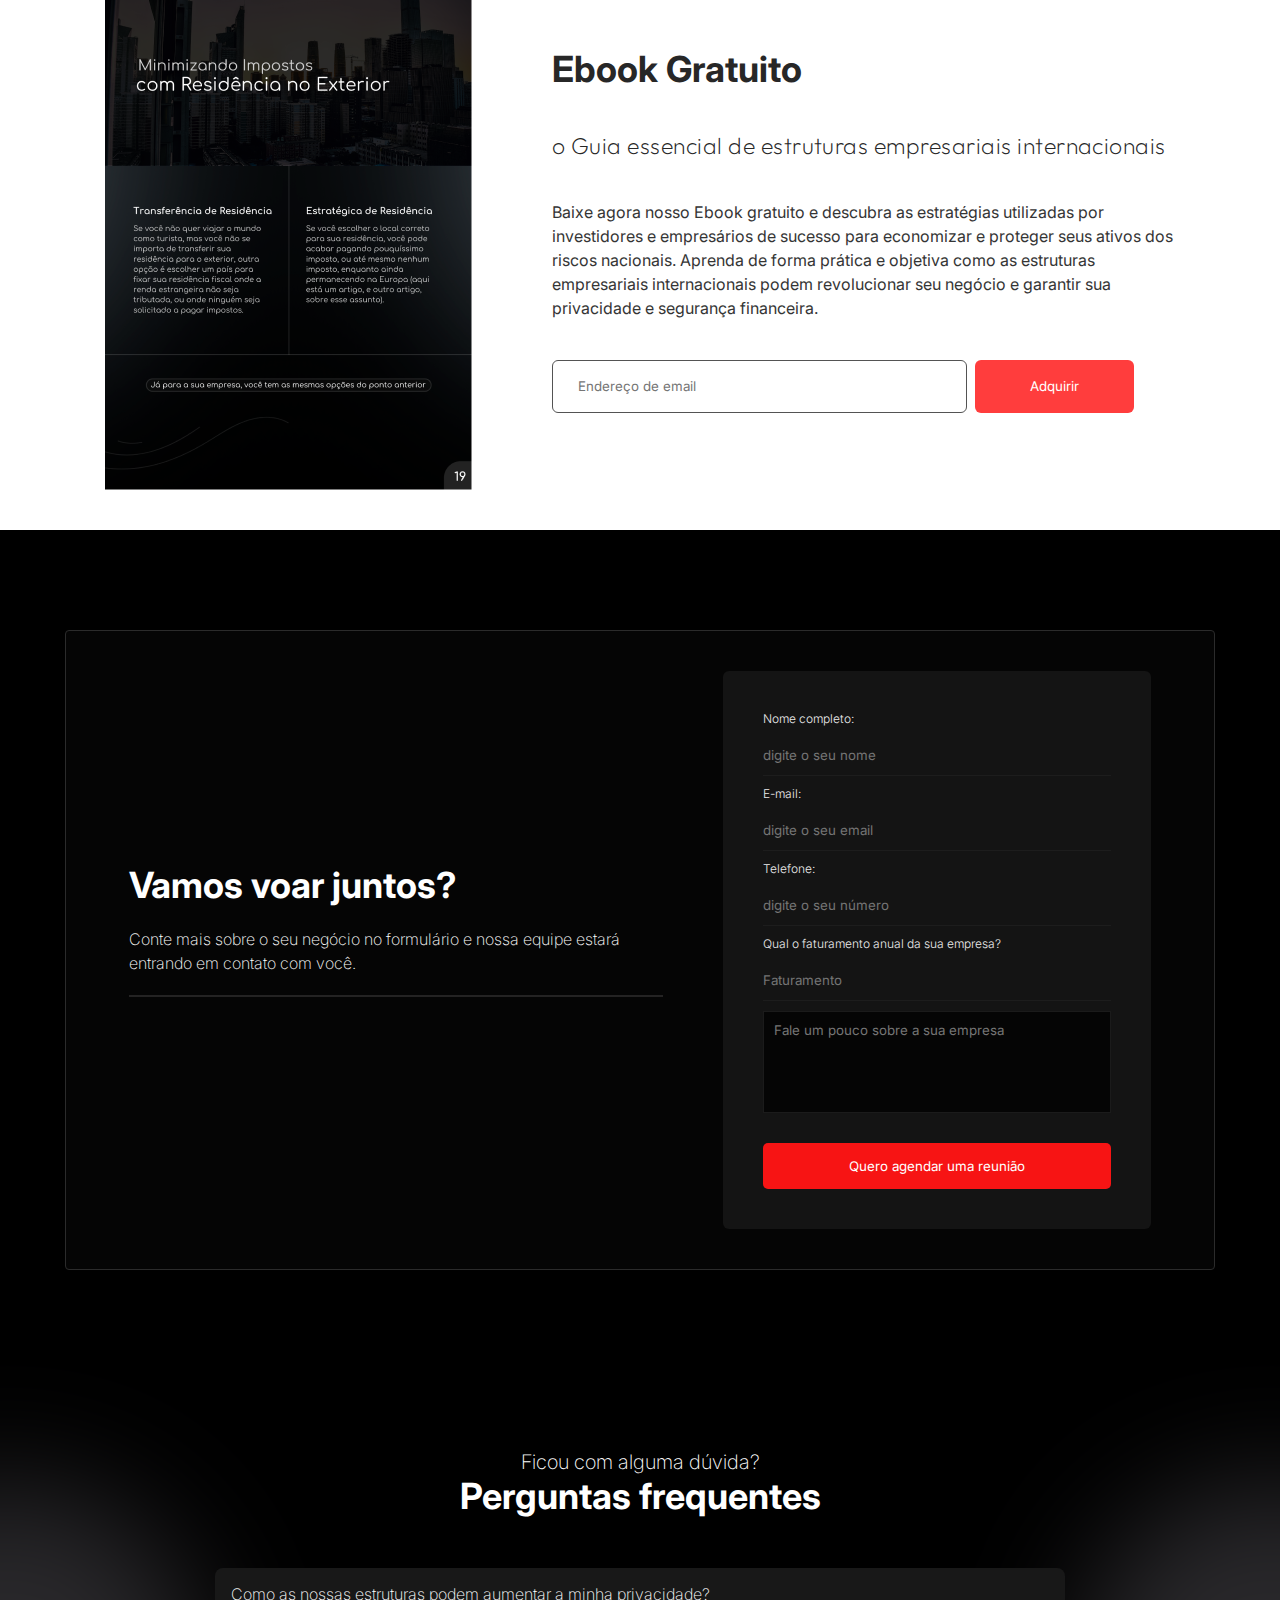
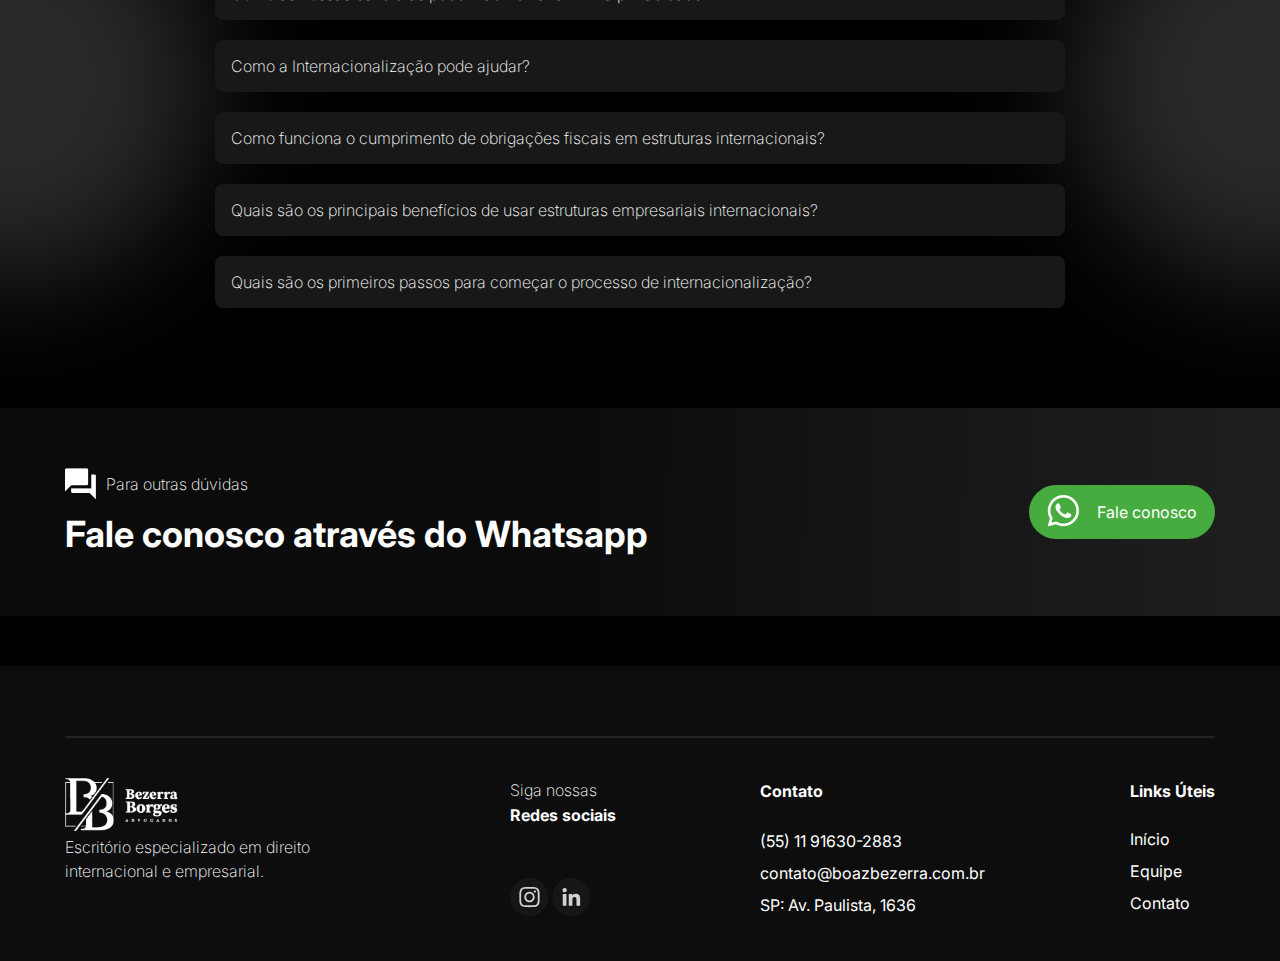
==== commit 50d7e2c5: "att" ====
--- a/Index.html
+++ b/Index.html
@@ -5,12 +5,12 @@
     <meta name="viewport" content="width=device-width, initial-scale=1.0">
  
     <link rel="stylesheet" href="https://cdnjs.cloudflare.com/ajax/libs/font-awesome/6.5.2/css/all.min.css" integrity="sha512-SnH5WK+bZxgPHs44uWIX+LLJAJ9/2PkPKZ5QiAj6Ta86w+fsb2TkcmfRyVX3pBnMFcV7oQPJkl9QevSCWr3W6A==" crossorigin="anonymous" referrerpolicy="no-referrer" />
-    <link rel="stylesheet" href="src/styles/style.css?v=18.0">
-    <link rel="stylesheet" href="src/styles/header.css?v=18.0">
-    <link rel="stylesheet" href="src/styles/media.css?v=18.0">
-    <link rel="stylesheet" href="src/styles/keyframes.css">
-    <link rel="stylesheet" href="src/styles/background.css">
-    <link rel="stylesheet" href="src/styles/modals.css?=v18.0">
+    <link rel="stylesheet" href="src/styles/style.css?v=19.0">
+    <link rel="stylesheet" href="src/styles/header.css?v=19.0">
+    <link rel="stylesheet" href="src/styles/media.css?v=19.0">
+    <link rel="stylesheet" href="src/styles/keyframes.css?v=19.0">
+    <link rel="stylesheet" href="src/styles/background.css?v=19.0">
+    <link rel="stylesheet" href="src/styles/modals.css?=v19.0">
     <link rel="preconnect" href="https://fonts.googleapis.com">
     <link rel="preconnect" href="https://fonts.gstatic.com" crossorigin>
     <link rel="html" href="nl-success.html">
@@ -224,19 +224,6 @@
                                     </div>
                                 </div>
                             </div>
-                            
-                            <div class="swiper-slide">
-                                <div class="team-card">
-                                    <img class="team-card-img1" src="imgs/Bianca1.png">
-                                    <div class="team-card-text">
-                                        <h4>Bianca Marques Leite</h4>
-                                        <button id="btn-modal-4">Saiba mais</button>
-                                         <!--
-                                        <p>Advogada especializada em Direito Tributário, com experiência desde 2017. Atuou na Procuradoria da Fazenda Nacional, focando na defesa da União em execuções fiscais e na recuperação de ativos. Conciliadora no CEJUSC da Justiça Federal, aplicou técnicas de mediação e gestão de conflitos. Formação: Bacharel em Direito (AEVSF), pós-graduada em Direito Público (FAR) e em Direito Público e Empresarial (LEGALE).</p>
-                                         -->
-                                    </div>
-                                </div>
-                            </div>
                         </div>
 
                         <dialog id="dialog-1">
@@ -291,19 +278,6 @@
                             </div>
                         </dialog>
 
-                        <dialog id="dialog-4">
-                            <div class="team-modal">
-                                <div class="img">
-                                    <img src="imgs/Bianca1.png" alt="">
-                                </div>
-                                <div class="desc-team">
-                                    <i class="fa-solid fa-xmark" id="close-modal4"></i>
-                                    <h3 class="text-h3">Bianca Marques Leite</h3>
-                                    <p class="text-p">Advogada especializada em Direito Tributário, com experiência desde 2017. Atuou na Procuradoria da Fazenda Nacional, focando na defesa da União em execuções fiscais e na recuperação de ativos. Conciliadora no CEJUSC da Justiça Federal, aplicou técnicas de mediação e gestão de conflitos. Formação: Bacharel em Direito (AEVSF), pós-graduada em Direito Público (FAR) e em Direito Público e Empresarial (LEGALE).</p>
-                                    <button>Falar com advogado</button>
-                                </div>
-                            </div>
-                        </dialog>
 
                     </div>
                     <div class="swiper-side-button swiper-pagination" id="pagination1"></div>
@@ -786,6 +760,6 @@
 
 
     <script src="https://cdn.jsdelivr.net/npm/swiper@11/swiper-bundle.min.js"></script>
-    <script src="src/javascript/script.js?v=18.0" defer></script>
+    <script src="src/javascript/script.js?v=19.0" defer></script>
 </body>
 </html>--- a/src/styles/style.css
+++ b/src/styles/style.css
@@ -791,7 +791,7 @@
     
 }
 
-.form-container  input{
+.form-container input{
     border: none;
     border-bottom: 1px solid #1d1d1d;
     background-color: #141414;
@@ -799,12 +799,20 @@
     height: 40px;
     color: white;
     padding: 10px 0px;
+    transition: transform 0.5s ease;
 }
 
 .form-container  input:focus{
     padding: 10px 10px;
     border-color: #0D0D0D;
     border-bottom: 1px solid rgb(54, 54, 54);
+
+}
+
+.form-container  input:hover{
+    border-color: #0D0D0D;
+    border-bottom: 1px solid rgb(54, 54, 54);
+
 }
 
 textarea {
--- a/src/styles/background.css
+++ b/src/styles/background.css
@@ -264,7 +264,6 @@
 
 /*página ebook */ 
 section.success {
-    overflow: hidden;
     position: relative;
 }
 
